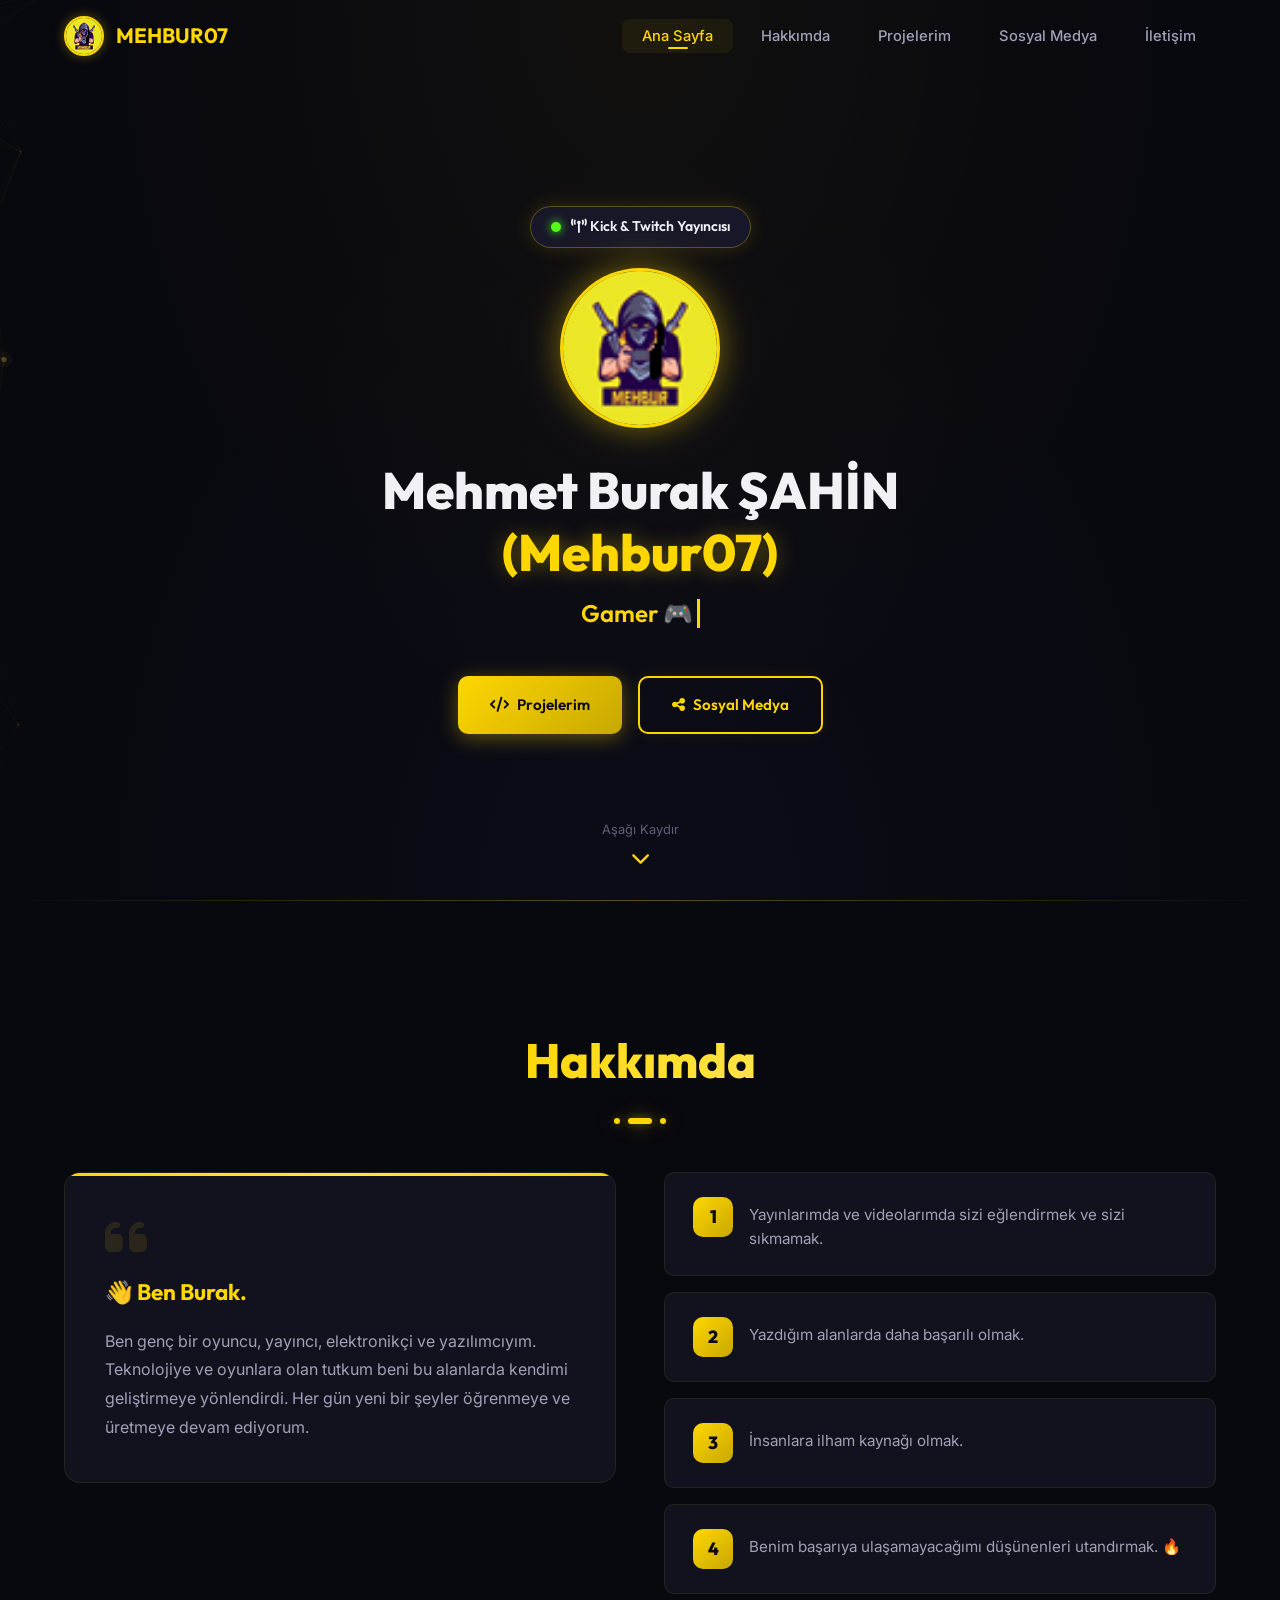
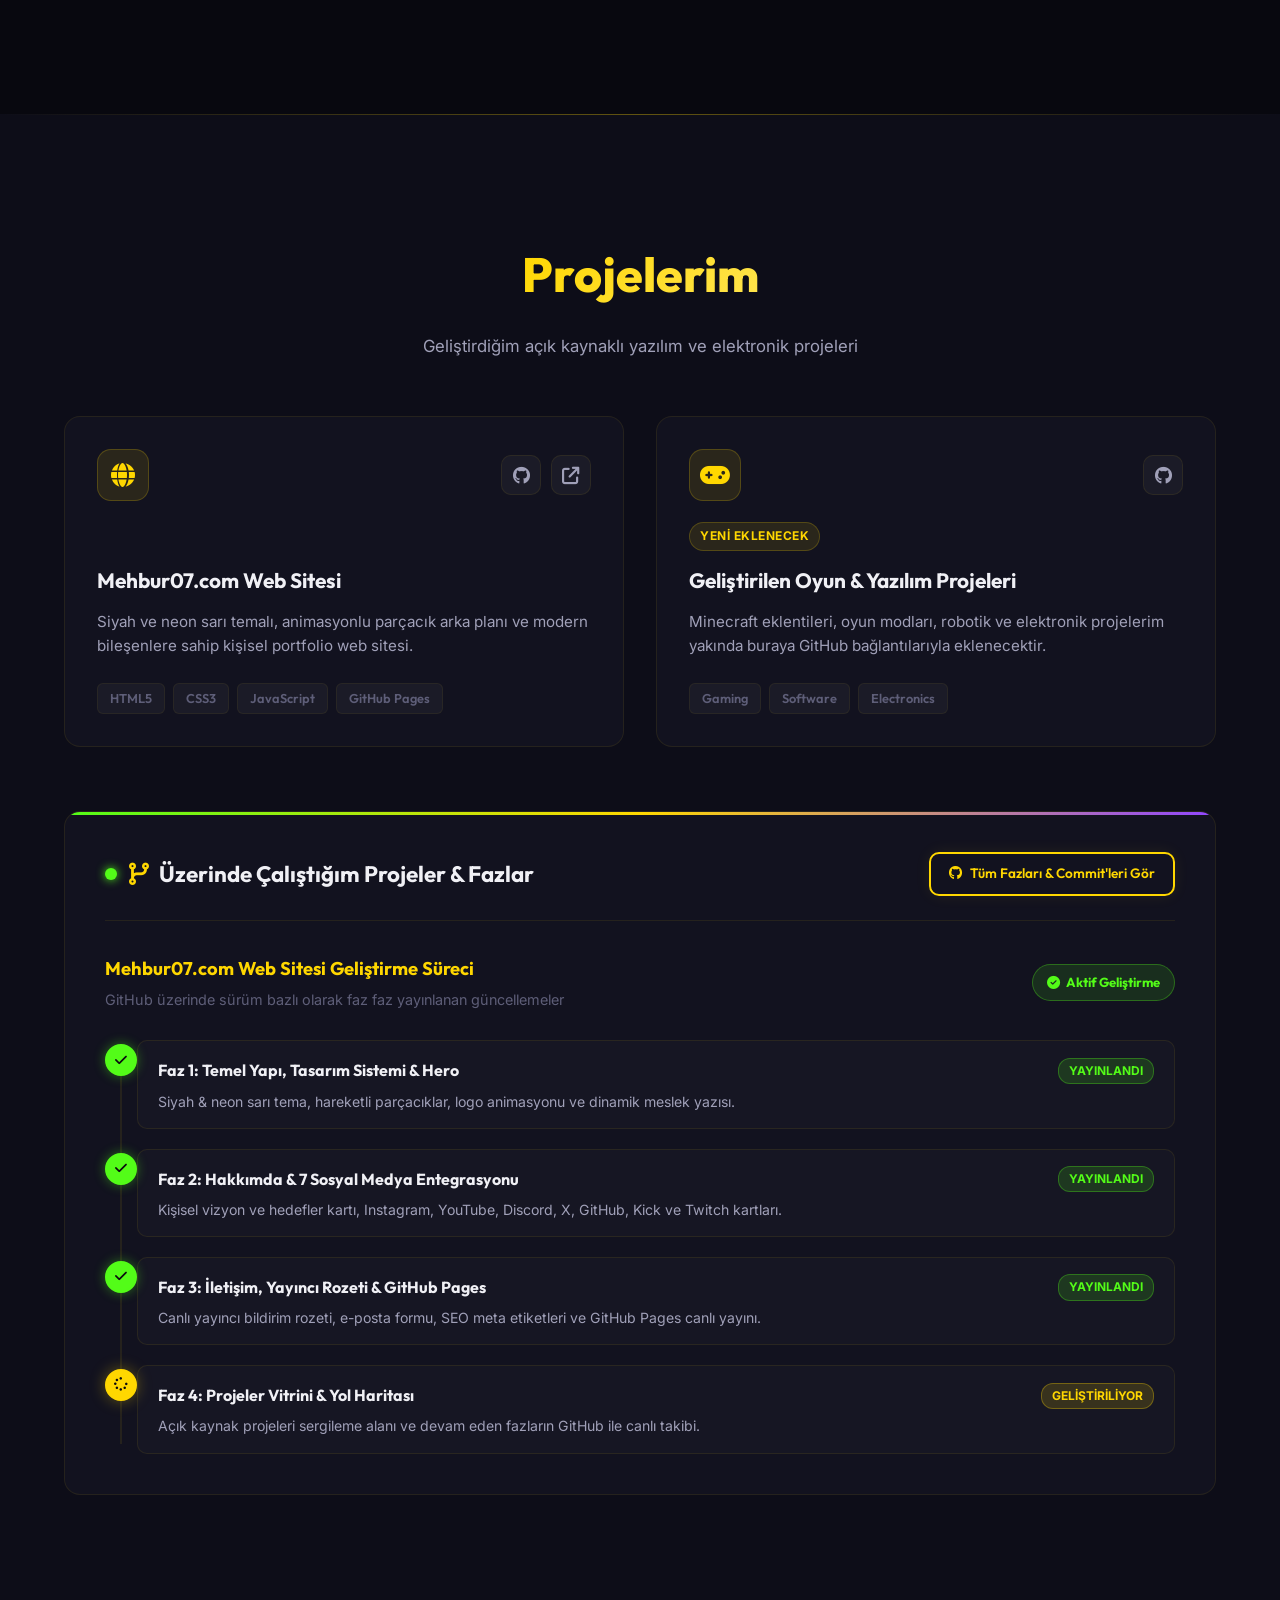
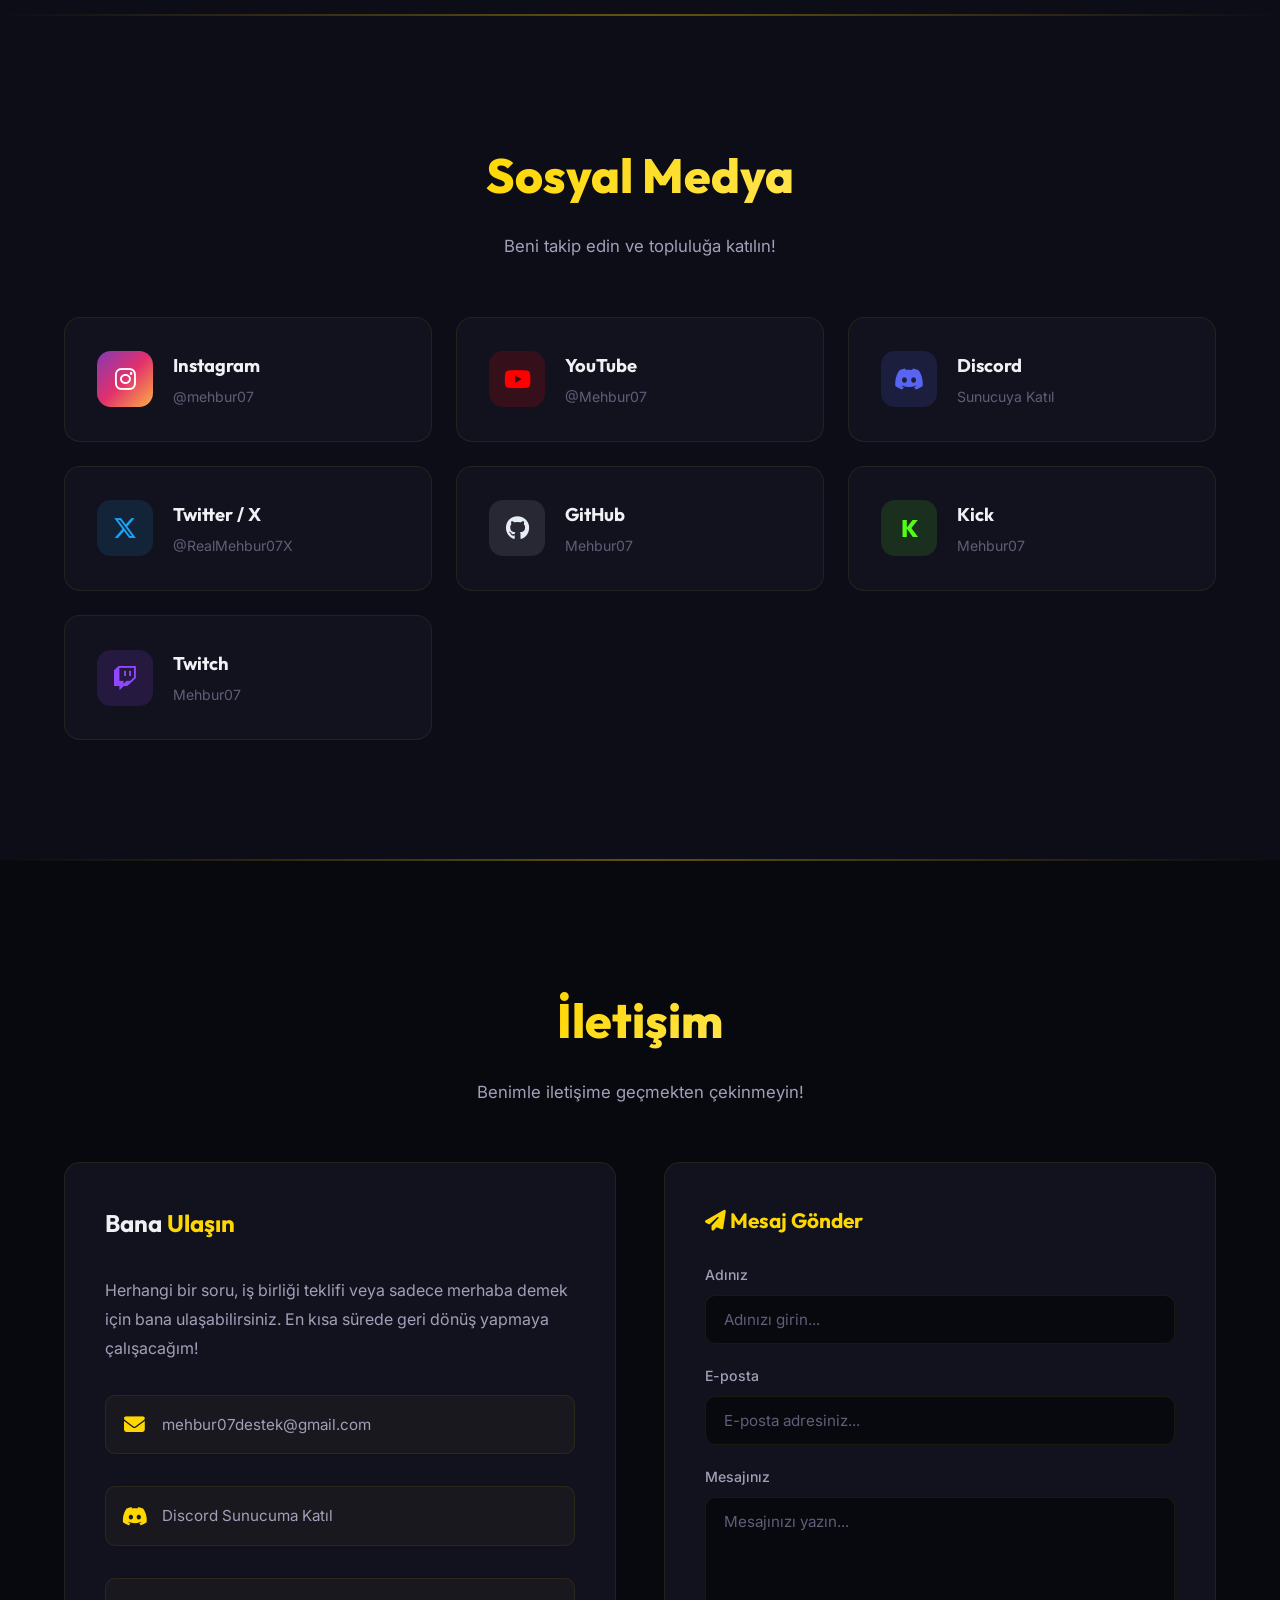
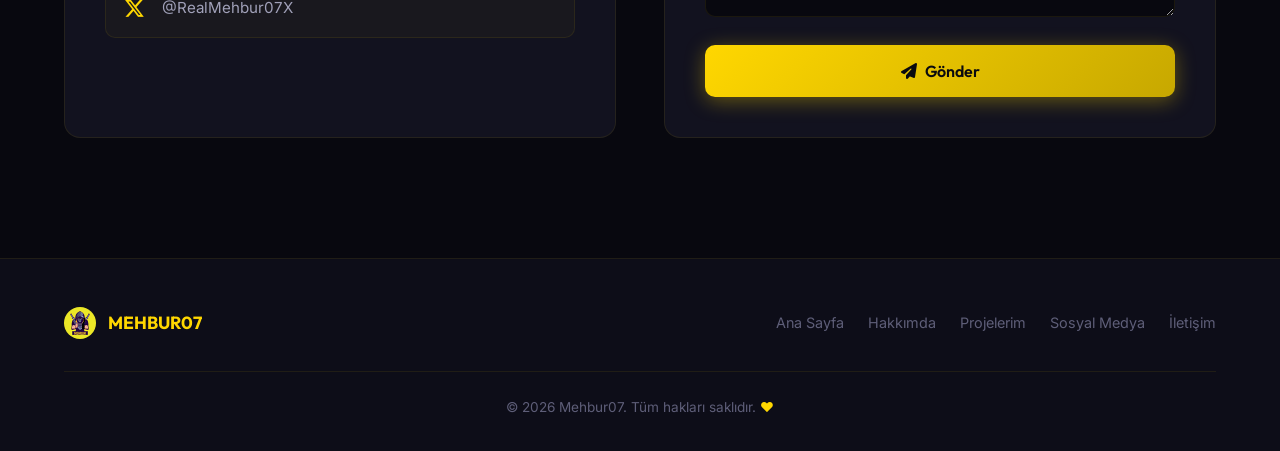
==== index.html @ 2920d817 "feat: Faz 4 - Projelerim vitrini, yol haritasi ve yayinci rozeti eklendi" ====
<!DOCTYPE html>
<html lang="tr">
<head>
  <meta charset="UTF-8">
  <meta name="viewport" content="width=device-width, initial-scale=1.0">
  <meta name="description" content="Mehbur07 - Gamer, Streamer, Electronic Technician & Software Developer. Mehmet Burak ŞAHİN'in kişisel web sitesi.">
  <meta name="keywords" content="Mehbur07, Mehmet Burak ŞAHİN, gamer, streamer, developer, yazılımcı, elektronikçi">
  <meta name="author" content="Mehmet Burak ŞAHİN">
  <meta property="og:title" content="Mehbur07 | Mehmet Burak ŞAHİN">
  <meta property="og:description" content="Gamer / Streamer / Electronic Technician / Software Developer">
  <meta property="og:type" content="website">
  <meta property="og:url" content="https://mehbur07.com">
  <title>Mehbur07 | Mehmet Burak ŞAHİN</title>
  <link rel="icon" type="image/png" href="assets/logo.png">
  <link rel="stylesheet" href="https://cdnjs.cloudflare.com/ajax/libs/font-awesome/6.5.1/css/all.min.css">
  <link rel="stylesheet" href="style.css">
</head>
<body>

  <!-- ===== NAVBAR ===== -->
  <nav class="navbar" id="navbar">
    <div class="container">
      <a href="#hero" class="nav-brand">
        <img src="assets/logo.png" alt="Mehbur07 Logo">
        <span>MEHBUR07</span>
      </a>
      <ul class="nav-links" id="navLinks">
        <li><a href="#hero" class="active">Ana Sayfa</a></li>
        <li><a href="#about">Hakkımda</a></li>
        <li><a href="#projects">Projelerim</a></li>
        <li><a href="#social">Sosyal Medya</a></li>
        <li><a href="#contact">İletişim</a></li>
      </ul>
      <div class="nav-toggle" id="navToggle">
        <span></span>
        <span></span>
        <span></span>
      </div>
    </div>
    <div class="nav-overlay" id="navOverlay"></div>
  </nav>

  <!-- ===== HERO SECTION ===== -->
  <section id="hero">
    <canvas id="particles-canvas"></canvas>
    <div class="hero-content">
      <!-- Live / Streamer Status Badge -->
      <div class="stream-badge-container">
        <a href="https://kick.com/Mehbur07" target="_blank" rel="noopener noreferrer" class="stream-badge">
          <span class="pulse-dot"></span>
          <span class="badge-text"><i class="fa-solid fa-tower-broadcast"></i> Kick & Twitch Yayıncısı</span>
        </a>
      </div>

      <img src="assets/logo.png" alt="Mehbur07 Logo" class="hero-logo">
      <h1 class="hero-name">
        Mehmet Burak ŞAHİN <span class="highlight">(Mehbur07)</span>
      </h1>
      <div class="hero-typing-wrapper">
        <span class="typing-text" id="typingText"></span>
        <span class="cursor"></span>
      </div>
      <div class="hero-buttons">
        <a href="#projects" class="btn btn-primary">
          <i class="fas fa-code"></i> Projelerim
        </a>
        <a href="#social" class="btn btn-outline">
          <i class="fas fa-share-nodes"></i> Sosyal Medya
        </a>
      </div>
    </div>
    <div class="scroll-indicator">
      <span>Aşağı Kaydır</span>
      <i class="fas fa-chevron-down"></i>
    </div>
  </section>

  <!-- ===== ABOUT SECTION ===== -->
  <section id="about">
    <div class="container">
      <h2 class="section-title reveal"><span>Hakkımda</span></h2>
      <div class="glow-separator reveal">
        <div class="dot"></div>
        <div class="dot"></div>
        <div class="dot"></div>
      </div>

      <div class="about-grid">
        <!-- About Text -->
        <div class="about-text-card reveal-left">
          <i class="fas fa-quote-left quote-icon"></i>
          <h3>👋 Ben Burak.</h3>
          <p>
            Ben genç bir oyuncu, yayıncı, elektronikçi ve yazılımcıyım.
            Teknolojiye ve oyunlara olan tutkum beni bu alanlarda kendimi geliştirmeye yönlendirdi.
            Her gün yeni bir şeyler öğrenmeye ve üretmeye devam ediyorum.
          </p>
        </div>

        <!-- Goals -->
        <div class="goals-container stagger-children">
          <div class="goal-card reveal" style="--i: 0">
            <div class="goal-number">1</div>
            <p>Yayınlarımda ve videolarımda sizi eğlendirmek ve sizi sıkmamak.</p>
          </div>
          <div class="goal-card reveal" style="--i: 1">
            <div class="goal-number">2</div>
            <p>Yazdığım alanlarda daha başarılı olmak.</p>
          </div>
          <div class="goal-card reveal" style="--i: 2">
            <div class="goal-number">3</div>
            <p>İnsanlara ilham kaynağı olmak.</p>
          </div>
          <div class="goal-card reveal" style="--i: 3">
            <div class="goal-number">4</div>
            <p>Benim başarıya ulaşamayacağımı düşünenleri utandırmak. 🔥</p>
          </div>
        </div>
      </div>
    </div>
  </section>

  <!-- ===== PROJECTS SECTION ===== -->
  <section id="projects">
    <div class="container">
      <h2 class="section-title reveal"><span>Projelerim</span></h2>
      <p class="section-subtitle reveal">Geliştirdiğim açık kaynaklı yazılım ve elektronik projeleri</p>

      <!-- Main Project Cards Grid -->
      <div class="projects-grid stagger-children" id="projectsGrid">
        
        <!-- Project 1: Mehbur07 Site -->
        <div class="project-card reveal" style="--i: 0">
          <div class="project-header">
            <div class="project-icon">
              <i class="fa-solid fa-globe"></i>
            </div>
            <div class="project-links">
              <a href="https://github.com/Mehbur07/mehbur07-site" target="_blank" rel="noopener noreferrer" title="GitHub Deposu" class="proj-link-btn">
                <i class="fa-brands fa-github"></i>
              </a>
              <a href="https://mehbur07.github.io/mehbur07-site/" target="_blank" rel="noopener noreferrer" title="Canlı Önizleme" class="proj-link-btn">
                <i class="fa-solid fa-arrow-up-right-from-square"></i>
              </a>
            </div>
          </div>
          <div class="project-body">
            <h3 class="project-title">Mehbur07.com Web Sitesi</h3>
            <p class="project-desc">
              Siyah ve neon sarı temalı, animasyonlu parçacık arka planı ve modern bileşenlere sahip kişisel portfolio web sitesi.
            </p>
            <div class="project-tags">
              <span class="tag">HTML5</span>
              <span class="tag">CSS3</span>
              <span class="tag">JavaScript</span>
              <span class="tag">GitHub Pages</span>
            </div>
          </div>
        </div>

        <!-- Project 2 (Example / Placeholder for new projects like Minecraft, etc.) -->
        <div class="project-card reveal" style="--i: 1">
          <div class="project-header">
            <div class="project-icon">
              <i class="fa-solid fa-gamepad"></i>
            </div>
            <div class="project-links">
              <a href="https://github.com/Mehbur07" target="_blank" rel="noopener noreferrer" title="GitHub Deposu" class="proj-link-btn">
                <i class="fa-brands fa-github"></i>
              </a>
            </div>
          </div>
          <div class="project-body">
            <div class="project-badge-tag">Yeni Eklenecek</div>
            <h3 class="project-title">Geliştirilen Oyun & Yazılım Projeleri</h3>
            <p class="project-desc">
              Minecraft eklentileri, oyun modları, robotik ve elektronik projelerim yakında buraya GitHub bağlantılarıyla eklenecektir.
            </p>
            <div class="project-tags">
              <span class="tag">Gaming</span>
              <span class="tag">Software</span>
              <span class="tag">Electronics</span>
            </div>
          </div>
        </div>

      </div>

      <!-- ===== ONGOING PROJECTS & PHASES (Üzerinde Çalıştığım Projeler) ===== -->
      <div class="ongoing-projects-wrapper reveal">
        <div class="ongoing-header">
          <div class="ongoing-title-box">
            <span class="pulse-indicator"></span>
            <h3><i class="fa-solid fa-code-branch"></i> Üzerinde Çalıştığım Projeler & Fazlar</h3>
          </div>
          <a href="https://github.com/Mehbur07/mehbur07-site/commits/master" target="_blank" rel="noopener noreferrer" class="btn btn-outline btn-sm">
            <i class="fa-brands fa-github"></i> Tüm Fazları & Commit'leri Gör
          </a>
        </div>

        <!-- Active Project Phase Tracker -->
        <div class="phase-tracker-card">
          <div class="phase-card-top">
            <div>
              <h4>Mehbur07.com Web Sitesi Geliştirme Süreci</h4>
              <p>GitHub üzerinde sürüm bazlı olarak faz faz yayınlanan güncellemeler</p>
            </div>
            <span class="status-badge active"><i class="fa-solid fa-circle-check"></i> Aktif Geliştirme</span>
          </div>

          <div class="phases-timeline">
            <!-- Phase 1 -->
            <div class="phase-item completed">
              <div class="phase-marker"><i class="fa-solid fa-check"></i></div>
              <div class="phase-info">
                <div class="phase-head">
                  <h5>Faz 1: Temel Yapı, Tasarım Sistemi & Hero</h5>
                  <span class="phase-tag done">Yayınlandı</span>
                </div>
                <p>Siyah & neon sarı tema, hareketli parçacıklar, logo animasyonu ve dinamik meslek yazısı.</p>
              </div>
            </div>

            <!-- Phase 2 -->
            <div class="phase-item completed">
              <div class="phase-marker"><i class="fa-solid fa-check"></i></div>
              <div class="phase-info">
                <div class="phase-head">
                  <h5>Faz 2: Hakkımda & 7 Sosyal Medya Entegrasyonu</h5>
                  <span class="phase-tag done">Yayınlandı</span>
                </div>
                <p>Kişisel vizyon ve hedefler kartı, Instagram, YouTube, Discord, X, GitHub, Kick ve Twitch kartları.</p>
              </div>
            </div>

            <!-- Phase 3 -->
            <div class="phase-item completed">
              <div class="phase-marker"><i class="fa-solid fa-check"></i></div>
              <div class="phase-info">
                <div class="phase-head">
                  <h5>Faz 3: İletişim, Yayıncı Rozeti & GitHub Pages</h5>
                  <span class="phase-tag done">Yayınlandı</span>
                </div>
                <p>Canlı yayıncı bildirim rozeti, e-posta formu, SEO meta etiketleri ve GitHub Pages canlı yayını.</p>
              </div>
            </div>

            <!-- Phase 4 -->
            <div class="phase-item in-progress">
              <div class="phase-marker"><i class="fa-solid fa-spinner fa-spin"></i></div>
              <div class="phase-info">
                <div class="phase-head">
                  <h5>Faz 4: Projeler Vitrini & Yol Haritası</h5>
                  <span class="phase-tag current">Geliştiriliyor</span>
                </div>
                <p>Açık kaynak projeleri sergileme alanı ve devam eden fazların GitHub ile canlı takibi.</p>
              </div>
            </div>
          </div>
        </div>

      </div>

    </div>
  </section>

  <!-- ===== SOCIAL MEDIA SECTION ===== -->
  <section id="social">
    <div class="container">
      <h2 class="section-title reveal"><span>Sosyal Medya</span></h2>
      <p class="section-subtitle reveal">Beni takip edin ve topluluğa katılın!</p>

      <div class="social-grid stagger-children">
        <!-- Instagram -->
        <a href="https://instagram.com/mehbur07" target="_blank" rel="noopener noreferrer" class="social-card instagram reveal" style="--i: 0">
          <div class="social-icon instagram">
            <i class="fa-brands fa-instagram"></i>
          </div>
          <div class="social-info">
            <h3>Instagram</h3>
            <p>@mehbur07</p>
          </div>
        </a>

        <!-- YouTube -->
        <a href="https://youtube.com/@Mehbur07" target="_blank" rel="noopener noreferrer" class="social-card youtube reveal" style="--i: 1">
          <div class="social-icon youtube">
            <i class="fa-brands fa-youtube"></i>
          </div>
          <div class="social-info">
            <h3>YouTube</h3>
            <p>@Mehbur07</p>
          </div>
        </a>

        <!-- Discord -->
        <a href="https://discord.gg/SkQXHFP2Q" target="_blank" rel="noopener noreferrer" class="social-card discord reveal" style="--i: 2">
          <div class="social-icon discord">
            <i class="fa-brands fa-discord"></i>
          </div>
          <div class="social-info">
            <h3>Discord</h3>
            <p>Sunucuya Katıl</p>
          </div>
        </a>

        <!-- Twitter / X -->
        <a href="https://x.com/RealMehbur07X" target="_blank" rel="noopener noreferrer" class="social-card twitter reveal" style="--i: 3">
          <div class="social-icon twitter">
            <i class="fa-brands fa-x-twitter"></i>
          </div>
          <div class="social-info">
            <h3>Twitter / X</h3>
            <p>@RealMehbur07X</p>
          </div>
        </a>

        <!-- GitHub -->
        <a href="https://github.com/Mehbur07" target="_blank" rel="noopener noreferrer" class="social-card github reveal" style="--i: 4">
          <div class="social-icon github">
            <i class="fa-brands fa-github"></i>
          </div>
          <div class="social-info">
            <h3>GitHub</h3>
            <p>Mehbur07</p>
          </div>
        </a>

        <!-- Kick -->
        <a href="https://kick.com/Mehbur07" target="_blank" rel="noopener noreferrer" class="social-card kick reveal" style="--i: 5">
          <div class="social-icon kick">
            <span>K</span>
          </div>
          <div class="social-info">
            <h3>Kick</h3>
            <p>Mehbur07</p>
          </div>
        </a>

        <!-- Twitch -->
        <a href="https://twitch.tv/Mehbur07" target="_blank" rel="noopener noreferrer" class="social-card twitch reveal" style="--i: 6">
          <div class="social-icon twitch">
            <i class="fa-brands fa-twitch"></i>
          </div>
          <div class="social-info">
            <h3>Twitch</h3>
            <p>Mehbur07</p>
          </div>
        </a>
      </div>
    </div>
  </section>

  <!-- ===== CONTACT SECTION ===== -->
  <section id="contact">
    <div class="container">
      <h2 class="section-title reveal"><span>İletişim</span></h2>
      <p class="section-subtitle reveal">Benimle iletişime geçmekten çekinmeyin!</p>

      <div class="contact-grid">
        <!-- Contact Info -->
        <div class="contact-info-card reveal-left">
          <h3>Bana <span>Ulaşın</span></h3>
          <p>
            Herhangi bir soru, iş birliği teklifi veya sadece merhaba demek için bana ulaşabilirsiniz.
            En kısa sürede geri dönüş yapmaya çalışacağım!
          </p>
          <div class="contact-item">
            <i class="fas fa-envelope"></i>
            <span>mehbur07destek@gmail.com</span>
          </div>
          <div class="contact-item">
            <i class="fa-brands fa-discord"></i>
            <span>Discord Sunucuma Katıl</span>
          </div>
          <div class="contact-item">
            <i class="fa-brands fa-x-twitter"></i>
            <span>@RealMehbur07X</span>
          </div>
        </div>

        <!-- Contact Form -->
        <div class="contact-form-card reveal-right">
          <h3><i class="fas fa-paper-plane"></i> Mesaj Gönder</h3>
          <form id="contactForm" action="mailto:mehbur07destek@gmail.com" method="POST" enctype="text/plain">
            <div class="form-group">
              <label for="name">Adınız</label>
              <input type="text" id="name" name="name" placeholder="Adınızı girin..." required>
            </div>
            <div class="form-group">
              <label for="email">E-posta</label>
              <input type="email" id="email" name="email" placeholder="E-posta adresiniz..." required>
            </div>
            <div class="form-group">
              <label for="message">Mesajınız</label>
              <textarea id="message" name="message" placeholder="Mesajınızı yazın..." required></textarea>
            </div>
            <button type="submit" class="btn btn-primary btn-submit">
              <i class="fas fa-paper-plane"></i> Gönder
            </button>
          </form>
        </div>
      </div>
    </div>
  </section>

  <!-- ===== FOOTER ===== -->
  <footer>
    <div class="container">
      <div class="footer-content">
        <div class="footer-brand">
          <img src="assets/logo.png" alt="Mehbur07">
          <span>MEHBUR07</span>
        </div>
        <ul class="footer-links">
          <li><a href="#hero">Ana Sayfa</a></li>
          <li><a href="#about">Hakkımda</a></li>
          <li><a href="#projects">Projelerim</a></li>
          <li><a href="#social">Sosyal Medya</a></li>
          <li><a href="#contact">İletişim</a></li>
        </ul>
      </div>
      <div class="footer-bottom">
        <p>&copy; 2026 Mehbur07. Tüm hakları saklıdır. <span class="heart">&hearts;</span></p>
      </div>
    </div>
  </footer>

  <script src="script.js"></script>
</body>
</html>
---- style.css ----
/* ===================================
   MEHBUR07.COM - Design System
   Theme: Dark Purple-Black & Neon Yellow
   =================================== */

/* Google Fonts */
@import url('https://fonts.googleapis.com/css2?family=Outfit:wght@300;400;500;600;700;800;900&family=Inter:wght@300;400;500;600;700&display=swap');

/* ===== CSS Variables ===== */
:root {
  /* Backgrounds */
  --bg-primary: #08080f;
  --bg-secondary: #0d0d18;
  --bg-card: #12121f;
  --bg-card-hover: #1a1a2e;
  --bg-nav: rgba(8, 8, 15, 0.85);

  /* Accents */
  --accent: #FFD700;
  --accent-dim: #c7a800;
  --accent-bright: #ffe44d;
  --accent-glow: rgba(255, 215, 0, 0.35);
  --accent-glow-strong: rgba(255, 215, 0, 0.55);

  /* Text */
  --text: #f0f0f5;
  --text-secondary: #a0a0b8;
  --text-muted: #5e5e78;

  /* Borders */
  --border: rgba(255, 215, 0, 0.08);
  --border-hover: rgba(255, 215, 0, 0.25);

  /* Misc */
  --radius: 16px;
  --radius-sm: 10px;
  --transition: 0.35s cubic-bezier(0.4, 0, 0.2, 1);
  --font-heading: 'Outfit', sans-serif;
  --font-body: 'Inter', sans-serif;

  /* Social brand colors */
  --instagram: #E1306C;
  --youtube: #FF0000;
  --discord: #5865F2;
  --twitter: #1DA1F2;
  --github: #e6edf3;
  --kick: #53FC18;
  --twitch: #9146FF;
}

/* ===== Reset & Base ===== */
*,
*::before,
*::after {
  margin: 0;
  padding: 0;
  box-sizing: border-box;
}

html {
  scroll-behavior: smooth;
  scroll-padding-top: 80px;
}

body {
  font-family: var(--font-body);
  background: var(--bg-primary);
  color: var(--text);
  line-height: 1.7;
  overflow-x: hidden;
  -webkit-font-smoothing: antialiased;
  -moz-osx-font-smoothing: grayscale;
}

a {
  text-decoration: none;
  color: inherit;
}

img {
  max-width: 100%;
  display: block;
}

/* ===== Scrollbar ===== */
::-webkit-scrollbar {
  width: 8px;
}

::-webkit-scrollbar-track {
  background: var(--bg-primary);
}

::-webkit-scrollbar-thumb {
  background: var(--accent-dim);
  border-radius: 10px;
}

::-webkit-scrollbar-thumb:hover {
  background: var(--accent);
}

/* ===== Utility ===== */
.container {
  max-width: 1200px;
  margin: 0 auto;
  padding: 0 24px;
}

.section-title {
  font-family: var(--font-heading);
  font-size: clamp(2rem, 5vw, 3rem);
  font-weight: 800;
  text-align: center;
  margin-bottom: 16px;
  position: relative;
  display: inline-block;
  width: 100%;
}

.section-title span {
  background: linear-gradient(135deg, var(--accent), var(--accent-bright));
  -webkit-background-clip: text;
  -webkit-text-fill-color: transparent;
  background-clip: text;
}

.section-subtitle {
  text-align: center;
  color: var(--text-secondary);
  font-size: 1.05rem;
  margin-bottom: 56px;
  max-width: 600px;
  margin-left: auto;
  margin-right: auto;
}

/* Glow dot separator */
.glow-separator {
  display: flex;
  justify-content: center;
  gap: 8px;
  margin-bottom: 48px;
}

.glow-separator .dot {
  width: 6px;
  height: 6px;
  border-radius: 50%;
  background: var(--accent);
  box-shadow: 0 0 8px var(--accent-glow), 0 0 20px var(--accent-glow);
}

.glow-separator .dot:nth-child(2) {
  width: 24px;
  border-radius: 10px;
}

/* ===== NAVBAR ===== */
.navbar {
  position: fixed;
  top: 0;
  left: 0;
  right: 0;
  z-index: 1000;
  padding: 16px 0;
  background: transparent;
  transition: var(--transition);
}

.navbar.scrolled {
  background: var(--bg-nav);
  backdrop-filter: blur(20px);
  -webkit-backdrop-filter: blur(20px);
  border-bottom: 1px solid var(--border);
  padding: 10px 0;
  box-shadow: 0 4px 30px rgba(0, 0, 0, 0.3);
}

.navbar .container {
  display: flex;
  align-items: center;
  justify-content: space-between;
}

.nav-brand {
  display: flex;
  align-items: center;
  gap: 12px;
  font-family: var(--font-heading);
  font-weight: 700;
  font-size: 1.3rem;
  color: var(--accent);
  transition: var(--transition);
}

.nav-brand img {
  width: 40px;
  height: 40px;
  border-radius: 50%;
  border: 2px solid var(--accent);
  box-shadow: 0 0 12px var(--accent-glow);
}

.nav-brand:hover {
  text-shadow: 0 0 15px var(--accent-glow);
}

.nav-links {
  display: flex;
  list-style: none;
  gap: 8px;
}

.nav-links a {
  padding: 8px 20px;
  font-size: 0.92rem;
  font-weight: 500;
  color: var(--text-secondary);
  border-radius: 8px;
  transition: var(--transition);
  position: relative;
}

.nav-links a:hover,
.nav-links a.active {
  color: var(--accent);
  background: rgba(255, 215, 0, 0.06);
}

.nav-links a::after {
  content: '';
  position: absolute;
  bottom: 4px;
  left: 50%;
  transform: translateX(-50%) scaleX(0);
  width: 20px;
  height: 2px;
  background: var(--accent);
  border-radius: 2px;
  transition: transform 0.3s ease;
}

.nav-links a:hover::after,
.nav-links a.active::after {
  transform: translateX(-50%) scaleX(1);
}

/* Hamburger */
.nav-toggle {
  display: none;
  flex-direction: column;
  gap: 5px;
  cursor: pointer;
  padding: 4px;
  z-index: 1001;
}

.nav-toggle span {
  width: 26px;
  height: 2.5px;
  background: var(--accent);
  border-radius: 2px;
  transition: var(--transition);
}

.nav-toggle.active span:nth-child(1) {
  transform: rotate(45deg) translate(5px, 5px);
}

.nav-toggle.active span:nth-child(2) {
  opacity: 0;
}

.nav-toggle.active span:nth-child(3) {
  transform: rotate(-45deg) translate(5px, -5px);
}

/* ===== HERO SECTION ===== */
#hero {
  min-height: 100vh;
  display: flex;
  align-items: center;
  justify-content: center;
  position: relative;
  overflow: hidden;
  padding: 120px 24px 80px;
}

#particles-canvas {
  position: absolute;
  top: 0;
  left: 0;
  width: 100%;
  height: 100%;
  z-index: 0;
}

/* Hero gradient overlay */
#hero::before {
  content: '';
  position: absolute;
  top: 0;
  left: 0;
  right: 0;
  bottom: 0;
  background: radial-gradient(ellipse at center top, rgba(255, 215, 0, 0.04) 0%, transparent 60%),
              radial-gradient(ellipse at center bottom, rgba(13, 13, 24, 0.9) 0%, transparent 60%);
  z-index: 1;
  pointer-events: none;
}

.hero-content {
  text-align: center;
  z-index: 2;
  position: relative;
  max-width: 800px;
}

/* Streamer / Live Status Badge */
.stream-badge-container {
  display: flex;
  justify-content: center;
  margin-bottom: 20px;
}

.stream-badge {
  display: inline-flex;
  align-items: center;
  gap: 10px;
  background: rgba(26, 26, 46, 0.85);
  border: 1px solid rgba(255, 215, 0, 0.3);
  padding: 8px 20px;
  border-radius: 30px;
  font-family: var(--font-heading);
  font-size: 0.88rem;
  font-weight: 600;
  color: var(--text);
  box-shadow: 0 0 20px rgba(255, 215, 0, 0.15);
  transition: var(--transition);
  backdrop-filter: blur(10px);
}

.stream-badge:hover {
  transform: translateY(-2px);
  border-color: var(--accent);
  box-shadow: 0 0 25px var(--accent-glow-strong);
  color: var(--accent);
}

.pulse-dot {
  width: 10px;
  height: 10px;
  border-radius: 50%;
  background: #53FC18; /* Kick green / live pulse */
  box-shadow: 0 0 10px #53FC18;
  animation: livePulse 1.8s infinite;
}

@keyframes livePulse {
  0% {
    transform: scale(0.95);
    box-shadow: 0 0 0 0 rgba(83, 252, 24, 0.7);
  }
  70% {
    transform: scale(1.1);
    box-shadow: 0 0 0 10px rgba(83, 252, 24, 0);
  }
  100% {
    transform: scale(0.95);
    box-shadow: 0 0 0 0 rgba(83, 252, 24, 0);
  }
}

.hero-logo {
  width: 160px;
  height: 160px;
  margin: 0 auto 32px;
  border-radius: 50%;
  border: 3px solid var(--accent);
  box-shadow: 0 0 30px var(--accent-glow), 0 0 60px rgba(255, 215, 0, 0.15);
  animation: float 4s ease-in-out infinite, logoGlow 3s ease-in-out infinite alternate;
  object-fit: cover;
}

@keyframes float {
  0%, 100% { transform: translateY(0); }
  50% { transform: translateY(-14px); }
}

@keyframes logoGlow {
  0% { box-shadow: 0 0 20px var(--accent-glow), 0 0 40px rgba(255, 215, 0, 0.1); }
  100% { box-shadow: 0 0 35px var(--accent-glow-strong), 0 0 70px rgba(255, 215, 0, 0.2); }
}

.hero-name {
  font-family: var(--font-heading);
  font-size: clamp(1.8rem, 5vw, 3.2rem);
  font-weight: 800;
  margin-bottom: 8px;
  line-height: 1.2;
}

.hero-name .highlight {
  color: var(--accent);
  text-shadow: 0 0 20px var(--accent-glow);
}

.hero-typing-wrapper {
  font-family: var(--font-heading);
  font-size: clamp(1rem, 3vw, 1.5rem);
  color: var(--text-secondary);
  margin-bottom: 40px;
  min-height: 45px;
  display: flex;
  align-items: center;
  justify-content: center;
  gap: 2px;
}

.typing-text {
  color: var(--accent);
  font-weight: 600;
}

.cursor {
  display: inline-block;
  width: 3px;
  height: 1.2em;
  background: var(--accent);
  margin-left: 2px;
  animation: blink 0.8s step-end infinite;
  vertical-align: middle;
}

@keyframes blink {
  50% { opacity: 0; }
}

.hero-buttons {
  display: flex;
  gap: 16px;
  justify-content: center;
  flex-wrap: wrap;
}

.btn {
  display: inline-flex;
  align-items: center;
  gap: 8px;
  padding: 14px 32px;
  border-radius: var(--radius-sm);
  font-family: var(--font-heading);
  font-weight: 600;
  font-size: 0.95rem;
  transition: var(--transition);
  cursor: pointer;
  border: none;
}

.btn-primary {
  background: linear-gradient(135deg, var(--accent), var(--accent-dim));
  color: #0a0a0f;
  box-shadow: 0 4px 20px var(--accent-glow);
}

.btn-primary:hover {
  transform: translateY(-3px);
  box-shadow: 0 8px 35px var(--accent-glow-strong);
}

.btn-outline {
  background: transparent;
  color: var(--accent);
  border: 2px solid var(--accent);
  box-shadow: 0 0 15px rgba(255, 215, 0, 0.08);
}

.btn-outline:hover {
  background: rgba(255, 215, 0, 0.08);
  transform: translateY(-3px);
  box-shadow: 0 0 25px var(--accent-glow);
}

/* Scroll indicator */
.scroll-indicator {
  position: absolute;
  bottom: 32px;
  left: 50%;
  transform: translateX(-50%);
  z-index: 2;
  display: flex;
  flex-direction: column;
  align-items: center;
  gap: 8px;
  color: var(--text-muted);
  font-size: 0.8rem;
  animation: scrollBounce 2s ease-in-out infinite;
}

.scroll-indicator i {
  font-size: 1.2rem;
  color: var(--accent);
}

@keyframes scrollBounce {
  0%, 100% { transform: translateX(-50%) translateY(0); }
  50% { transform: translateX(-50%) translateY(8px); }
}

/* ===== ABOUT SECTION ===== */
#about {
  padding: 120px 0;
  position: relative;
}

#about::before {
  content: '';
  position: absolute;
  top: 0;
  left: 0;
  right: 0;
  height: 1px;
  background: linear-gradient(90deg, transparent, var(--accent-glow), transparent);
}

.about-grid {
  display: grid;
  grid-template-columns: 1fr 1fr;
  gap: 48px;
  align-items: start;
}

.about-text-card {
  background: var(--bg-card);
  border: 1px solid var(--border);
  border-radius: var(--radius);
  padding: 40px;
  position: relative;
  overflow: hidden;
  transition: var(--transition);
}

.about-text-card:hover {
  border-color: var(--border-hover);
  box-shadow: 0 8px 40px rgba(255, 215, 0, 0.05);
}

.about-text-card::before {
  content: '';
  position: absolute;
  top: 0;
  left: 0;
  right: 0;
  height: 3px;
  background: linear-gradient(90deg, var(--accent), var(--accent-bright), var(--accent));
}

.about-text-card h3 {
  font-family: var(--font-heading);
  font-size: 1.4rem;
  font-weight: 700;
  margin-bottom: 16px;
  color: var(--accent);
}

.about-text-card p {
  color: var(--text-secondary);
  font-size: 1rem;
  line-height: 1.8;
}

.about-text-card .quote-icon {
  font-size: 3rem;
  color: rgba(255, 215, 0, 0.1);
  margin-bottom: 12px;
}

.goals-container {
  display: flex;
  flex-direction: column;
  gap: 16px;
}

.goal-card {
  background: var(--bg-card);
  border: 1px solid var(--border);
  border-radius: var(--radius-sm);
  padding: 24px 28px;
  display: flex;
  align-items: flex-start;
  gap: 16px;
  transition: var(--transition);
  position: relative;
  overflow: hidden;
}

.goal-card:hover {
  border-color: var(--border-hover);
  transform: translateX(6px);
  background: var(--bg-card-hover);
}

.goal-card::before {
  content: '';
  position: absolute;
  left: 0;
  top: 0;
  bottom: 0;
  width: 3px;
  background: var(--accent);
  transform: scaleY(0);
  transition: transform 0.4s ease;
}

.goal-card:hover::before {
  transform: scaleY(1);
}

.goal-number {
  flex-shrink: 0;
  width: 40px;
  height: 40px;
  background: linear-gradient(135deg, var(--accent), var(--accent-dim));
  color: #0a0a0f;
  border-radius: 10px;
  display: flex;
  align-items: center;
  justify-content: center;
  font-family: var(--font-heading);
  font-weight: 800;
  font-size: 1.1rem;
}

.goal-card p {
  color: var(--text-secondary);
  font-size: 0.95rem;
  line-height: 1.6;
  padding-top: 6px;
}

/* ===== PROJECTS SECTION ===== */
#projects {
  padding: 120px 0;
  position: relative;
  background: var(--bg-secondary);
}

#projects::before,
#projects::after {
  content: '';
  position: absolute;
  left: 0;
  right: 0;
  height: 1px;
  background: linear-gradient(90deg, transparent, var(--accent-glow), transparent);
}

#projects::before { top: 0; }
#projects::after { bottom: 0; }

.projects-grid {
  display: grid;
  grid-template-columns: repeat(auto-fit, minmax(320px, 1fr));
  gap: 32px;
  margin-bottom: 64px;
}

.project-card {
  background: var(--bg-card);
  border: 1px solid var(--border);
  border-radius: var(--radius);
  padding: 32px;
  display: flex;
  flex-direction: column;
  justify-content: space-between;
  transition: var(--transition);
  position: relative;
  overflow: hidden;
}

.project-card:hover {
  transform: translateY(-8px);
  border-color: var(--border-hover);
  box-shadow: 0 12px 40px rgba(255, 215, 0, 0.08);
}

.project-card::before {
  content: '';
  position: absolute;
  top: 0;
  left: 0;
  right: 0;
  height: 3px;
  background: linear-gradient(90deg, var(--accent), var(--accent-bright));
  opacity: 0;
  transition: opacity 0.4s ease;
}

.project-card:hover::before {
  opacity: 1;
}

.project-header {
  display: flex;
  align-items: center;
  justify-content: space-between;
  margin-bottom: 20px;
}

.project-icon {
  width: 52px;
  height: 52px;
  background: rgba(255, 215, 0, 0.1);
  border: 1px solid rgba(255, 215, 0, 0.2);
  color: var(--accent);
  border-radius: 14px;
  display: flex;
  align-items: center;
  justify-content: center;
  font-size: 1.5rem;
  transition: var(--transition);
}

.project-card:hover .project-icon {
  transform: scale(1.1) rotate(5deg);
  background: linear-gradient(135deg, var(--accent), var(--accent-dim));
  color: #0a0a0f;
  box-shadow: 0 0 20px var(--accent-glow);
}

.project-links {
  display: flex;
  gap: 10px;
}

.proj-link-btn {
  width: 40px;
  height: 40px;
  background: rgba(255, 255, 255, 0.04);
  border: 1px solid var(--border);
  border-radius: 10px;
  display: flex;
  align-items: center;
  justify-content: center;
  color: var(--text-secondary);
  font-size: 1.1rem;
  transition: var(--transition);
}

.proj-link-btn:hover {
  color: var(--accent);
  border-color: var(--accent);
  background: rgba(255, 215, 0, 0.1);
  transform: translateY(-2px);
}

.project-badge-tag {
  display: inline-block;
  font-size: 0.75rem;
  font-weight: 700;
  color: var(--accent);
  background: rgba(255, 215, 0, 0.1);
  border: 1px solid rgba(255, 215, 0, 0.2);
  padding: 3px 10px;
  border-radius: 20px;
  margin-bottom: 12px;
  text-transform: uppercase;
  letter-spacing: 0.5px;
}

.project-title {
  font-family: var(--font-heading);
  font-size: 1.3rem;
  font-weight: 700;
  margin-bottom: 12px;
  color: var(--text);
  transition: var(--transition);
}

.project-card:hover .project-title {
  color: var(--accent);
}

.project-desc {
  color: var(--text-secondary);
  font-size: 0.95rem;
  line-height: 1.6;
  margin-bottom: 24px;
}

.project-tags {
  display: flex;
  flex-wrap: wrap;
  gap: 8px;
  margin-top: auto;
}

.tag {
  font-size: 0.8rem;
  font-family: var(--font-heading);
  font-weight: 600;
  padding: 4px 12px;
  background: rgba(255, 255, 255, 0.04);
  border: 1px solid rgba(255, 215, 0, 0.06);
  border-radius: 6px;
  color: var(--text-muted);
  transition: var(--transition);
}

.project-card:hover .tag {
  border-color: rgba(255, 215, 0, 0.2);
  color: var(--text-secondary);
}

/* ===== ONGOING PROJECTS / PHASE ROADMAP ===== */
.ongoing-projects-wrapper {
  background: var(--bg-card);
  border: 1px solid var(--border);
  border-radius: var(--radius);
  padding: 40px;
  position: relative;
  overflow: hidden;
}

.ongoing-projects-wrapper::before {
  content: '';
  position: absolute;
  top: 0;
  left: 0;
  right: 0;
  height: 3px;
  background: linear-gradient(90deg, #53FC18, var(--accent), #9146FF);
}

.ongoing-header {
  display: flex;
  align-items: center;
  justify-content: space-between;
  flex-wrap: wrap;
  gap: 20px;
  margin-bottom: 32px;
  padding-bottom: 24px;
  border-bottom: 1px solid var(--border);
}

.ongoing-title-box {
  display: flex;
  align-items: center;
  gap: 12px;
}

.ongoing-title-box h3 {
  font-family: var(--font-heading);
  font-size: 1.4rem;
  font-weight: 700;
  color: var(--text);
}

.ongoing-title-box h3 i {
  color: var(--accent);
  margin-right: 6px;
}

.pulse-indicator {
  width: 12px;
  height: 12px;
  border-radius: 50%;
  background: #53FC18;
  box-shadow: 0 0 10px #53FC18;
  animation: livePulse 1.8s infinite;
}

.btn-sm {
  padding: 8px 18px;
  font-size: 0.85rem;
}

.phase-tracker-card {
  display: flex;
  flex-direction: column;
  gap: 28px;
}

.phase-card-top {
  display: flex;
  align-items: center;
  justify-content: space-between;
  flex-wrap: wrap;
  gap: 16px;
}

.phase-card-top h4 {
  font-family: var(--font-heading);
  font-size: 1.15rem;
  font-weight: 700;
  color: var(--accent);
  margin-bottom: 4px;
}

.phase-card-top p {
  color: var(--text-muted);
  font-size: 0.9rem;
}

.status-badge {
  display: inline-flex;
  align-items: center;
  gap: 6px;
  padding: 6px 14px;
  border-radius: 20px;
  font-family: var(--font-heading);
  font-size: 0.82rem;
  font-weight: 700;
}

.status-badge.active {
  background: rgba(83, 252, 24, 0.12);
  border: 1px solid rgba(83, 252, 24, 0.3);
  color: #53FC18;
}

/* Timeline */
.phases-timeline {
  display: flex;
  flex-direction: column;
  gap: 20px;
  position: relative;
  padding-left: 32px;
}

.phases-timeline::before {
  content: '';
  position: absolute;
  left: 15px;
  top: 10px;
  bottom: 10px;
  width: 2px;
  background: var(--border);
}

.phase-item {
  position: relative;
}

.phase-marker {
  position: absolute;
  left: -32px;
  top: 4px;
  width: 32px;
  height: 32px;
  border-radius: 50%;
  background: var(--bg-card);
  border: 2px solid var(--border);
  display: flex;
  align-items: center;
  justify-content: center;
  font-size: 0.85rem;
  color: var(--text-muted);
  z-index: 1;
}

.phase-item.completed .phase-marker {
  background: #53FC18;
  border-color: #53FC18;
  color: #0a0a0f;
  box-shadow: 0 0 12px rgba(83, 252, 24, 0.4);
}

.phase-item.in-progress .phase-marker {
  background: var(--accent);
  border-color: var(--accent);
  color: #0a0a0f;
  box-shadow: 0 0 15px var(--accent-glow);
}

.phase-info {
  background: rgba(255, 255, 255, 0.02);
  border: 1px solid var(--border);
  border-radius: var(--radius-sm);
  padding: 16px 20px;
  transition: var(--transition);
}

.phase-item:hover .phase-info {
  background: rgba(255, 215, 0, 0.03);
  border-color: var(--border-hover);
}

.phase-head {
  display: flex;
  align-items: center;
  justify-content: space-between;
  flex-wrap: wrap;
  gap: 8px;
  margin-bottom: 6px;
}

.phase-head h5 {
  font-family: var(--font-heading);
  font-size: 1rem;
  font-weight: 700;
  color: var(--text);
}

.phase-tag {
  font-size: 0.75rem;
  font-weight: 700;
  padding: 2px 10px;
  border-radius: 12px;
  text-transform: uppercase;
}

.phase-tag.done {
  background: rgba(83, 252, 24, 0.15);
  color: #53FC18;
  border: 1px solid rgba(83, 252, 24, 0.3);
}

.phase-tag.current {
  background: rgba(255, 215, 0, 0.15);
  color: var(--accent);
  border: 1px solid rgba(255, 215, 0, 0.3);
}

.phase-info p {
  color: var(--text-secondary);
  font-size: 0.88rem;
  line-height: 1.5;
}

/* ===== SOCIAL MEDIA SECTION ===== */
#social {
  padding: 120px 0;
  position: relative;
  background: var(--bg-secondary);
}

#social::before,
#social::after {
  content: '';
  position: absolute;
  left: 0;
  right: 0;
  height: 1px;
  background: linear-gradient(90deg, transparent, var(--accent-glow), transparent);
}

#social::before { top: 0; }
#social::after { bottom: 0; }

.social-grid {
  display: grid;
  grid-template-columns: repeat(auto-fit, minmax(280px, 1fr));
  gap: 24px;
}

.social-card {
  background: var(--bg-card);
  border: 1px solid var(--border);
  border-radius: var(--radius);
  padding: 32px;
  display: flex;
  align-items: center;
  gap: 20px;
  transition: var(--transition);
  cursor: pointer;
  position: relative;
  overflow: hidden;
  text-decoration: none;
}

.social-card::before {
  content: '';
  position: absolute;
  top: 0;
  left: 0;
  right: 0;
  bottom: 0;
  opacity: 0;
  transition: opacity 0.4s ease;
  border-radius: var(--radius);
}

.social-card:hover {
  transform: translateY(-6px);
  border-color: transparent;
}

.social-card:hover::before {
  opacity: 1;
}

/* Brand-specific hover effects */
.social-card.instagram::before {
  background: linear-gradient(135deg, rgba(131, 58, 180, 0.12), rgba(225, 48, 108, 0.12), rgba(252, 175, 69, 0.12));
}
.social-card.instagram:hover {
  box-shadow: 0 8px 30px rgba(225, 48, 108, 0.2);
}

.social-card.youtube::before {
  background: rgba(255, 0, 0, 0.08);
}
.social-card.youtube:hover {
  box-shadow: 0 8px 30px rgba(255, 0, 0, 0.2);
}

.social-card.discord::before {
  background: rgba(88, 101, 242, 0.1);
}
.social-card.discord:hover {
  box-shadow: 0 8px 30px rgba(88, 101, 242, 0.2);
}

.social-card.twitter::before {
  background: rgba(29, 161, 242, 0.08);
}
.social-card.twitter:hover {
  box-shadow: 0 8px 30px rgba(29, 161, 242, 0.2);
}

.social-card.github::before {
  background: rgba(230, 237, 243, 0.06);
}
.social-card.github:hover {
  box-shadow: 0 8px 30px rgba(230, 237, 243, 0.1);
}

.social-card.kick::before {
  background: rgba(83, 252, 24, 0.08);
}
.social-card.kick:hover {
  box-shadow: 0 8px 30px rgba(83, 252, 24, 0.2);
}

.social-card.twitch::before {
  background: rgba(145, 70, 255, 0.1);
}
.social-card.twitch:hover {
  box-shadow: 0 8px 30px rgba(145, 70, 255, 0.2);
}

.social-icon {
  width: 56px;
  height: 56px;
  border-radius: 14px;
  display: flex;
  align-items: center;
  justify-content: center;
  font-size: 1.5rem;
  flex-shrink: 0;
  transition: var(--transition);
}

.social-card:hover .social-icon {
  transform: scale(1.1);
}

.social-icon.instagram {
  background: linear-gradient(135deg, #833AB4, #E1306C, #FCAF45);
  color: #fff;
}

.social-icon.youtube {
  background: rgba(255, 0, 0, 0.15);
  color: var(--youtube);
}

.social-icon.discord {
  background: rgba(88, 101, 242, 0.15);
  color: var(--discord);
}

.social-icon.twitter {
  background: rgba(29, 161, 242, 0.12);
  color: var(--twitter);
}

.social-icon.github {
  background: rgba(230, 237, 243, 0.1);
  color: var(--github);
}

.social-icon.kick {
  background: rgba(83, 252, 24, 0.12);
  color: var(--kick);
  font-weight: 800;
  font-family: var(--font-heading);
}

.social-icon.twitch {
  background: rgba(145, 70, 255, 0.15);
  color: var(--twitch);
}

.social-info h3 {
  font-family: var(--font-heading);
  font-size: 1.15rem;
  font-weight: 700;
  margin-bottom: 4px;
}

.social-info p {
  color: var(--text-muted);
  font-size: 0.88rem;
}

.social-card:hover .social-info h3 {
  color: var(--accent);
}

/* ===== CONTACT SECTION ===== */
#contact {
  padding: 120px 0;
  position: relative;
}

#contact::before {
  content: '';
  position: absolute;
  top: 0;
  left: 0;
  right: 0;
  height: 1px;
  background: linear-gradient(90deg, transparent, var(--accent-glow), transparent);
}

.contact-grid {
  display: grid;
  grid-template-columns: 1fr 1fr;
  gap: 48px;
}

.contact-info-card {
  background: var(--bg-card);
  border: 1px solid var(--border);
  border-radius: var(--radius);
  padding: 40px;
  display: flex;
  flex-direction: column;
  gap: 32px;
}

.contact-info-card h3 {
  font-family: var(--font-heading);
  font-size: 1.5rem;
  font-weight: 700;
}

.contact-info-card h3 span {
  color: var(--accent);
}

.contact-info-card > p {
  color: var(--text-secondary);
  line-height: 1.8;
}

.contact-item {
  display: flex;
  align-items: center;
  gap: 16px;
  padding: 16px;
  background: rgba(255, 215, 0, 0.03);
  border: 1px solid var(--border);
  border-radius: var(--radius-sm);
  transition: var(--transition);
}

.contact-item:hover {
  border-color: var(--border-hover);
  background: rgba(255, 215, 0, 0.06);
}

.contact-item i {
  font-size: 1.3rem;
  color: var(--accent);
  width: 24px;
  text-align: center;
}

.contact-item span {
  color: var(--text-secondary);
  font-size: 0.95rem;
}

.contact-form-card {
  background: var(--bg-card);
  border: 1px solid var(--border);
  border-radius: var(--radius);
  padding: 40px;
}

.contact-form-card h3 {
  font-family: var(--font-heading);
  font-size: 1.3rem;
  font-weight: 700;
  margin-bottom: 24px;
  color: var(--accent);
}

.form-group {
  margin-bottom: 20px;
}

.form-group label {
  display: block;
  font-size: 0.88rem;
  font-weight: 500;
  color: var(--text-secondary);
  margin-bottom: 8px;
}

.form-group input,
.form-group textarea {
  width: 100%;
  padding: 14px 18px;
  background: var(--bg-primary);
  border: 1px solid var(--border);
  border-radius: var(--radius-sm);
  color: var(--text);
  font-family: var(--font-body);
  font-size: 0.95rem;
  transition: var(--transition);
  outline: none;
  resize: vertical;
}

.form-group input:focus,
.form-group textarea:focus {
  border-color: var(--accent);
  box-shadow: 0 0 20px rgba(255, 215, 0, 0.08);
}

.form-group input::placeholder,
.form-group textarea::placeholder {
  color: var(--text-muted);
}

.form-group textarea {
  min-height: 120px;
}

.btn-submit {
  width: 100%;
  padding: 16px;
  justify-content: center;
  font-size: 1rem;
}

/* ===== FOOTER ===== */
footer {
  background: var(--bg-secondary);
  border-top: 1px solid var(--border);
  padding: 48px 0 32px;
}

.footer-content {
  display: flex;
  align-items: center;
  justify-content: space-between;
  flex-wrap: wrap;
  gap: 20px;
}

.footer-brand {
  display: flex;
  align-items: center;
  gap: 12px;
  font-family: var(--font-heading);
  font-weight: 700;
  font-size: 1.1rem;
  color: var(--accent);
}

.footer-brand img {
  width: 32px;
  height: 32px;
  border-radius: 50%;
}

.footer-links {
  display: flex;
  gap: 24px;
  list-style: none;
}

.footer-links a {
  color: var(--text-muted);
  font-size: 0.9rem;
  transition: var(--transition);
}

.footer-links a:hover {
  color: var(--accent);
}

.footer-bottom {
  text-align: center;
  margin-top: 32px;
  padding-top: 24px;
  border-top: 1px solid var(--border);
  color: var(--text-muted);
  font-size: 0.85rem;
}

.footer-bottom .heart {
  color: var(--accent);
}

/* ===== SCROLL REVEAL ANIMATIONS ===== */
.reveal {
  opacity: 0;
  transform: translateY(40px);
  transition: opacity 0.8s ease, transform 0.8s ease;
}

.reveal.revealed {
  opacity: 1;
  transform: translateY(0);
}

.reveal-left {
  opacity: 0;
  transform: translateX(-40px);
  transition: opacity 0.8s ease, transform 0.8s ease;
}

.reveal-left.revealed {
  opacity: 1;
  transform: translateX(0);
}

.reveal-right {
  opacity: 0;
  transform: translateX(40px);
  transition: opacity 0.8s ease, transform 0.8s ease;
}

.reveal-right.revealed {
  opacity: 1;
  transform: translateX(0);
}

/* Stagger children animations */
.stagger-children .reveal {
  transition-delay: calc(var(--i, 0) * 0.1s);
}

/* ===== HERO ENTRANCE ANIMATIONS ===== */
.hero-content .hero-logo {
  animation: float 4s ease-in-out infinite, logoGlow 3s ease-in-out infinite alternate, heroEnter 1s ease-out both;
}

.hero-content .hero-name {
  animation: heroEnter 1s ease-out 0.2s both;
}

.hero-content .hero-typing-wrapper {
  animation: heroEnter 1s ease-out 0.4s both;
}

.hero-content .hero-buttons {
  animation: heroEnter 1s ease-out 0.6s both;
}

@keyframes heroEnter {
  from {
    opacity: 0;
    transform: translateY(30px);
  }
  to {
    opacity: 1;
    transform: translateY(0);
  }
}

/* ===== RESPONSIVE ===== */
@media (max-width: 992px) {
  .about-grid,
  .contact-grid {
    grid-template-columns: 1fr;
  }

  .social-grid {
    grid-template-columns: repeat(auto-fit, minmax(260px, 1fr));
  }
}

@media (max-width: 768px) {
  .nav-links {
    position: fixed;
    top: 0;
    right: -100%;
    width: 280px;
    height: 100vh;
    flex-direction: column;
    background: var(--bg-secondary);
    border-left: 1px solid var(--border);
    padding: 100px 32px 32px;
    gap: 4px;
    transition: right 0.4s ease;
    z-index: 999;
  }

  .nav-links.open {
    right: 0;
  }

  .nav-links a {
    padding: 14px 20px;
    font-size: 1rem;
    border-radius: 10px;
  }

  .nav-toggle {
    display: flex;
  }

  /* Mobile menu overlay */
  .nav-overlay {
    position: fixed;
    top: 0;
    left: 0;
    right: 0;
    bottom: 0;
    background: rgba(0, 0, 0, 0.6);
    z-index: 998;
    opacity: 0;
    visibility: hidden;
    transition: var(--transition);
  }

  .nav-overlay.open {
    opacity: 1;
    visibility: visible;
  }

  .hero-logo {
    width: 120px;
    height: 120px;
  }

  .social-grid {
    grid-template-columns: 1fr;
  }

  .hero-buttons {
    flex-direction: column;
    align-items: center;
  }

  .btn {
    width: 100%;
    max-width: 280px;
    justify-content: center;
  }
}

@media (max-width: 768px) {
  .projects-grid {
    grid-template-columns: 1fr;
  }

  .ongoing-projects-wrapper {
    padding: 24px 20px;
  }

  .ongoing-header {
    flex-direction: column;
    align-items: flex-start;
  }

  .phase-head {
    flex-direction: column;
    align-items: flex-start;
  }
}

@media (max-width: 480px) {
  .section-title {
    font-size: 1.7rem;
  }

  .about-text-card,
  .contact-info-card,
  .contact-form-card,
  .project-card {
    padding: 24px;
  }

  .social-card {
    padding: 24px;
  }

  .footer-content {
    flex-direction: column;
    align-items: center;
    text-align: center;
  }

  .footer-links {
    flex-wrap: wrap;
    justify-content: center;
  }
}
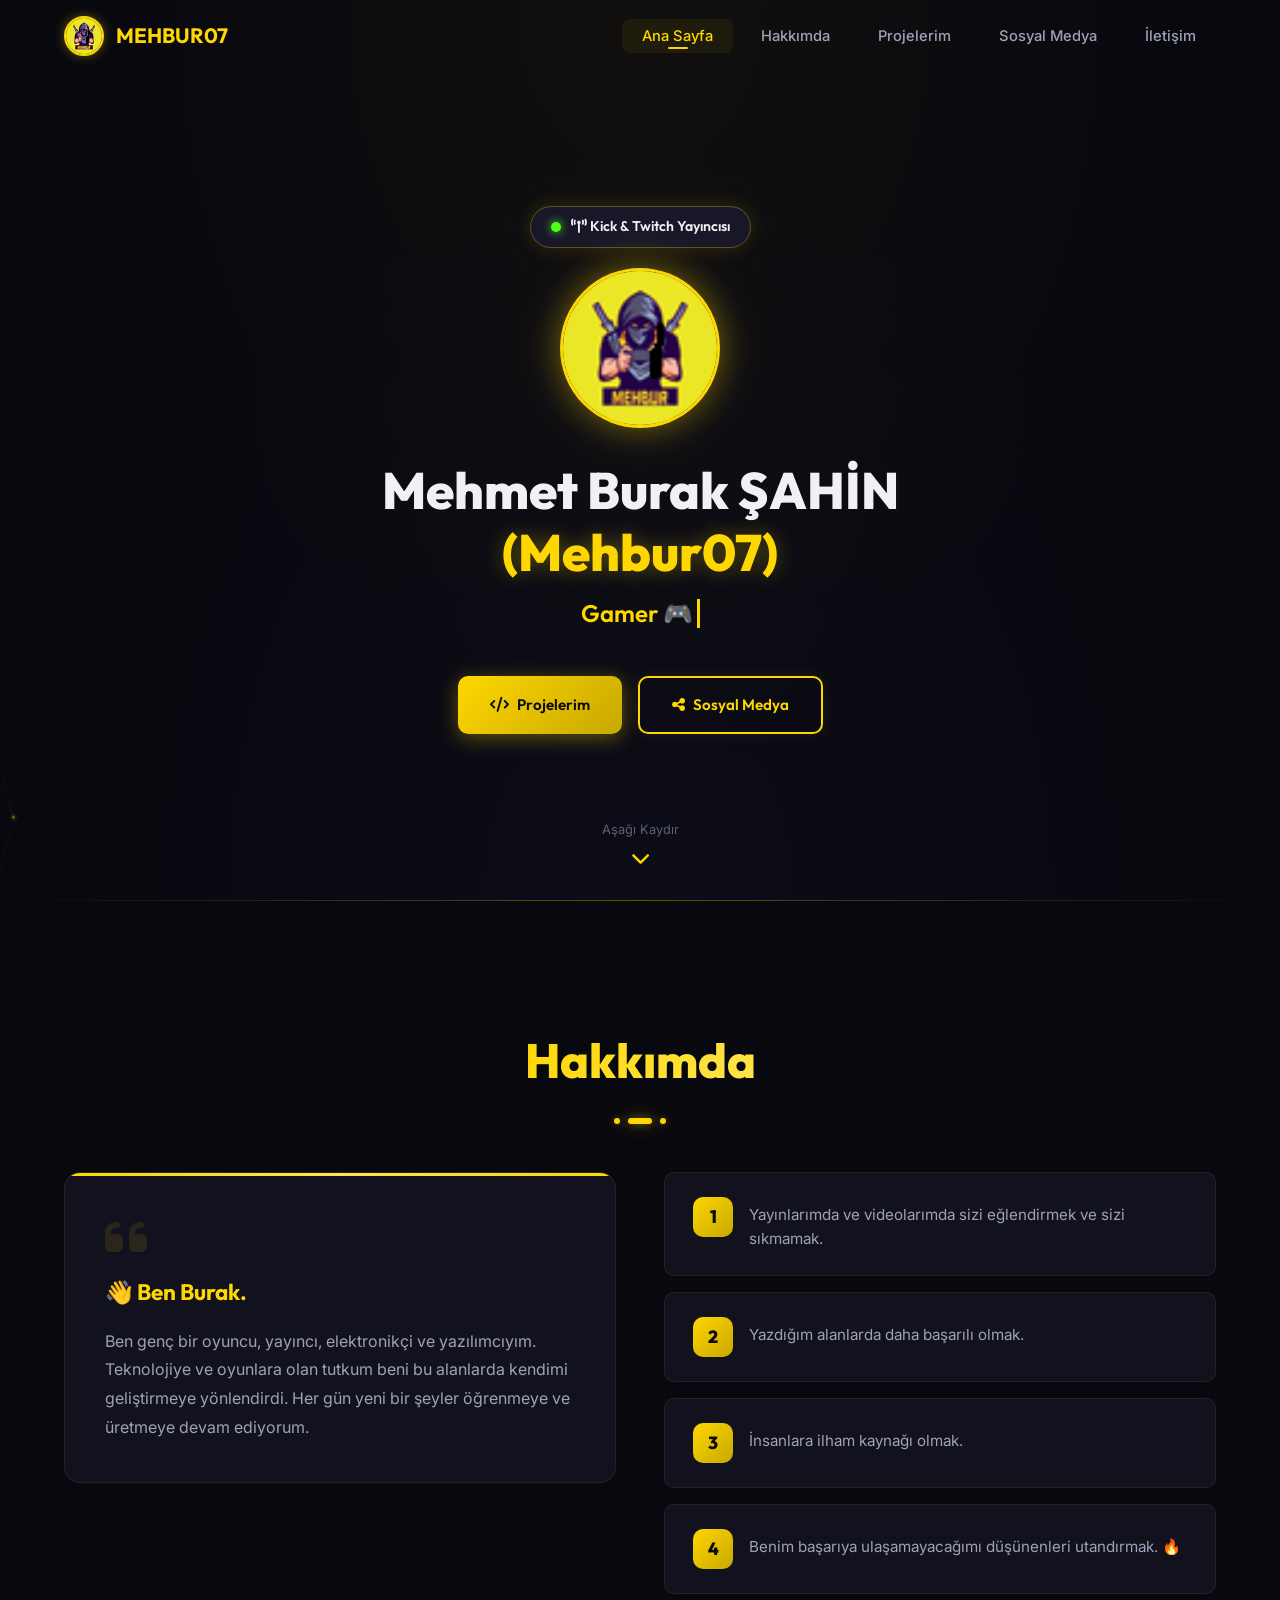
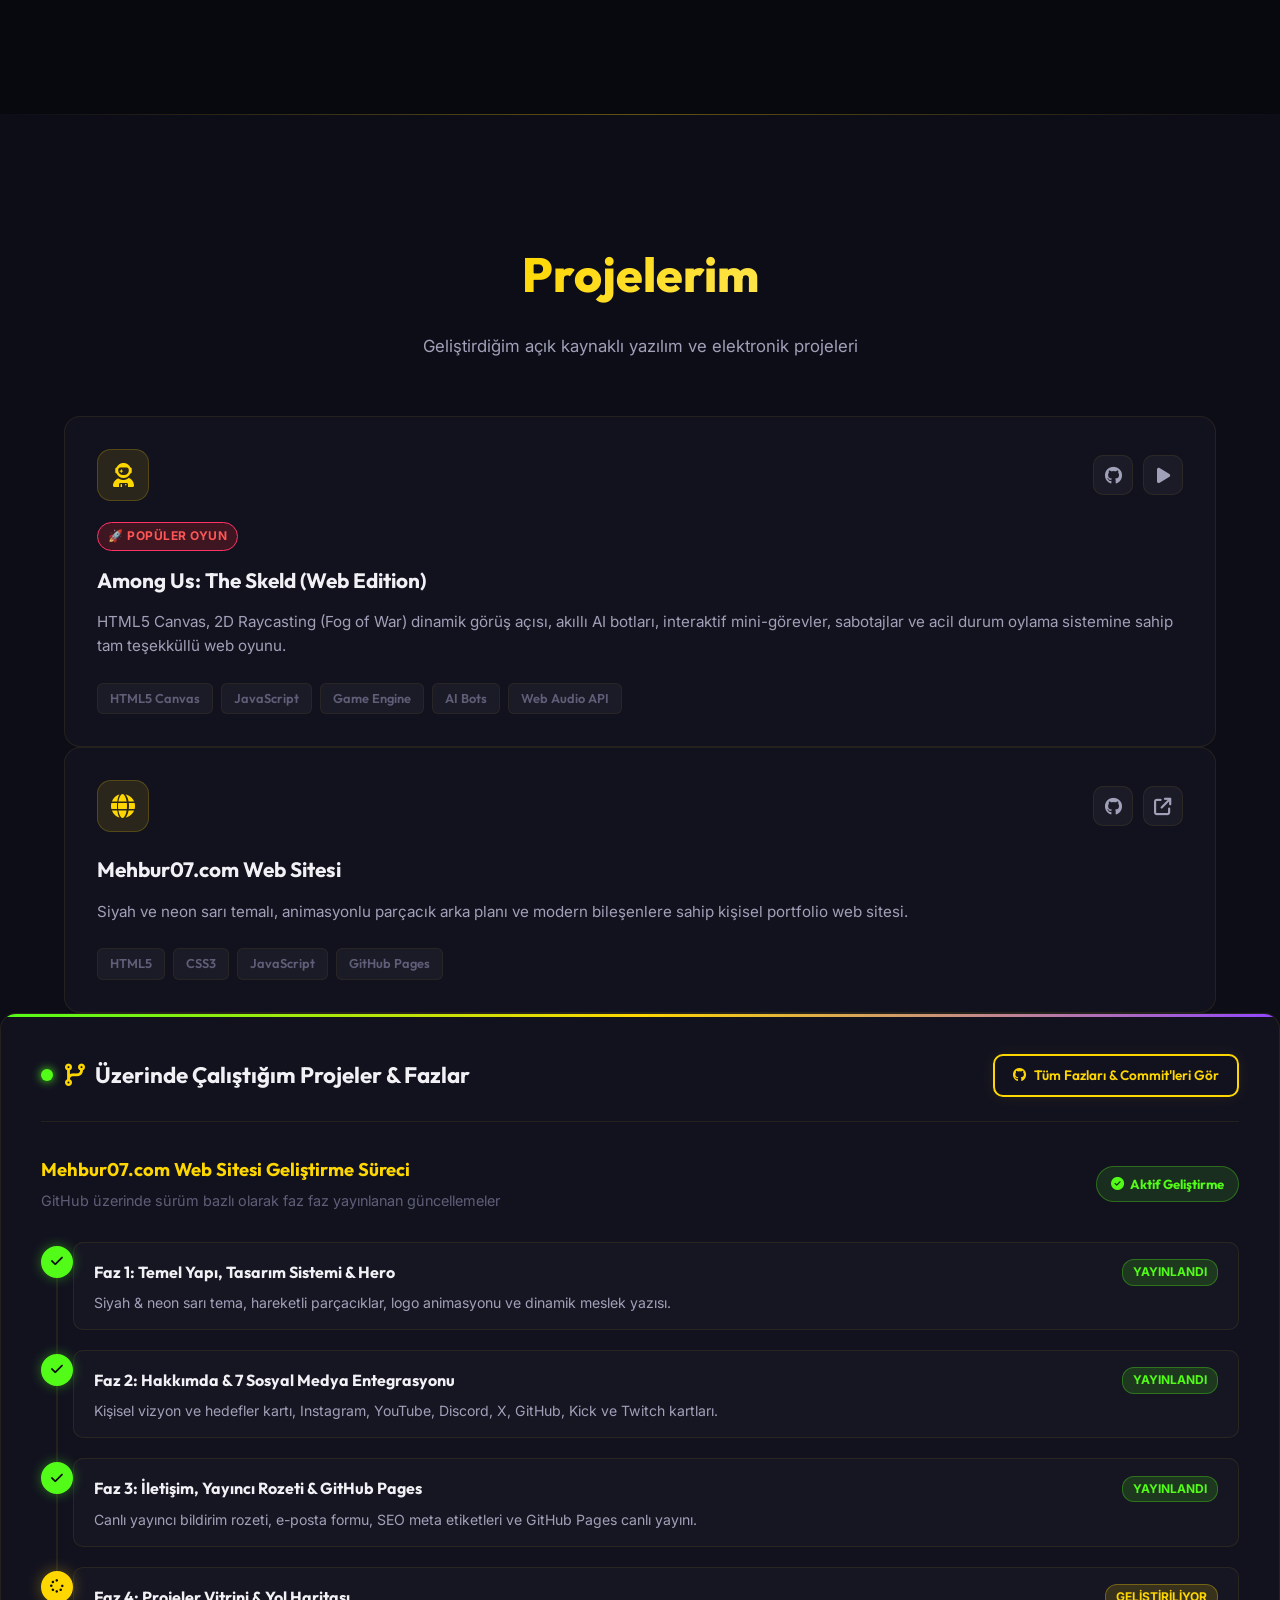
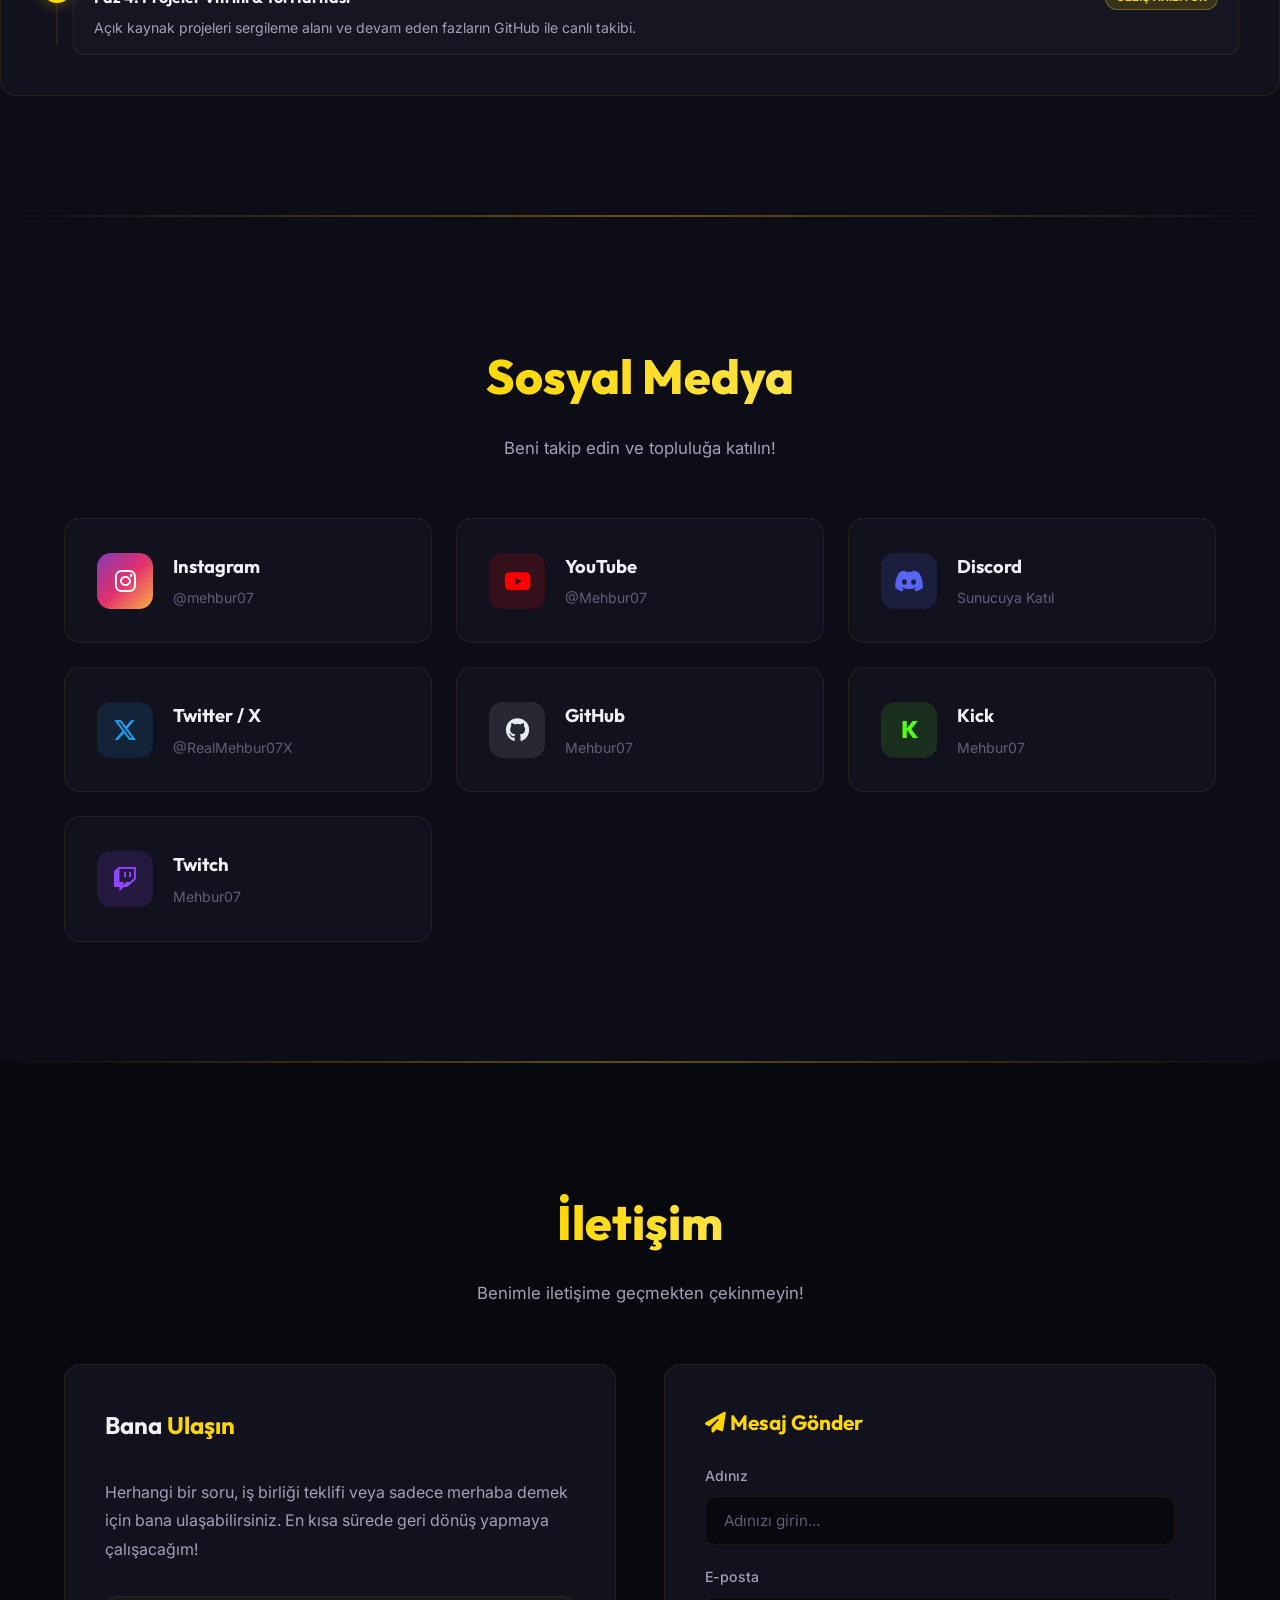
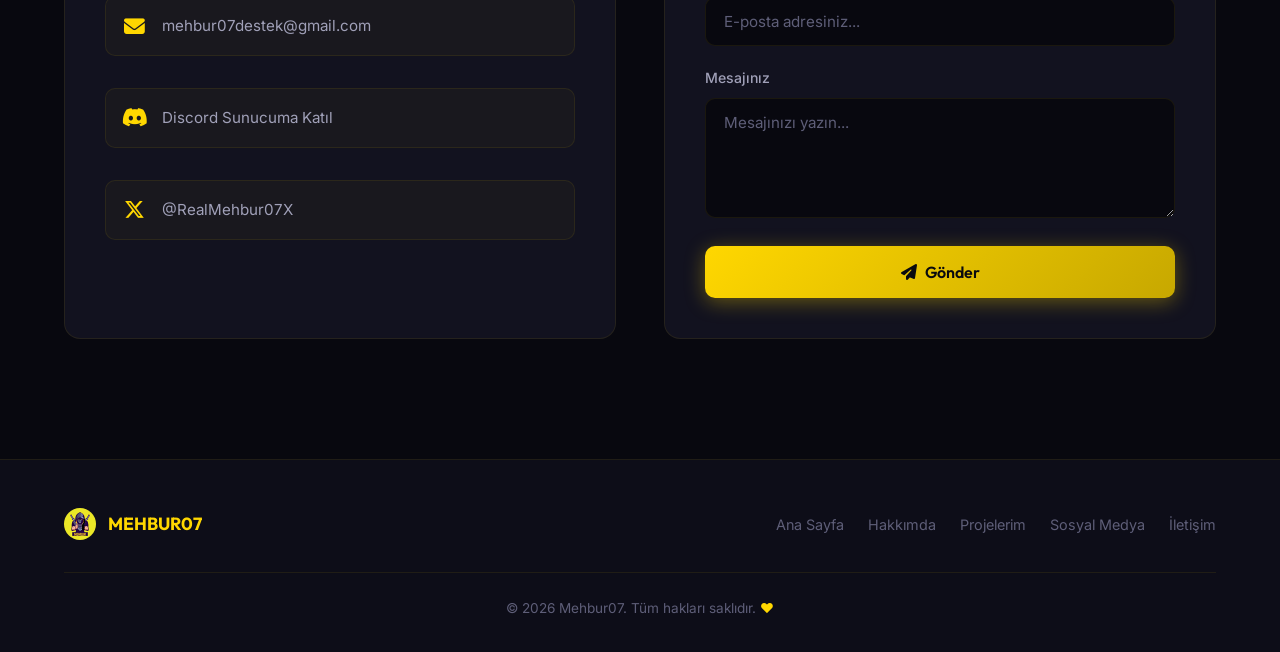
==== commit 1fdd45ea: "feat: Add Among Us: The Skeld Web Game (Phase 1)" ====
--- a/index.html
+++ b/index.html
@@ -1,9 +1,11 @@
 <!DOCTYPE html>
 <html lang="tr">
+
 <head>
   <meta charset="UTF-8">
   <meta name="viewport" content="width=device-width, initial-scale=1.0">
-  <meta name="description" content="Mehbur07 - Gamer, Streamer, Electronic Technician & Software Developer. Mehmet Burak ŞAHİN'in kişisel web sitesi.">
+  <meta name="description"
+    content="Mehbur07 - Gamer, Streamer, Electronic Technician & Software Developer. Mehmet Burak ŞAHİN'in kişisel web sitesi.">
   <meta name="keywords" content="Mehbur07, Mehmet Burak ŞAHİN, gamer, streamer, developer, yazılımcı, elektronikçi">
   <meta name="author" content="Mehmet Burak ŞAHİN">
   <meta property="og:title" content="Mehbur07 | Mehmet Burak ŞAHİN">
@@ -15,6 +17,7 @@
   <link rel="stylesheet" href="https://cdnjs.cloudflare.com/ajax/libs/font-awesome/6.5.1/css/all.min.css">
   <link rel="stylesheet" href="style.css">
 </head>
+
 <body>
 
   <!-- ===== NAVBAR ===== -->
@@ -127,19 +130,52 @@
       <p class="section-subtitle reveal">Geliştirdiğim açık kaynaklı yazılım ve elektronik projeleri</p>
 
       <!-- Main Project Cards Grid -->
-      <div class="projects-grid stagger-children" id="projectsGrid">
-        
-        <!-- Project 1: Mehbur07 Site -->
+        <!-- Project 1: Among Us Web Clone -->
         <div class="project-card reveal" style="--i: 0">
           <div class="project-header">
             <div class="project-icon">
-              <i class="fa-solid fa-globe"></i>
+              <i class="fa-solid fa-user-astronaut"></i>
             </div>
             <div class="project-links">
-              <a href="https://github.com/Mehbur07/mehbur07-site" target="_blank" rel="noopener noreferrer" title="GitHub Deposu" class="proj-link-btn">
+              <a href="https://github.com/Mehbur07/mehbur07-site/tree/master/among-us" target="_blank" rel="noopener noreferrer"
+                title="GitHub Deposu" class="proj-link-btn">
                 <i class="fa-brands fa-github"></i>
               </a>
-              <a href="https://mehbur07.github.io/mehbur07-site/" target="_blank" rel="noopener noreferrer" title="Canlı Önizleme" class="proj-link-btn">
+              <a href="among-us/index.html" target="_blank" rel="noopener noreferrer"
+                title="Oyunu Başlat (Hemen Oyna)" class="proj-link-btn highlight-btn">
+                <i class="fa-solid fa-play"></i>
+              </a>
+            </div>
+          </div>
+          <div class="project-body">
+            <div class="project-badge-tag" style="background: rgba(234, 43, 43, 0.2); color: #ff5555; border-color: #ff3366;">🚀 Popüler Oyun</div>
+            <h3 class="project-title">Among Us: The Skeld (Web Edition)</h3>
+            <p class="project-desc">
+              HTML5 Canvas, 2D Raycasting (Fog of War) dinamik görüş açısı, akıllı AI botları, interaktif mini-görevler, sabotajlar ve acil durum oylama sistemine sahip tam teşekküllü web oyunu.
+            </p>
+            <div class="project-tags">
+              <span class="tag">HTML5 Canvas</span>
+              <span class="tag">JavaScript</span>
+              <span class="tag">Game Engine</span>
+              <span class="tag">AI Bots</span>
+              <span class="tag">Web Audio API</span>
+            </div>
+          </div>
+        </div>
+
+        <!-- Project 2: Mehbur07 Site -->
+        <div class="project-card reveal" style="--i: 1">
+          <div class="project-header">
+            <div class="project-icon">
+              <i class="fa-solid fa-globe"></i>
+            </div>
+            <div class="project-links">
+              <a href="https://github.com/Mehbur07/mehbur07-site" target="_blank" rel="noopener noreferrer"
+                title="GitHub Deposu" class="proj-link-btn">
+                <i class="fa-brands fa-github"></i>
+              </a>
+              <a href="https://mehbur07.github.io/mehbur07-site/" target="_blank" rel="noopener noreferrer"
+                title="Canlı Önizleme" class="proj-link-btn">
                 <i class="fa-solid fa-arrow-up-right-from-square"></i>
               </a>
             </div>
@@ -147,7 +183,8 @@
           <div class="project-body">
             <h3 class="project-title">Mehbur07.com Web Sitesi</h3>
             <p class="project-desc">
-              Siyah ve neon sarı temalı, animasyonlu parçacık arka planı ve modern bileşenlere sahip kişisel portfolio web sitesi.
+              Siyah ve neon sarı temalı, animasyonlu parçacık arka planı ve modern bileşenlere sahip kişisel portfolio
+              web sitesi.
             </p>
             <div class="project-tags">
               <span class="tag">HTML5</span>
@@ -158,32 +195,6 @@
           </div>
         </div>
 
-        <!-- Project 2 (Example / Placeholder for new projects like Minecraft, etc.) -->
-        <div class="project-card reveal" style="--i: 1">
-          <div class="project-header">
-            <div class="project-icon">
-              <i class="fa-solid fa-gamepad"></i>
-            </div>
-            <div class="project-links">
-              <a href="https://github.com/Mehbur07" target="_blank" rel="noopener noreferrer" title="GitHub Deposu" class="proj-link-btn">
-                <i class="fa-brands fa-github"></i>
-              </a>
-            </div>
-          </div>
-          <div class="project-body">
-            <div class="project-badge-tag">Yeni Eklenecek</div>
-            <h3 class="project-title">Geliştirilen Oyun & Yazılım Projeleri</h3>
-            <p class="project-desc">
-              Minecraft eklentileri, oyun modları, robotik ve elektronik projelerim yakında buraya GitHub bağlantılarıyla eklenecektir.
-            </p>
-            <div class="project-tags">
-              <span class="tag">Gaming</span>
-              <span class="tag">Software</span>
-              <span class="tag">Electronics</span>
-            </div>
-          </div>
-        </div>
-
       </div>
 
       <!-- ===== ONGOING PROJECTS & PHASES (Üzerinde Çalıştığım Projeler) ===== -->
@@ -193,7 +204,8 @@
             <span class="pulse-indicator"></span>
             <h3><i class="fa-solid fa-code-branch"></i> Üzerinde Çalıştığım Projeler & Fazlar</h3>
           </div>
-          <a href="https://github.com/Mehbur07/mehbur07-site/commits/master" target="_blank" rel="noopener noreferrer" class="btn btn-outline btn-sm">
+          <a href="https://github.com/Mehbur07/mehbur07-site/commits/master" target="_blank" rel="noopener noreferrer"
+            class="btn btn-outline btn-sm">
             <i class="fa-brands fa-github"></i> Tüm Fazları & Commit'leri Gör
           </a>
         </div>
@@ -229,7 +241,8 @@
                   <h5>Faz 2: Hakkımda & 7 Sosyal Medya Entegrasyonu</h5>
                   <span class="phase-tag done">Yayınlandı</span>
                 </div>
-                <p>Kişisel vizyon ve hedefler kartı, Instagram, YouTube, Discord, X, GitHub, Kick ve Twitch kartları.</p>
+                <p>Kişisel vizyon ve hedefler kartı, Instagram, YouTube, Discord, X, GitHub, Kick ve Twitch kartları.
+                </p>
               </div>
             </div>
 
@@ -272,7 +285,8 @@
 
       <div class="social-grid stagger-children">
         <!-- Instagram -->
-        <a href="https://instagram.com/mehbur07" target="_blank" rel="noopener noreferrer" class="social-card instagram reveal" style="--i: 0">
+        <a href="https://instagram.com/mehbur07" target="_blank" rel="noopener noreferrer"
+          class="social-card instagram reveal" style="--i: 0">
           <div class="social-icon instagram">
             <i class="fa-brands fa-instagram"></i>
           </div>
@@ -283,7 +297,8 @@
         </a>
 
         <!-- YouTube -->
-        <a href="https://youtube.com/@Mehbur07" target="_blank" rel="noopener noreferrer" class="social-card youtube reveal" style="--i: 1">
+        <a href="https://youtube.com/@Mehbur07" target="_blank" rel="noopener noreferrer"
+          class="social-card youtube reveal" style="--i: 1">
           <div class="social-icon youtube">
             <i class="fa-brands fa-youtube"></i>
           </div>
@@ -294,7 +309,8 @@
         </a>
 
         <!-- Discord -->
-        <a href="https://discord.gg/SkQXHFP2Q" target="_blank" rel="noopener noreferrer" class="social-card discord reveal" style="--i: 2">
+        <a href="https://discord.gg/SkQXHFP2Q" target="_blank" rel="noopener noreferrer"
+          class="social-card discord reveal" style="--i: 2">
           <div class="social-icon discord">
             <i class="fa-brands fa-discord"></i>
           </div>
@@ -305,7 +321,8 @@
         </a>
 
         <!-- Twitter / X -->
-        <a href="https://x.com/RealMehbur07X" target="_blank" rel="noopener noreferrer" class="social-card twitter reveal" style="--i: 3">
+        <a href="https://x.com/RealMehbur07X" target="_blank" rel="noopener noreferrer"
+          class="social-card twitter reveal" style="--i: 3">
           <div class="social-icon twitter">
             <i class="fa-brands fa-x-twitter"></i>
           </div>
@@ -316,7 +333,8 @@
         </a>
 
         <!-- GitHub -->
-        <a href="https://github.com/Mehbur07" target="_blank" rel="noopener noreferrer" class="social-card github reveal" style="--i: 4">
+        <a href="https://github.com/Mehbur07" target="_blank" rel="noopener noreferrer"
+          class="social-card github reveal" style="--i: 4">
           <div class="social-icon github">
             <i class="fa-brands fa-github"></i>
           </div>
@@ -327,7 +345,8 @@
         </a>
 
         <!-- Kick -->
-        <a href="https://kick.com/Mehbur07" target="_blank" rel="noopener noreferrer" class="social-card kick reveal" style="--i: 5">
+        <a href="https://kick.com/Mehbur07" target="_blank" rel="noopener noreferrer" class="social-card kick reveal"
+          style="--i: 5">
           <div class="social-icon kick">
             <span>K</span>
           </div>
@@ -338,7 +357,8 @@
         </a>
 
         <!-- Twitch -->
-        <a href="https://twitch.tv/Mehbur07" target="_blank" rel="noopener noreferrer" class="social-card twitch reveal" style="--i: 6">
+        <a href="https://twitch.tv/Mehbur07" target="_blank" rel="noopener noreferrer" class="social-card twitch reveal"
+          style="--i: 6">
           <div class="social-icon twitch">
             <i class="fa-brands fa-twitch"></i>
           </div>
@@ -428,4 +448,5 @@
 
   <script src="script.js"></script>
 </body>
-</html>
+
+</html>
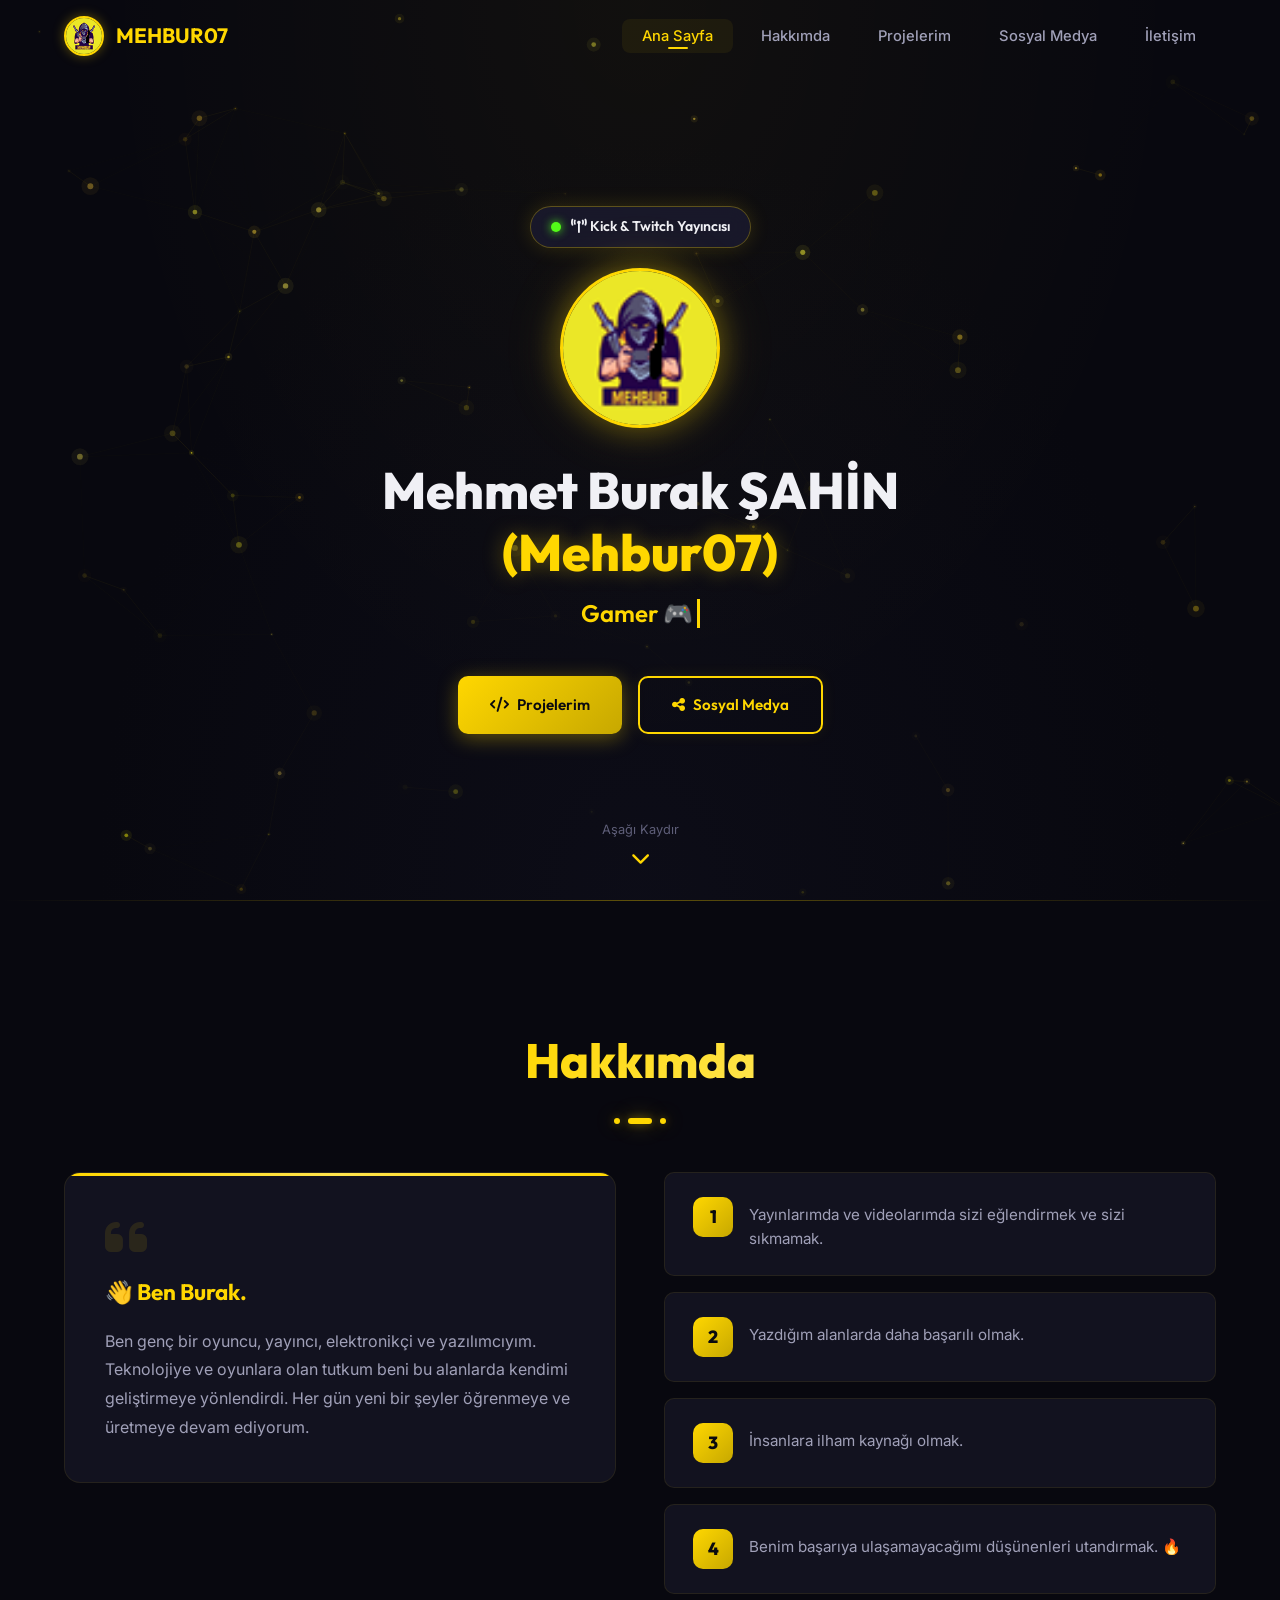
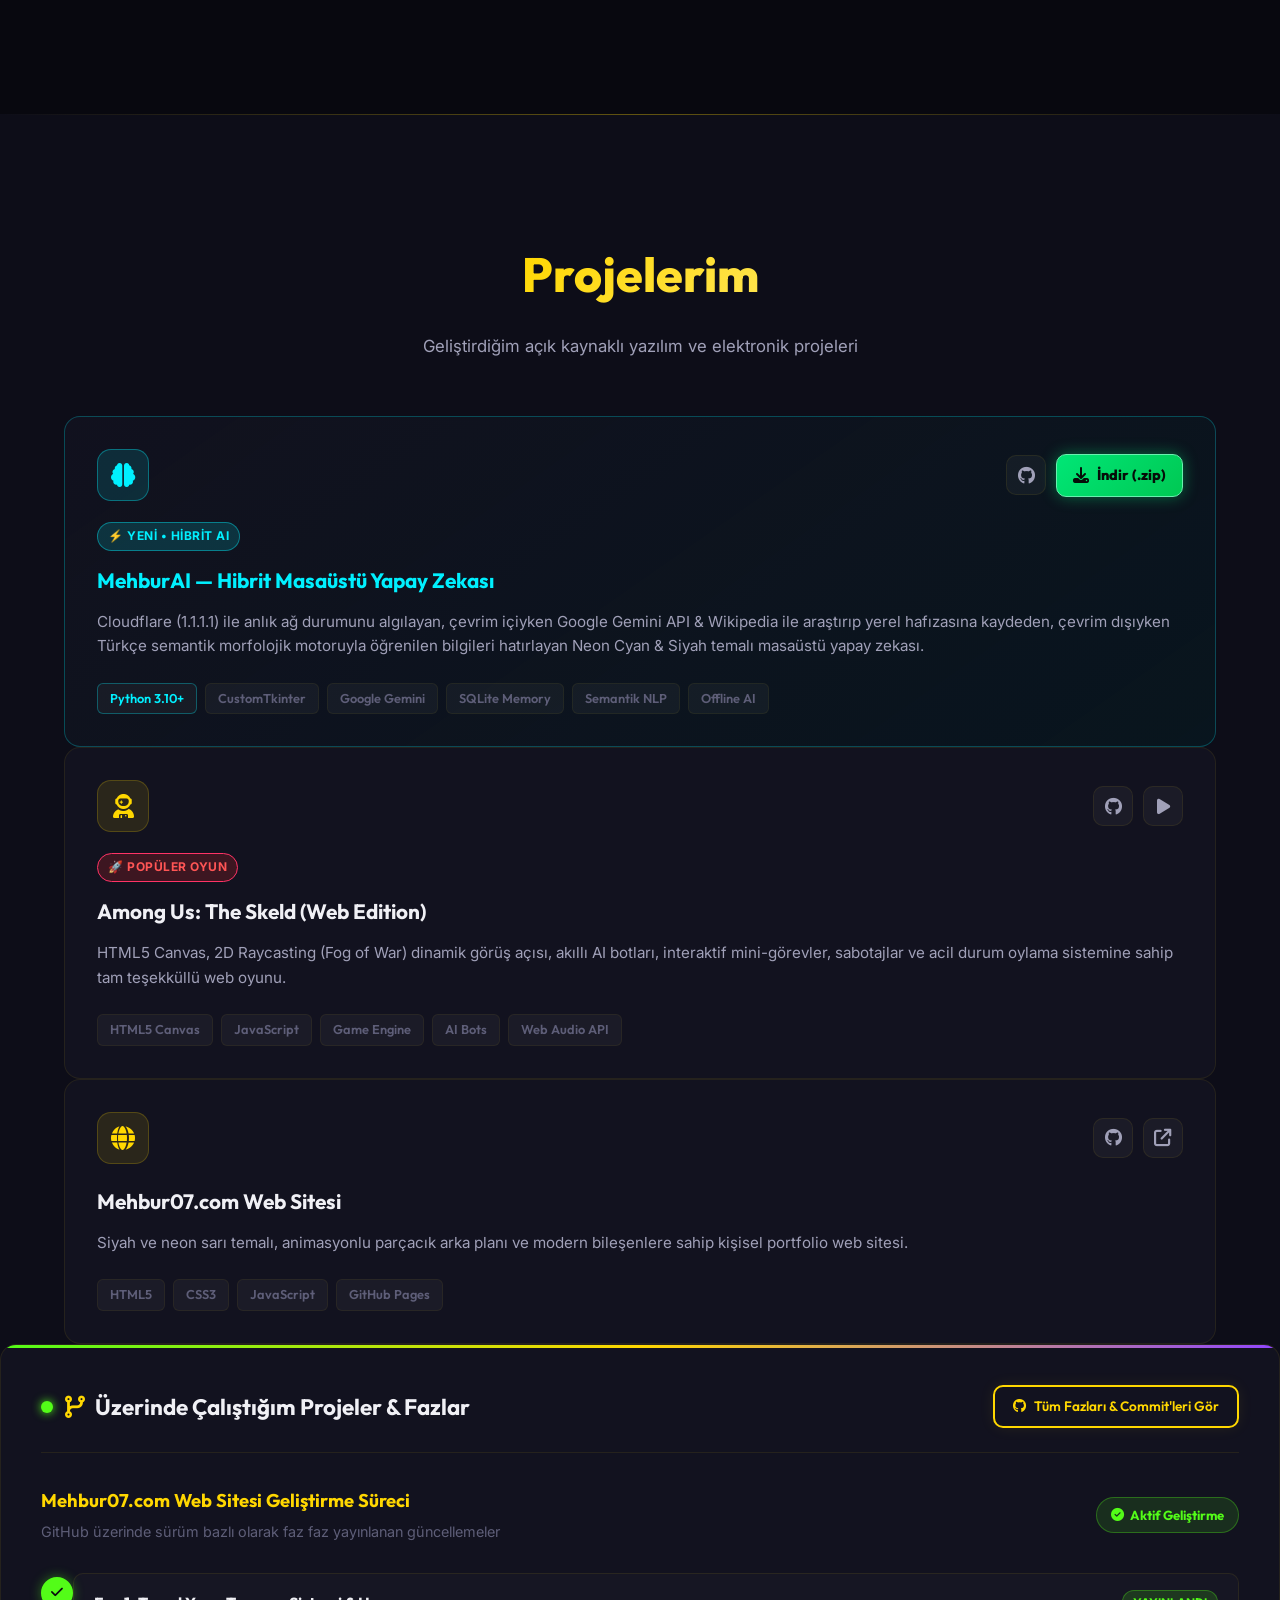
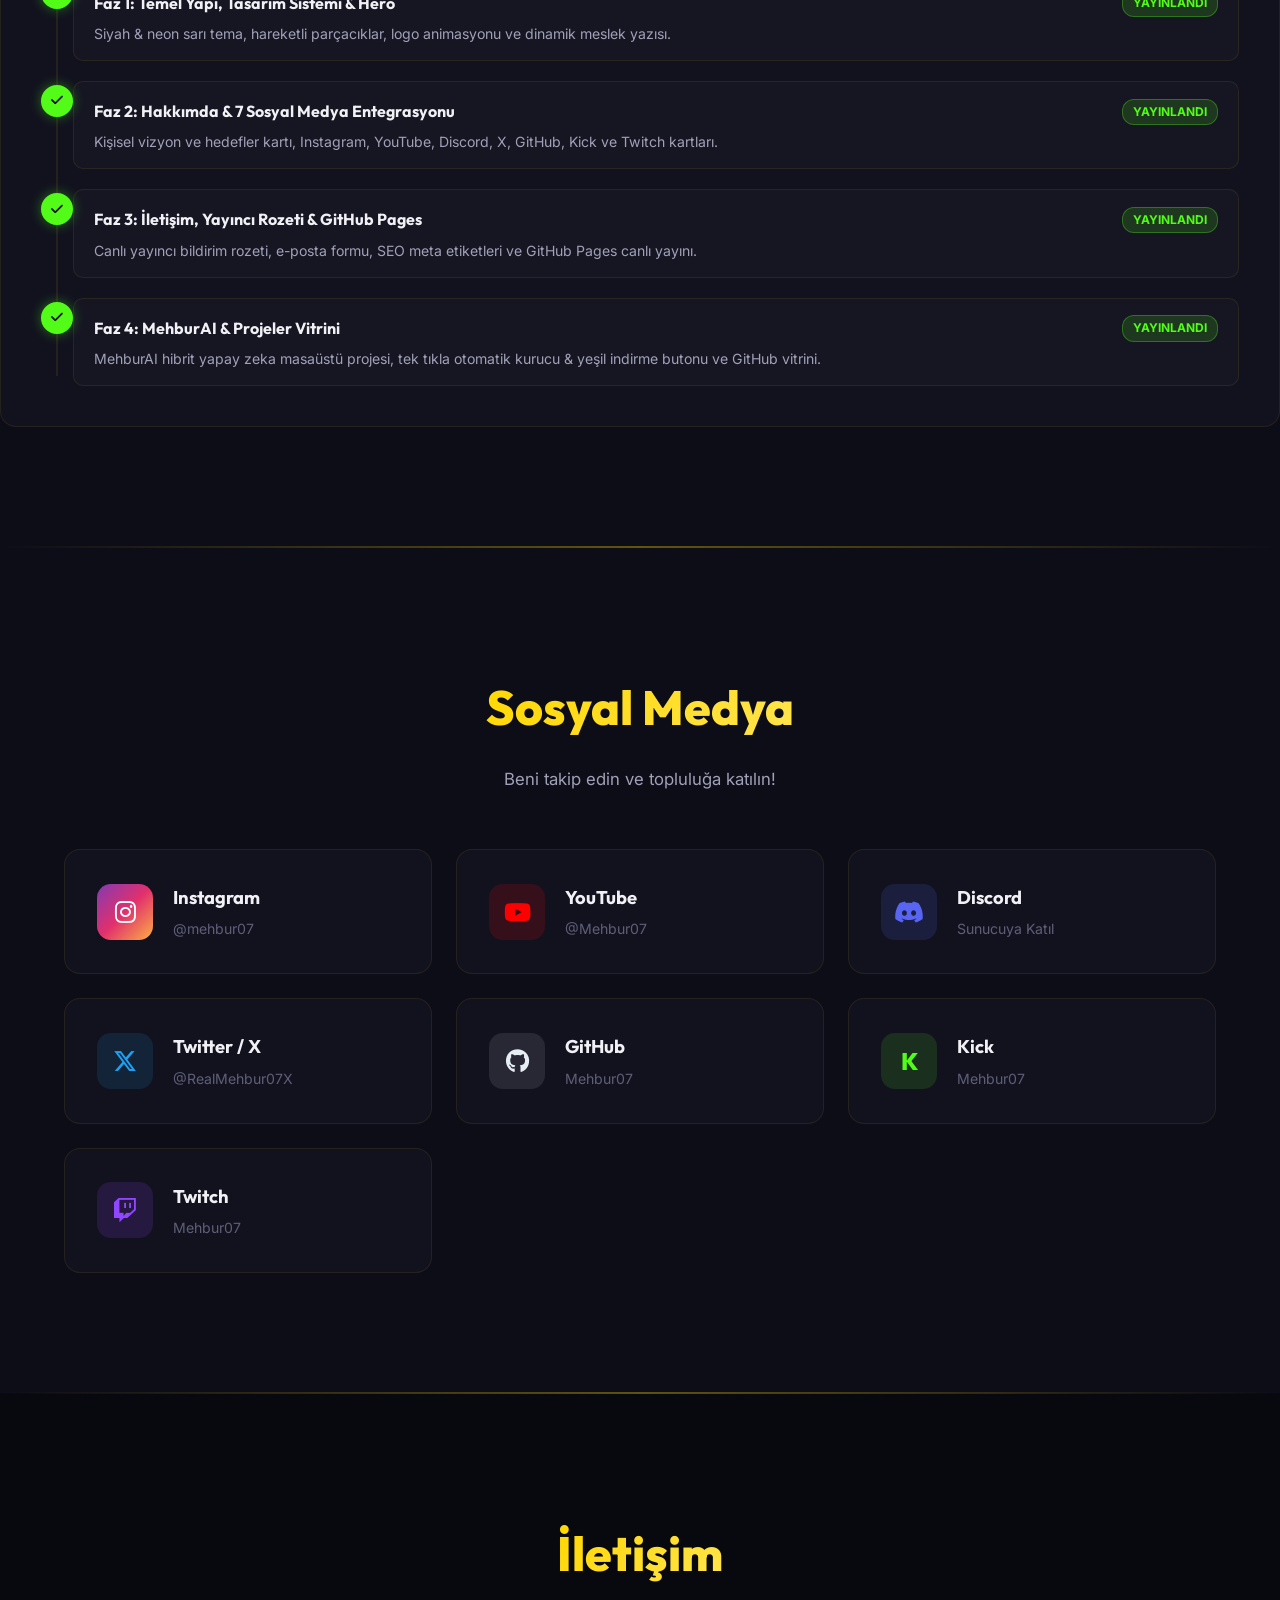
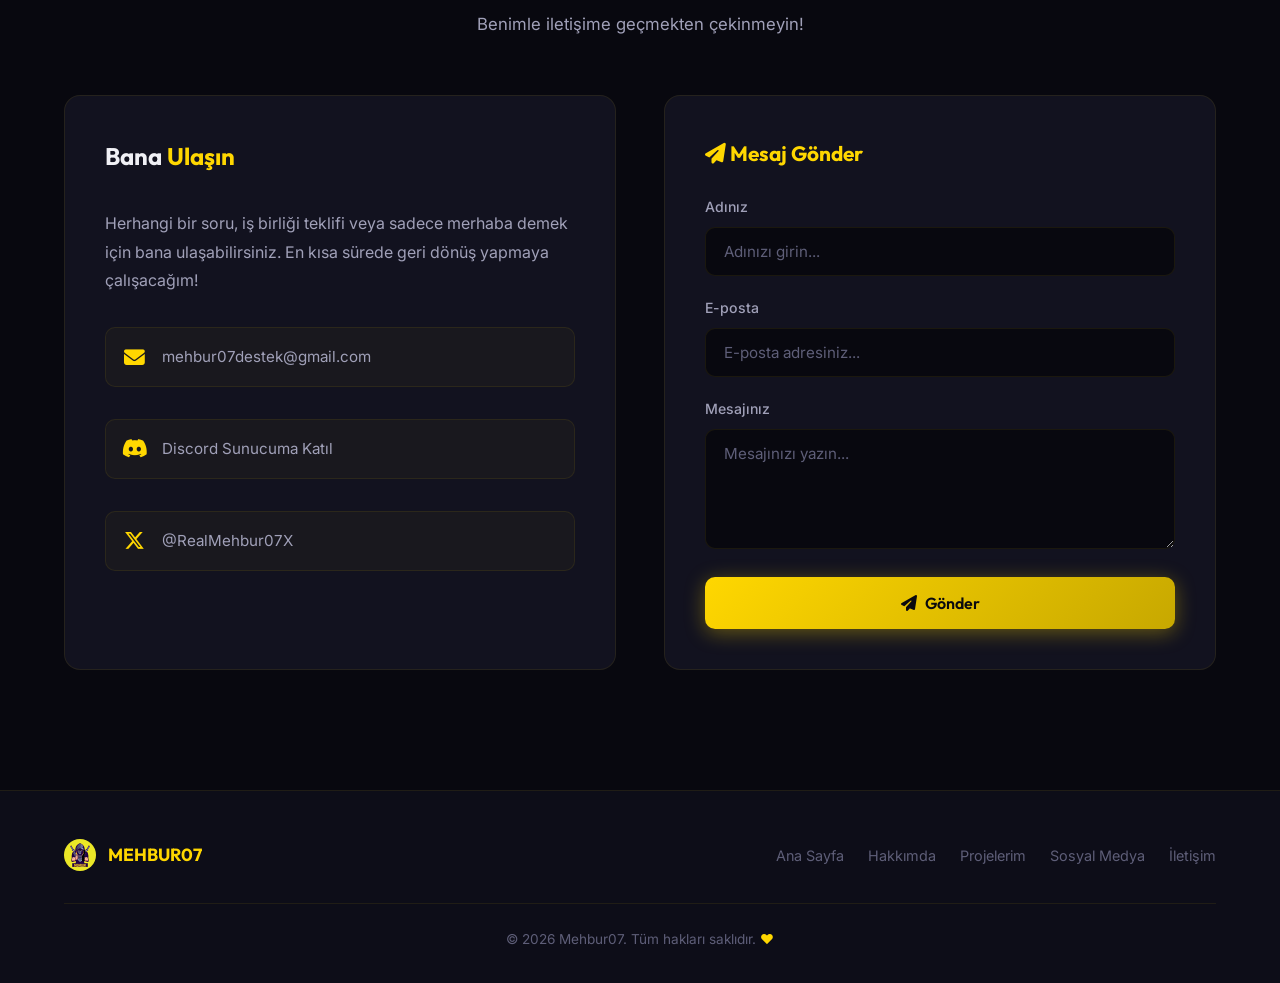
==== commit d0eff465: "feat: add MehburAI project showcase with green one-click download button and downloads/MehburAI.zip " ====
--- a/index.html
+++ b/index.html
@@ -130,8 +130,42 @@
       <p class="section-subtitle reveal">Geliştirdiğim açık kaynaklı yazılım ve elektronik projeleri</p>
 
       <!-- Main Project Cards Grid -->
+        <!-- Project: MehburAI Desktop Assistant -->
+        <div class="project-card mehbur-ai-card reveal" style="--i: 0">
+          <div class="project-header">
+            <div class="project-icon">
+              <i class="fa-solid fa-brain"></i>
+            </div>
+            <div class="project-links" style="align-items: center;">
+              <a href="https://github.com/Mehbur07/MehburAI" target="_blank" rel="noopener noreferrer"
+                title="GitHub Deposu" class="proj-link-btn">
+                <i class="fa-brands fa-github"></i>
+              </a>
+              <a href="downloads/MehburAI.zip" download="MehburAI.zip"
+                title="Yapay Zekayı ve Kütüphaneleri Otomatik İndir & Kur" class="proj-download-btn-green">
+                <i class="fa-solid fa-download"></i> İndir (.zip)
+              </a>
+            </div>
+          </div>
+          <div class="project-body">
+            <div class="project-badge-tag" style="background: rgba(0, 240, 255, 0.15); color: #00F0FF; border-color: rgba(0, 240, 255, 0.4);">⚡ Yeni • Hibrit AI</div>
+            <h3 class="project-title" style="color: #00F0FF;">MehburAI — Hibrit Masaüstü Yapay Zekası</h3>
+            <p class="project-desc">
+              Cloudflare (1.1.1.1) ile anlık ağ durumunu algılayan, çevrim içiyken Google Gemini API & Wikipedia ile araştırıp yerel hafızasına kaydeden, çevrim dışıyken Türkçe semantik morfolojik motoruyla öğrenilen bilgileri hatırlayan Neon Cyan & Siyah temalı masaüstü yapay zekası.
+            </p>
+            <div class="project-tags">
+              <span class="tag" style="color: #00F0FF; border-color: rgba(0,240,255,0.3);">Python 3.10+</span>
+              <span class="tag">CustomTkinter</span>
+              <span class="tag">Google Gemini</span>
+              <span class="tag">SQLite Memory</span>
+              <span class="tag">Semantik NLP</span>
+              <span class="tag">Offline AI</span>
+            </div>
+          </div>
+        </div>
+
         <!-- Project 1: Among Us Web Clone -->
-        <div class="project-card reveal" style="--i: 0">
+        <div class="project-card reveal" style="--i: 1">
           <div class="project-header">
             <div class="project-icon">
               <i class="fa-solid fa-user-astronaut"></i>
@@ -259,14 +293,14 @@
             </div>
 
             <!-- Phase 4 -->
-            <div class="phase-item in-progress">
-              <div class="phase-marker"><i class="fa-solid fa-spinner fa-spin"></i></div>
+            <div class="phase-item completed">
+              <div class="phase-marker"><i class="fa-solid fa-check"></i></div>
               <div class="phase-info">
                 <div class="phase-head">
-                  <h5>Faz 4: Projeler Vitrini & Yol Haritası</h5>
-                  <span class="phase-tag current">Geliştiriliyor</span>
+                  <h5>Faz 4: MehburAI & Projeler Vitrini</h5>
+                  <span class="phase-tag done">Yayınlandı</span>
                 </div>
-                <p>Açık kaynak projeleri sergileme alanı ve devam eden fazların GitHub ile canlı takibi.</p>
+                <p>MehburAI hibrit yapay zeka masaüstü projesi, tek tıkla otomatik kurucu & yeşil indirme butonu ve GitHub vitrini.</p>
               </div>
             </div>
           </div>
--- a/style.css
+++ b/style.css
@@ -811,6 +811,76 @@
 .project-card:hover .tag {
   border-color: rgba(255, 215, 0, 0.2);
   color: var(--text-secondary);
+}
+
+/* ===== MEHBUR AI CARD & GREEN DOWNLOAD BUTTON ===== */
+.project-card.mehbur-ai-card {
+  border-color: rgba(0, 240, 255, 0.25);
+  background: linear-gradient(145deg, rgba(18, 18, 31, 0.95), rgba(7, 24, 32, 0.75));
+  position: relative;
+  overflow: hidden;
+}
+
+.project-card.mehbur-ai-card::before {
+  content: '';
+  position: absolute;
+  top: 0;
+  left: 0;
+  right: 0;
+  height: 2px;
+  background: linear-gradient(90deg, #00F0FF, #00E676, #008B99);
+}
+
+.project-card.mehbur-ai-card:hover {
+  border-color: #00F0FF;
+  box-shadow: 0 10px 40px rgba(0, 240, 255, 0.25);
+}
+
+.project-card.mehbur-ai-card .project-icon {
+  background: rgba(0, 240, 255, 0.12);
+  color: #00F0FF;
+  border: 1px solid rgba(0, 240, 255, 0.35);
+}
+
+.project-card.mehbur-ai-card:hover .project-icon {
+  background: linear-gradient(135deg, #00F0FF, #008B99);
+  color: #05070a;
+  box-shadow: 0 0 22px rgba(0, 240, 255, 0.55);
+}
+
+.proj-download-btn-green {
+  display: inline-flex;
+  align-items: center;
+  gap: 8px;
+  padding: 8px 16px;
+  background: linear-gradient(135deg, #00E676, #00C853);
+  color: #050d08 !important;
+  font-family: var(--font-heading);
+  font-size: 0.9rem;
+  font-weight: 800;
+  border-radius: 10px;
+  border: 1px solid #69F0AE;
+  box-shadow: 0 0 15px rgba(0, 230, 118, 0.4);
+  transition: var(--transition);
+  text-decoration: none;
+  cursor: pointer;
+}
+
+.proj-download-btn-green:hover {
+  background: linear-gradient(135deg, #69F0AE, #00E676);
+  color: #000 !important;
+  box-shadow: 0 0 25px rgba(0, 230, 118, 0.75);
+  transform: translateY(-2px) scale(1.03);
+}
+
+.proj-download-btn-green i {
+  font-size: 1rem;
+  animation: bounceDown 1.6s infinite ease-in-out;
+}
+
+@keyframes bounceDown {
+  0%, 100% { transform: translateY(0); }
+  50% { transform: translateY(3px); }
 }
 
 /* ===== ONGOING PROJECTS / PHASE ROADMAP ===== */
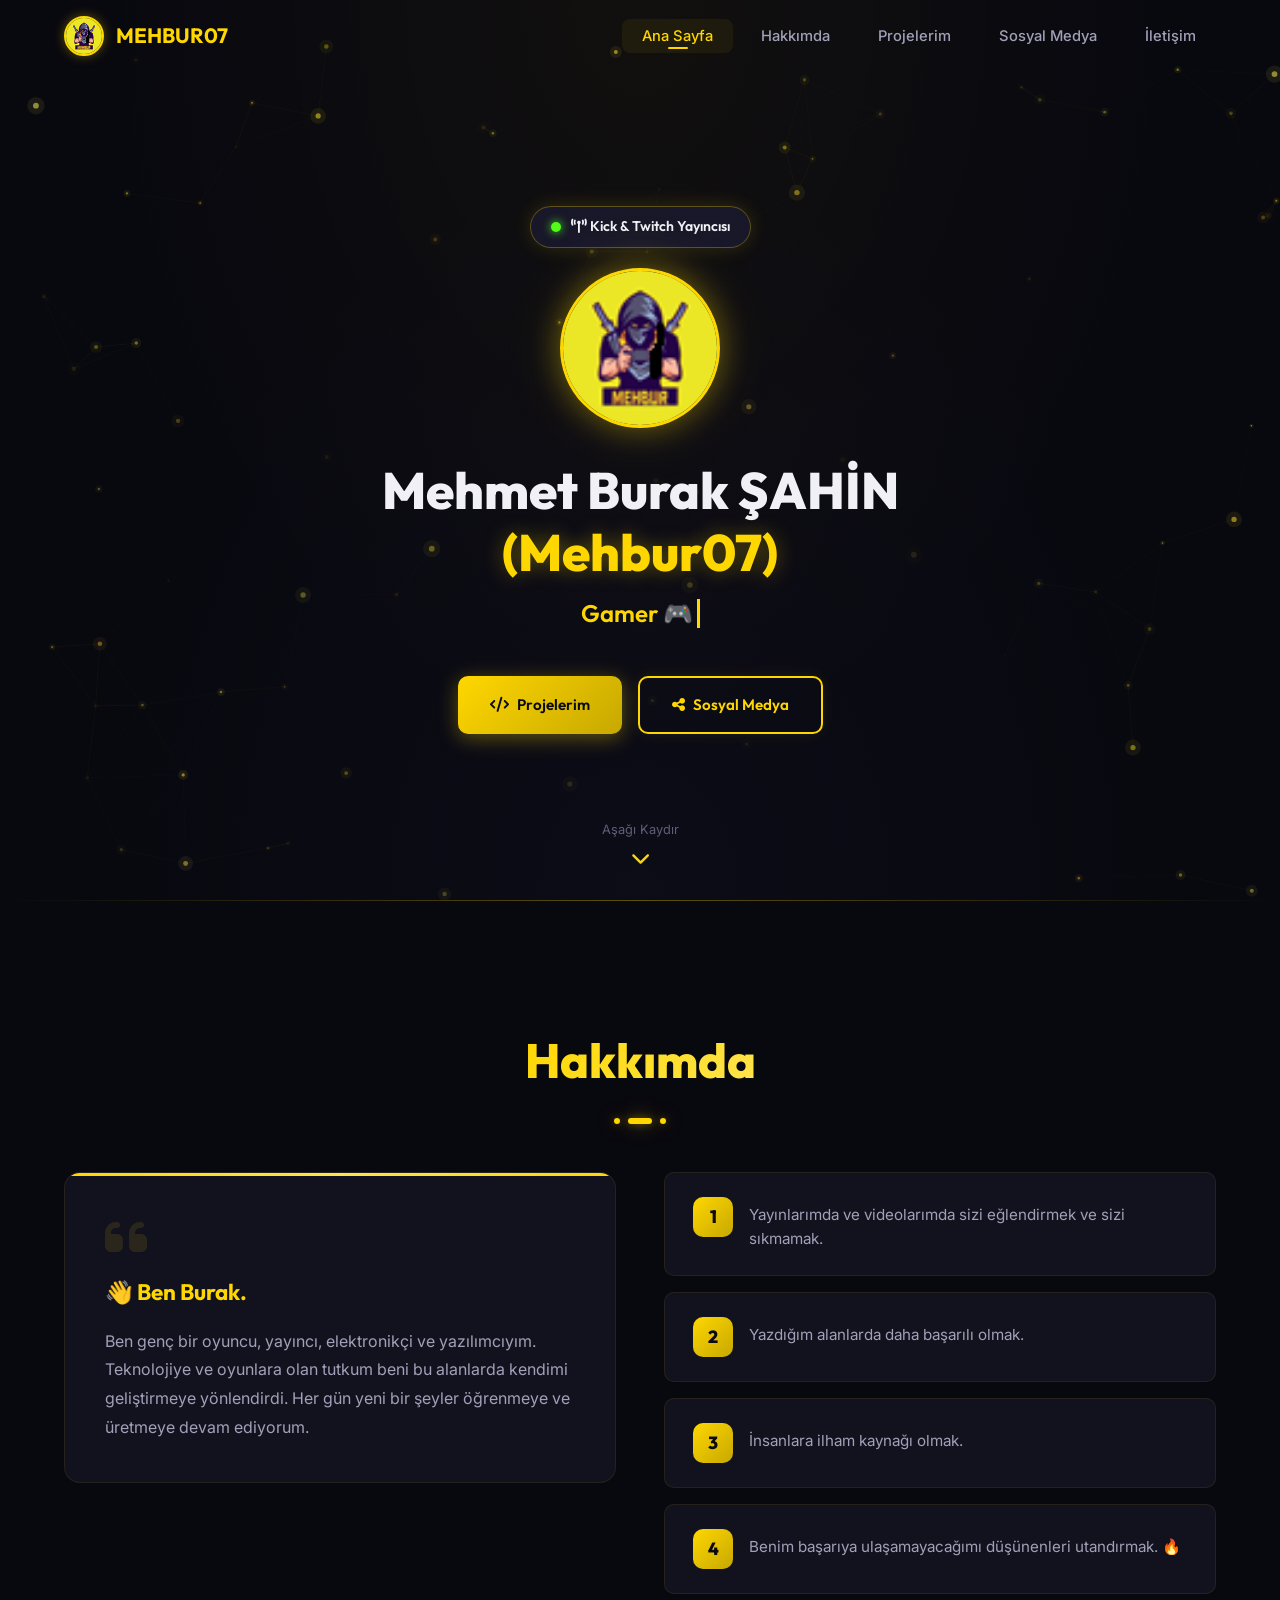
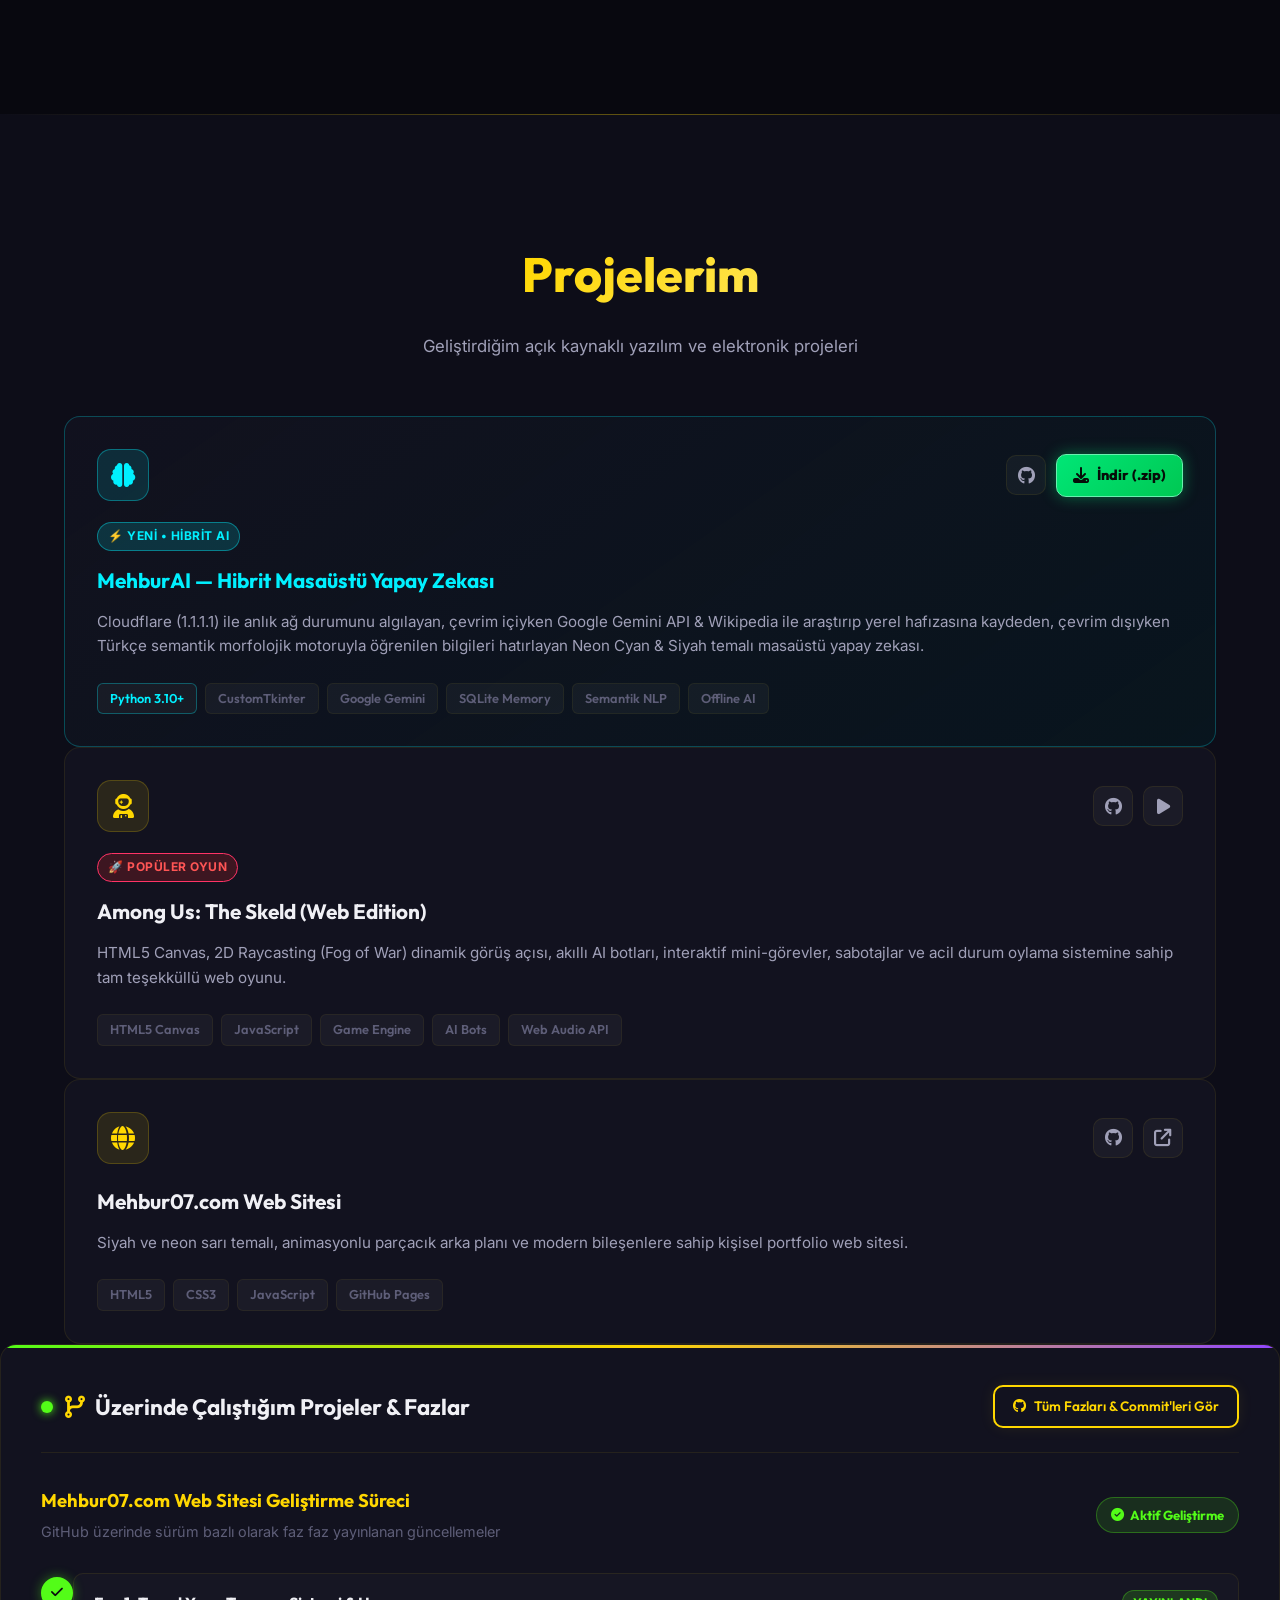
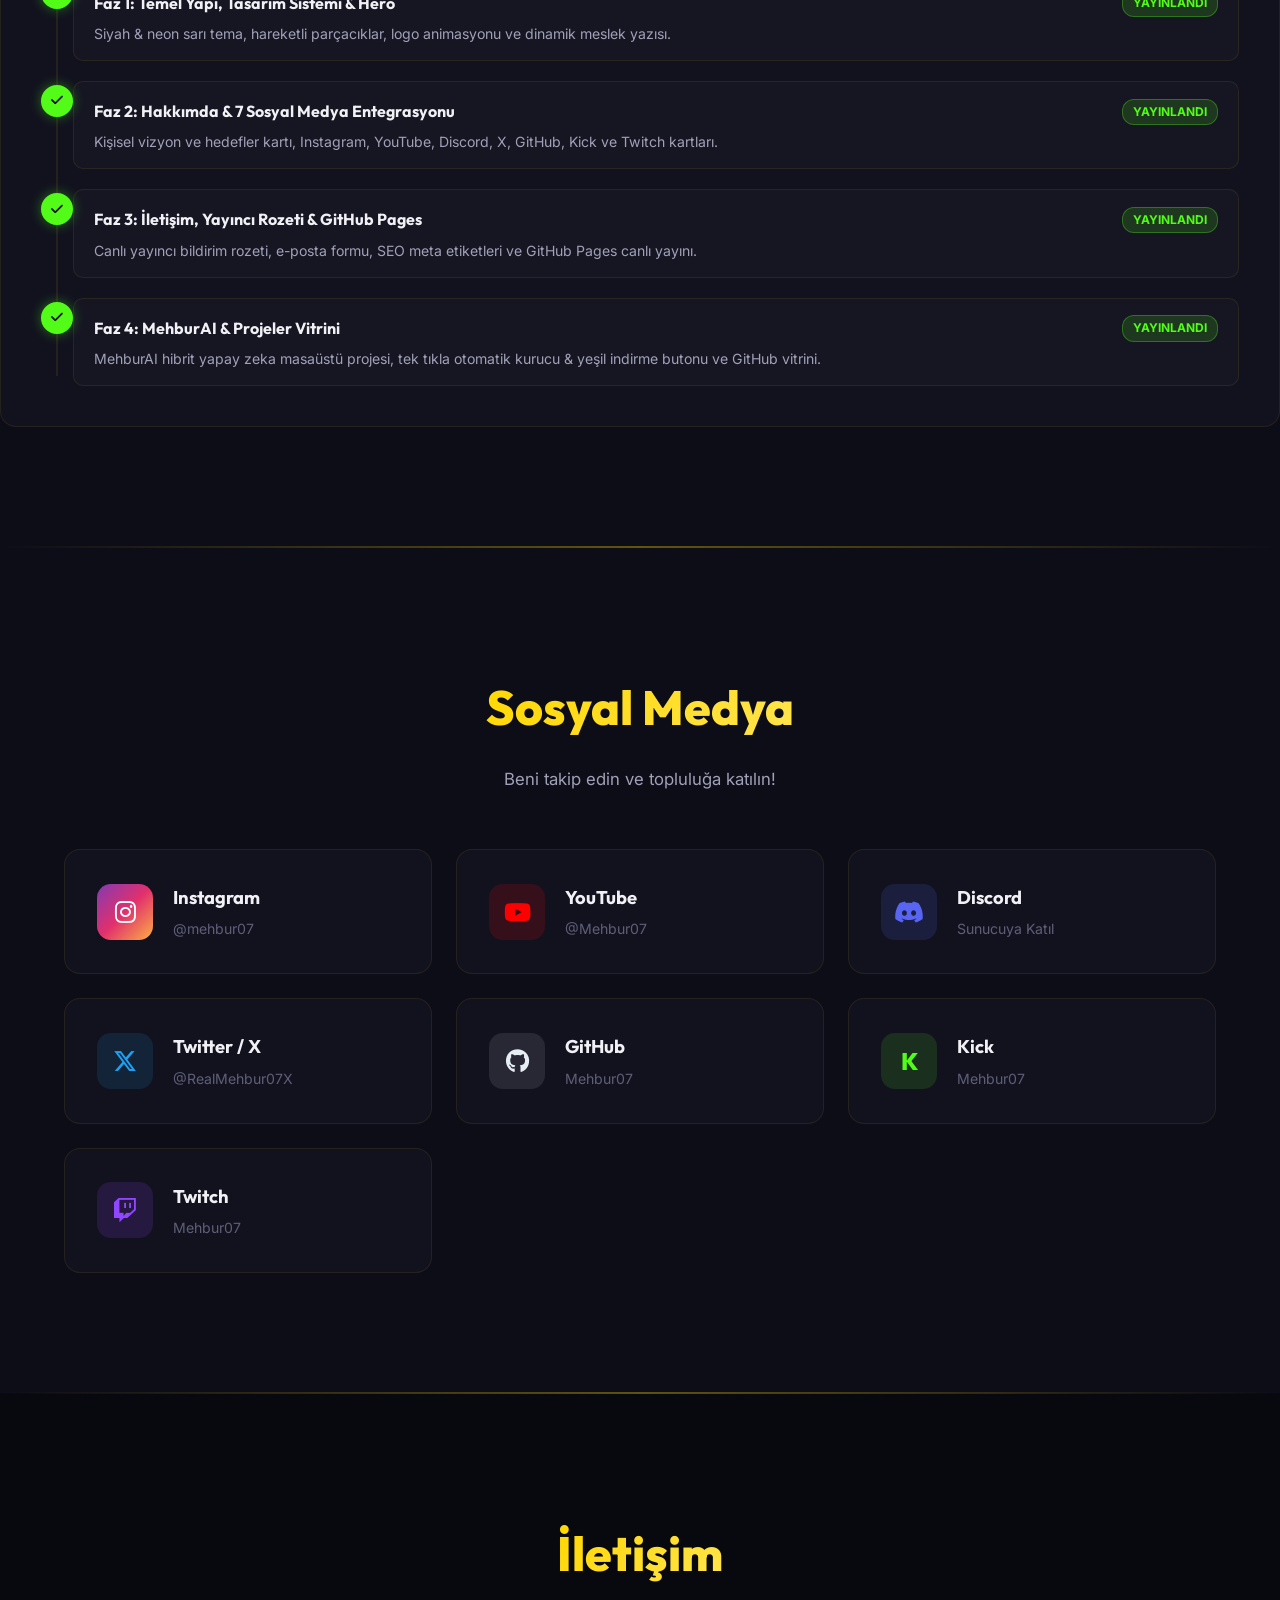
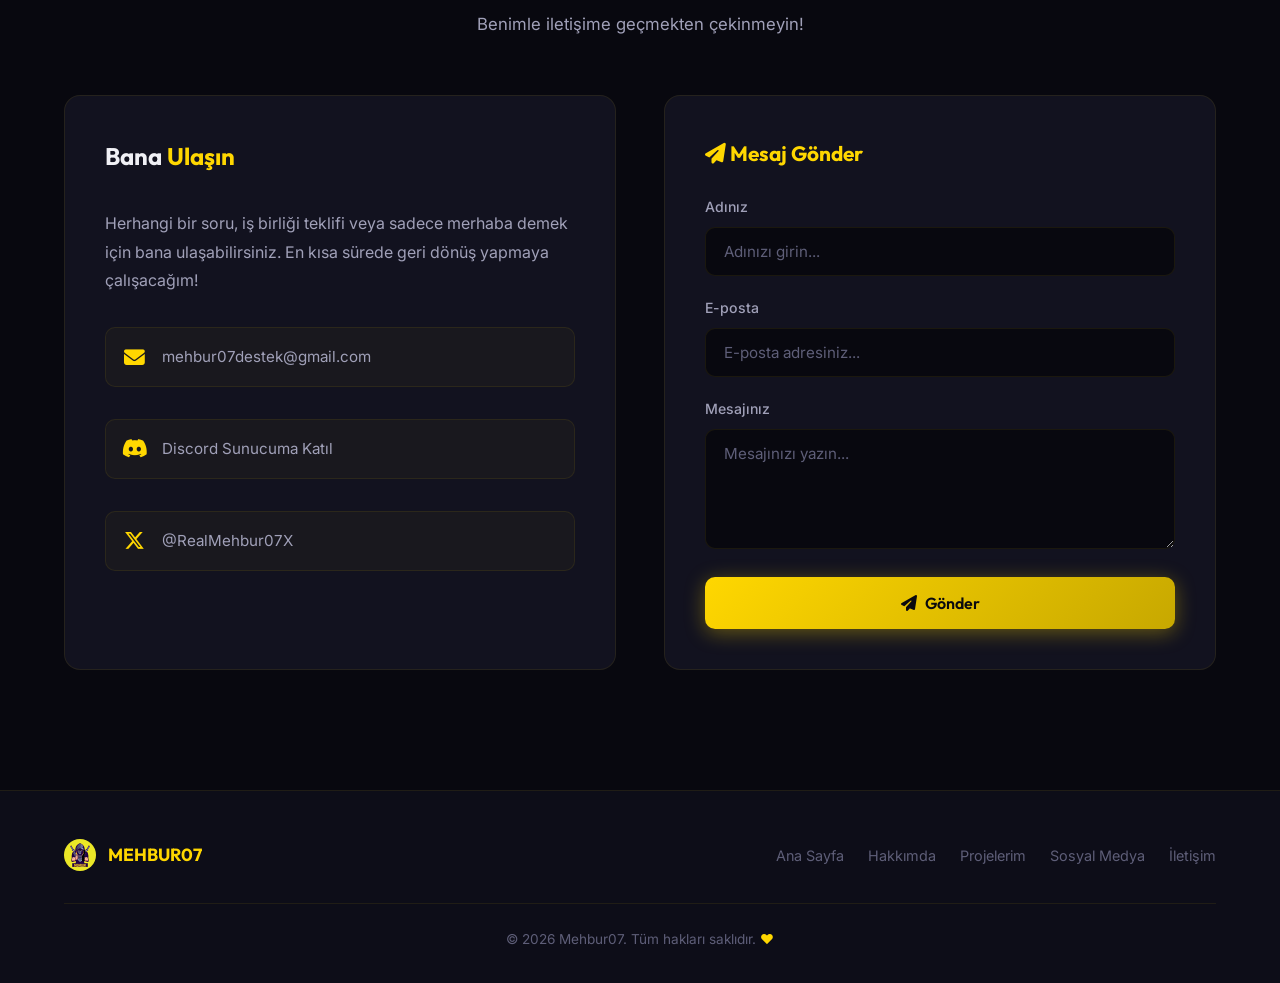
==== commit b1df854d: "update(download): sync latest MehburAI zip with redesigned top navbar" ====
--- a/index.html
+++ b/index.html
@@ -130,183 +130,190 @@
       <p class="section-subtitle reveal">Geliştirdiğim açık kaynaklı yazılım ve elektronik projeleri</p>
 
       <!-- Main Project Cards Grid -->
-        <!-- Project: MehburAI Desktop Assistant -->
-        <div class="project-card mehbur-ai-card reveal" style="--i: 0">
-          <div class="project-header">
-            <div class="project-icon">
-              <i class="fa-solid fa-brain"></i>
-            </div>
-            <div class="project-links" style="align-items: center;">
-              <a href="https://github.com/Mehbur07/MehburAI" target="_blank" rel="noopener noreferrer"
-                title="GitHub Deposu" class="proj-link-btn">
-                <i class="fa-brands fa-github"></i>
-              </a>
-              <a href="downloads/MehburAI.zip" download="MehburAI.zip"
-                title="Yapay Zekayı ve Kütüphaneleri Otomatik İndir & Kur" class="proj-download-btn-green">
-                <i class="fa-solid fa-download"></i> İndir (.zip)
-              </a>
-            </div>
-          </div>
-          <div class="project-body">
-            <div class="project-badge-tag" style="background: rgba(0, 240, 255, 0.15); color: #00F0FF; border-color: rgba(0, 240, 255, 0.4);">⚡ Yeni • Hibrit AI</div>
-            <h3 class="project-title" style="color: #00F0FF;">MehburAI — Hibrit Masaüstü Yapay Zekası</h3>
-            <p class="project-desc">
-              Cloudflare (1.1.1.1) ile anlık ağ durumunu algılayan, çevrim içiyken Google Gemini API & Wikipedia ile araştırıp yerel hafızasına kaydeden, çevrim dışıyken Türkçe semantik morfolojik motoruyla öğrenilen bilgileri hatırlayan Neon Cyan & Siyah temalı masaüstü yapay zekası.
-            </p>
-            <div class="project-tags">
-              <span class="tag" style="color: #00F0FF; border-color: rgba(0,240,255,0.3);">Python 3.10+</span>
-              <span class="tag">CustomTkinter</span>
-              <span class="tag">Google Gemini</span>
-              <span class="tag">SQLite Memory</span>
-              <span class="tag">Semantik NLP</span>
-              <span class="tag">Offline AI</span>
-            </div>
-          </div>
-        </div>
-
-        <!-- Project 1: Among Us Web Clone -->
-        <div class="project-card reveal" style="--i: 1">
-          <div class="project-header">
-            <div class="project-icon">
-              <i class="fa-solid fa-user-astronaut"></i>
-            </div>
-            <div class="project-links">
-              <a href="https://github.com/Mehbur07/mehbur07-site/tree/master/among-us" target="_blank" rel="noopener noreferrer"
-                title="GitHub Deposu" class="proj-link-btn">
-                <i class="fa-brands fa-github"></i>
-              </a>
-              <a href="among-us/index.html" target="_blank" rel="noopener noreferrer"
-                title="Oyunu Başlat (Hemen Oyna)" class="proj-link-btn highlight-btn">
-                <i class="fa-solid fa-play"></i>
-              </a>
-            </div>
-          </div>
-          <div class="project-body">
-            <div class="project-badge-tag" style="background: rgba(234, 43, 43, 0.2); color: #ff5555; border-color: #ff3366;">🚀 Popüler Oyun</div>
-            <h3 class="project-title">Among Us: The Skeld (Web Edition)</h3>
-            <p class="project-desc">
-              HTML5 Canvas, 2D Raycasting (Fog of War) dinamik görüş açısı, akıllı AI botları, interaktif mini-görevler, sabotajlar ve acil durum oylama sistemine sahip tam teşekküllü web oyunu.
-            </p>
-            <div class="project-tags">
-              <span class="tag">HTML5 Canvas</span>
-              <span class="tag">JavaScript</span>
-              <span class="tag">Game Engine</span>
-              <span class="tag">AI Bots</span>
-              <span class="tag">Web Audio API</span>
-            </div>
-          </div>
-        </div>
-
-        <!-- Project 2: Mehbur07 Site -->
-        <div class="project-card reveal" style="--i: 1">
-          <div class="project-header">
-            <div class="project-icon">
-              <i class="fa-solid fa-globe"></i>
-            </div>
-            <div class="project-links">
-              <a href="https://github.com/Mehbur07/mehbur07-site" target="_blank" rel="noopener noreferrer"
-                title="GitHub Deposu" class="proj-link-btn">
-                <i class="fa-brands fa-github"></i>
-              </a>
-              <a href="https://mehbur07.github.io/mehbur07-site/" target="_blank" rel="noopener noreferrer"
-                title="Canlı Önizleme" class="proj-link-btn">
-                <i class="fa-solid fa-arrow-up-right-from-square"></i>
-              </a>
-            </div>
-          </div>
-          <div class="project-body">
-            <h3 class="project-title">Mehbur07.com Web Sitesi</h3>
-            <p class="project-desc">
-              Siyah ve neon sarı temalı, animasyonlu parçacık arka planı ve modern bileşenlere sahip kişisel portfolio
-              web sitesi.
-            </p>
-            <div class="project-tags">
-              <span class="tag">HTML5</span>
-              <span class="tag">CSS3</span>
-              <span class="tag">JavaScript</span>
-              <span class="tag">GitHub Pages</span>
-            </div>
-          </div>
-        </div>
-
-      </div>
-
-      <!-- ===== ONGOING PROJECTS & PHASES (Üzerinde Çalıştığım Projeler) ===== -->
-      <div class="ongoing-projects-wrapper reveal">
-        <div class="ongoing-header">
-          <div class="ongoing-title-box">
-            <span class="pulse-indicator"></span>
-            <h3><i class="fa-solid fa-code-branch"></i> Üzerinde Çalıştığım Projeler & Fazlar</h3>
-          </div>
-          <a href="https://github.com/Mehbur07/mehbur07-site/commits/master" target="_blank" rel="noopener noreferrer"
-            class="btn btn-outline btn-sm">
-            <i class="fa-brands fa-github"></i> Tüm Fazları & Commit'leri Gör
-          </a>
-        </div>
-
-        <!-- Active Project Phase Tracker -->
-        <div class="phase-tracker-card">
-          <div class="phase-card-top">
-            <div>
-              <h4>Mehbur07.com Web Sitesi Geliştirme Süreci</h4>
-              <p>GitHub üzerinde sürüm bazlı olarak faz faz yayınlanan güncellemeler</p>
-            </div>
-            <span class="status-badge active"><i class="fa-solid fa-circle-check"></i> Aktif Geliştirme</span>
-          </div>
-
-          <div class="phases-timeline">
-            <!-- Phase 1 -->
-            <div class="phase-item completed">
-              <div class="phase-marker"><i class="fa-solid fa-check"></i></div>
-              <div class="phase-info">
-                <div class="phase-head">
-                  <h5>Faz 1: Temel Yapı, Tasarım Sistemi & Hero</h5>
-                  <span class="phase-tag done">Yayınlandı</span>
-                </div>
-                <p>Siyah & neon sarı tema, hareketli parçacıklar, logo animasyonu ve dinamik meslek yazısı.</p>
+      <!-- Project: MehburAI Desktop Assistant -->
+      <div class="project-card mehbur-ai-card reveal" style="--i: 0">
+        <div class="project-header">
+          <div class="project-icon">
+            <i class="fa-solid fa-brain"></i>
+          </div>
+          <div class="project-links" style="align-items: center;">
+            <a href="https://github.com/Mehbur07/MehburAI" target="_blank" rel="noopener noreferrer"
+              title="GitHub Deposu" class="proj-link-btn">
+              <i class="fa-brands fa-github"></i>
+            </a>
+            <a href="downloads/MehburAI.zip" download="MehburAI.zip"
+              title="Yapay Zekayı ve Kütüphaneleri Otomatik İndir & Kur" class="proj-download-btn-green">
+              <i class="fa-solid fa-download"></i> İndir (.zip)
+            </a>
+          </div>
+        </div>
+        <div class="project-body">
+          <div class="project-badge-tag"
+            style="background: rgba(0, 240, 255, 0.15); color: #00F0FF; border-color: rgba(0, 240, 255, 0.4);">⚡ Yeni •
+            Hibrit AI</div>
+          <h3 class="project-title" style="color: #00F0FF;">MehburAI — Hibrit Masaüstü Yapay Zekası</h3>
+          <p class="project-desc">
+            Cloudflare (1.1.1.1) ile anlık ağ durumunu algılayan, çevrim içiyken Google Gemini API & Wikipedia ile
+            araştırıp yerel hafızasına kaydeden, çevrim dışıyken Türkçe semantik morfolojik motoruyla öğrenilen
+            bilgileri hatırlayan Neon Cyan & Siyah temalı masaüstü yapay zekası.
+          </p>
+          <div class="project-tags">
+            <span class="tag" style="color: #00F0FF; border-color: rgba(0,240,255,0.3);">Python 3.10+</span>
+            <span class="tag">CustomTkinter</span>
+            <span class="tag">Google Gemini</span>
+            <span class="tag">SQLite Memory</span>
+            <span class="tag">Semantik NLP</span>
+            <span class="tag">Offline AI</span>
+          </div>
+        </div>
+      </div>
+
+      <!-- Project 1: Among Us Web Clone -->
+      <div class="project-card reveal" style="--i: 1">
+        <div class="project-header">
+          <div class="project-icon">
+            <i class="fa-solid fa-user-astronaut"></i>
+          </div>
+          <div class="project-links">
+            <a href="https://github.com/Mehbur07/mehbur07-site/tree/master/among-us" target="_blank"
+              rel="noopener noreferrer" title="GitHub Deposu" class="proj-link-btn">
+              <i class="fa-brands fa-github"></i>
+            </a>
+            <a href="among-us/index.html" target="_blank" rel="noopener noreferrer" title="Oyunu Başlat (Hemen Oyna)"
+              class="proj-link-btn highlight-btn">
+              <i class="fa-solid fa-play"></i>
+            </a>
+          </div>
+        </div>
+        <div class="project-body">
+          <div class="project-badge-tag"
+            style="background: rgba(234, 43, 43, 0.2); color: #ff5555; border-color: #ff3366;">🚀 Popüler Oyun</div>
+          <h3 class="project-title">Among Us: The Skeld (Web Edition)</h3>
+          <p class="project-desc">
+            HTML5 Canvas, 2D Raycasting (Fog of War) dinamik görüş açısı, akıllı AI botları, interaktif mini-görevler,
+            sabotajlar ve acil durum oylama sistemine sahip tam teşekküllü web oyunu.
+          </p>
+          <div class="project-tags">
+            <span class="tag">HTML5 Canvas</span>
+            <span class="tag">JavaScript</span>
+            <span class="tag">Game Engine</span>
+            <span class="tag">AI Bots</span>
+            <span class="tag">Web Audio API</span>
+          </div>
+        </div>
+      </div>
+
+      <!-- Project 2: Mehbur07 Site -->
+      <div class="project-card reveal" style="--i: 1">
+        <div class="project-header">
+          <div class="project-icon">
+            <i class="fa-solid fa-globe"></i>
+          </div>
+          <div class="project-links">
+            <a href="https://github.com/Mehbur07/mehbur07-site" target="_blank" rel="noopener noreferrer"
+              title="GitHub Deposu" class="proj-link-btn">
+              <i class="fa-brands fa-github"></i>
+            </a>
+            <a href="https://mehbur07.github.io/mehbur07-site/" target="_blank" rel="noopener noreferrer"
+              title="Canlı Önizleme" class="proj-link-btn">
+              <i class="fa-solid fa-arrow-up-right-from-square"></i>
+            </a>
+          </div>
+        </div>
+        <div class="project-body">
+          <h3 class="project-title">Mehbur07.com Web Sitesi</h3>
+          <p class="project-desc">
+            Siyah ve neon sarı temalı, animasyonlu parçacık arka planı ve modern bileşenlere sahip kişisel portfolio
+            web sitesi.
+          </p>
+          <div class="project-tags">
+            <span class="tag">HTML5</span>
+            <span class="tag">CSS3</span>
+            <span class="tag">JavaScript</span>
+            <span class="tag">GitHub Pages</span>
+          </div>
+        </div>
+      </div>
+
+    </div>
+
+    <!-- ===== ONGOING PROJECTS & PHASES (Üzerinde Çalıştığım Projeler) ===== -->
+    <div class="ongoing-projects-wrapper reveal">
+      <div class="ongoing-header">
+        <div class="ongoing-title-box">
+          <span class="pulse-indicator"></span>
+          <h3><i class="fa-solid fa-code-branch"></i> Üzerinde Çalıştığım Projeler & Fazlar</h3>
+        </div>
+        <a href="https://github.com/Mehbur07/mehbur07-site/commits/master" target="_blank" rel="noopener noreferrer"
+          class="btn btn-outline btn-sm">
+          <i class="fa-brands fa-github"></i> Tüm Fazları & Commit'leri Gör
+        </a>
+      </div>
+
+      <!-- Active Project Phase Tracker -->
+      <div class="phase-tracker-card">
+        <div class="phase-card-top">
+          <div>
+            <h4>Mehbur07.com Web Sitesi Geliştirme Süreci</h4>
+            <p>GitHub üzerinde sürüm bazlı olarak faz faz yayınlanan güncellemeler</p>
+          </div>
+          <span class="status-badge active"><i class="fa-solid fa-circle-check"></i> Aktif Geliştirme</span>
+        </div>
+
+        <div class="phases-timeline">
+          <!-- Phase 1 -->
+          <div class="phase-item completed">
+            <div class="phase-marker"><i class="fa-solid fa-check"></i></div>
+            <div class="phase-info">
+              <div class="phase-head">
+                <h5>Faz 1: Temel Yapı, Tasarım Sistemi & Hero</h5>
+                <span class="phase-tag done">Yayınlandı</span>
               </div>
-            </div>
-
-            <!-- Phase 2 -->
-            <div class="phase-item completed">
-              <div class="phase-marker"><i class="fa-solid fa-check"></i></div>
-              <div class="phase-info">
-                <div class="phase-head">
-                  <h5>Faz 2: Hakkımda & 7 Sosyal Medya Entegrasyonu</h5>
-                  <span class="phase-tag done">Yayınlandı</span>
-                </div>
-                <p>Kişisel vizyon ve hedefler kartı, Instagram, YouTube, Discord, X, GitHub, Kick ve Twitch kartları.
-                </p>
+              <p>Siyah & neon sarı tema, hareketli parçacıklar, logo animasyonu ve dinamik meslek yazısı.</p>
+            </div>
+          </div>
+
+          <!-- Phase 2 -->
+          <div class="phase-item completed">
+            <div class="phase-marker"><i class="fa-solid fa-check"></i></div>
+            <div class="phase-info">
+              <div class="phase-head">
+                <h5>Faz 2: Hakkımda & 7 Sosyal Medya Entegrasyonu</h5>
+                <span class="phase-tag done">Yayınlandı</span>
               </div>
-            </div>
-
-            <!-- Phase 3 -->
-            <div class="phase-item completed">
-              <div class="phase-marker"><i class="fa-solid fa-check"></i></div>
-              <div class="phase-info">
-                <div class="phase-head">
-                  <h5>Faz 3: İletişim, Yayıncı Rozeti & GitHub Pages</h5>
-                  <span class="phase-tag done">Yayınlandı</span>
-                </div>
-                <p>Canlı yayıncı bildirim rozeti, e-posta formu, SEO meta etiketleri ve GitHub Pages canlı yayını.</p>
+              <p>Kişisel vizyon ve hedefler kartı, Instagram, YouTube, Discord, X, GitHub, Kick ve Twitch kartları.
+              </p>
+            </div>
+          </div>
+
+          <!-- Phase 3 -->
+          <div class="phase-item completed">
+            <div class="phase-marker"><i class="fa-solid fa-check"></i></div>
+            <div class="phase-info">
+              <div class="phase-head">
+                <h5>Faz 3: İletişim, Yayıncı Rozeti & GitHub Pages</h5>
+                <span class="phase-tag done">Yayınlandı</span>
               </div>
-            </div>
-
-            <!-- Phase 4 -->
-            <div class="phase-item completed">
-              <div class="phase-marker"><i class="fa-solid fa-check"></i></div>
-              <div class="phase-info">
-                <div class="phase-head">
-                  <h5>Faz 4: MehburAI & Projeler Vitrini</h5>
-                  <span class="phase-tag done">Yayınlandı</span>
-                </div>
-                <p>MehburAI hibrit yapay zeka masaüstü projesi, tek tıkla otomatik kurucu & yeşil indirme butonu ve GitHub vitrini.</p>
+              <p>Canlı yayıncı bildirim rozeti, e-posta formu, SEO meta etiketleri ve GitHub Pages canlı yayını.</p>
+            </div>
+          </div>
+
+          <!-- Phase 4 -->
+          <div class="phase-item completed">
+            <div class="phase-marker"><i class="fa-solid fa-check"></i></div>
+            <div class="phase-info">
+              <div class="phase-head">
+                <h5>Faz 4: MehburAI & Projeler Vitrini</h5>
+                <span class="phase-tag done">Yayınlandı</span>
               </div>
-            </div>
-          </div>
-        </div>
-
-      </div>
+              <p>MehburAI hibrit yapay zeka masaüstü projesi, tek tıkla otomatik kurucu & yeşil indirme butonu ve GitHub
+                vitrini.</p>
+            </div>
+          </div>
+        </div>
+      </div>
+
+    </div>
 
     </div>
   </section>
--- a/style.css
+++ b/style.css
@@ -305,7 +305,7 @@
   right: 0;
   bottom: 0;
   background: radial-gradient(ellipse at center top, rgba(255, 215, 0, 0.04) 0%, transparent 60%),
-              radial-gradient(ellipse at center bottom, rgba(13, 13, 24, 0.9) 0%, transparent 60%);
+    radial-gradient(ellipse at center bottom, rgba(13, 13, 24, 0.9) 0%, transparent 60%);
   z-index: 1;
   pointer-events: none;
 }
@@ -352,7 +352,8 @@
   width: 10px;
   height: 10px;
   border-radius: 50%;
-  background: #53FC18; /* Kick green / live pulse */
+  background: #53FC18;
+  /* Kick green / live pulse */
   box-shadow: 0 0 10px #53FC18;
   animation: livePulse 1.8s infinite;
 }
@@ -362,10 +363,12 @@
     transform: scale(0.95);
     box-shadow: 0 0 0 0 rgba(83, 252, 24, 0.7);
   }
+
   70% {
     transform: scale(1.1);
     box-shadow: 0 0 0 10px rgba(83, 252, 24, 0);
   }
+
   100% {
     transform: scale(0.95);
     box-shadow: 0 0 0 0 rgba(83, 252, 24, 0);
@@ -384,13 +387,25 @@
 }
 
 @keyframes float {
-  0%, 100% { transform: translateY(0); }
-  50% { transform: translateY(-14px); }
+
+  0%,
+  100% {
+    transform: translateY(0);
+  }
+
+  50% {
+    transform: translateY(-14px);
+  }
 }
 
 @keyframes logoGlow {
-  0% { box-shadow: 0 0 20px var(--accent-glow), 0 0 40px rgba(255, 215, 0, 0.1); }
-  100% { box-shadow: 0 0 35px var(--accent-glow-strong), 0 0 70px rgba(255, 215, 0, 0.2); }
+  0% {
+    box-shadow: 0 0 20px var(--accent-glow), 0 0 40px rgba(255, 215, 0, 0.1);
+  }
+
+  100% {
+    box-shadow: 0 0 35px var(--accent-glow-strong), 0 0 70px rgba(255, 215, 0, 0.2);
+  }
 }
 
 .hero-name {
@@ -434,7 +449,9 @@
 }
 
 @keyframes blink {
-  50% { opacity: 0; }
+  50% {
+    opacity: 0;
+  }
 }
 
 .hero-buttons {
@@ -504,8 +521,15 @@
 }
 
 @keyframes scrollBounce {
-  0%, 100% { transform: translateX(-50%) translateY(0); }
-  50% { transform: translateX(-50%) translateY(8px); }
+
+  0%,
+  100% {
+    transform: translateX(-50%) translateY(0);
+  }
+
+  50% {
+    transform: translateX(-50%) translateY(8px);
+  }
 }
 
 /* ===== ABOUT SECTION ===== */
@@ -656,8 +680,13 @@
   background: linear-gradient(90deg, transparent, var(--accent-glow), transparent);
 }
 
-#projects::before { top: 0; }
-#projects::after { bottom: 0; }
+#projects::before {
+  top: 0;
+}
+
+#projects::after {
+  bottom: 0;
+}
 
 .projects-grid {
   display: grid;
@@ -879,8 +908,15 @@
 }
 
 @keyframes bounceDown {
-  0%, 100% { transform: translateY(0); }
-  50% { transform: translateY(3px); }
+
+  0%,
+  100% {
+    transform: translateY(0);
+  }
+
+  50% {
+    transform: translateY(3px);
+  }
 }
 
 /* ===== ONGOING PROJECTS / PHASE ROADMAP ===== */
@@ -1116,8 +1152,13 @@
   background: linear-gradient(90deg, transparent, var(--accent-glow), transparent);
 }
 
-#social::before { top: 0; }
-#social::after { bottom: 0; }
+#social::before {
+  top: 0;
+}
+
+#social::after {
+  bottom: 0;
+}
 
 .social-grid {
   display: grid;
@@ -1165,6 +1206,7 @@
 .social-card.instagram::before {
   background: linear-gradient(135deg, rgba(131, 58, 180, 0.12), rgba(225, 48, 108, 0.12), rgba(252, 175, 69, 0.12));
 }
+
 .social-card.instagram:hover {
   box-shadow: 0 8px 30px rgba(225, 48, 108, 0.2);
 }
@@ -1172,6 +1214,7 @@
 .social-card.youtube::before {
   background: rgba(255, 0, 0, 0.08);
 }
+
 .social-card.youtube:hover {
   box-shadow: 0 8px 30px rgba(255, 0, 0, 0.2);
 }
@@ -1179,6 +1222,7 @@
 .social-card.discord::before {
   background: rgba(88, 101, 242, 0.1);
 }
+
 .social-card.discord:hover {
   box-shadow: 0 8px 30px rgba(88, 101, 242, 0.2);
 }
@@ -1186,6 +1230,7 @@
 .social-card.twitter::before {
   background: rgba(29, 161, 242, 0.08);
 }
+
 .social-card.twitter:hover {
   box-shadow: 0 8px 30px rgba(29, 161, 242, 0.2);
 }
@@ -1193,6 +1238,7 @@
 .social-card.github::before {
   background: rgba(230, 237, 243, 0.06);
 }
+
 .social-card.github:hover {
   box-shadow: 0 8px 30px rgba(230, 237, 243, 0.1);
 }
@@ -1200,6 +1246,7 @@
 .social-card.kick::before {
   background: rgba(83, 252, 24, 0.08);
 }
+
 .social-card.kick:hover {
   box-shadow: 0 8px 30px rgba(83, 252, 24, 0.2);
 }
@@ -1207,6 +1254,7 @@
 .social-card.twitch::before {
   background: rgba(145, 70, 255, 0.1);
 }
+
 .social-card.twitch:hover {
   box-shadow: 0 8px 30px rgba(145, 70, 255, 0.2);
 }
@@ -1322,7 +1370,7 @@
   color: var(--accent);
 }
 
-.contact-info-card > p {
+.contact-info-card>p {
   color: var(--text-secondary);
   line-height: 1.8;
 }
@@ -1540,6 +1588,7 @@
     opacity: 0;
     transform: translateY(30px);
   }
+
   to {
     opacity: 1;
     transform: translateY(0);
@@ -1548,6 +1597,7 @@
 
 /* ===== RESPONSIVE ===== */
 @media (max-width: 992px) {
+
   .about-grid,
   .contact-grid {
     grid-template-columns: 1fr;
@@ -1674,4 +1724,4 @@
     flex-wrap: wrap;
     justify-content: center;
   }
-}
+}
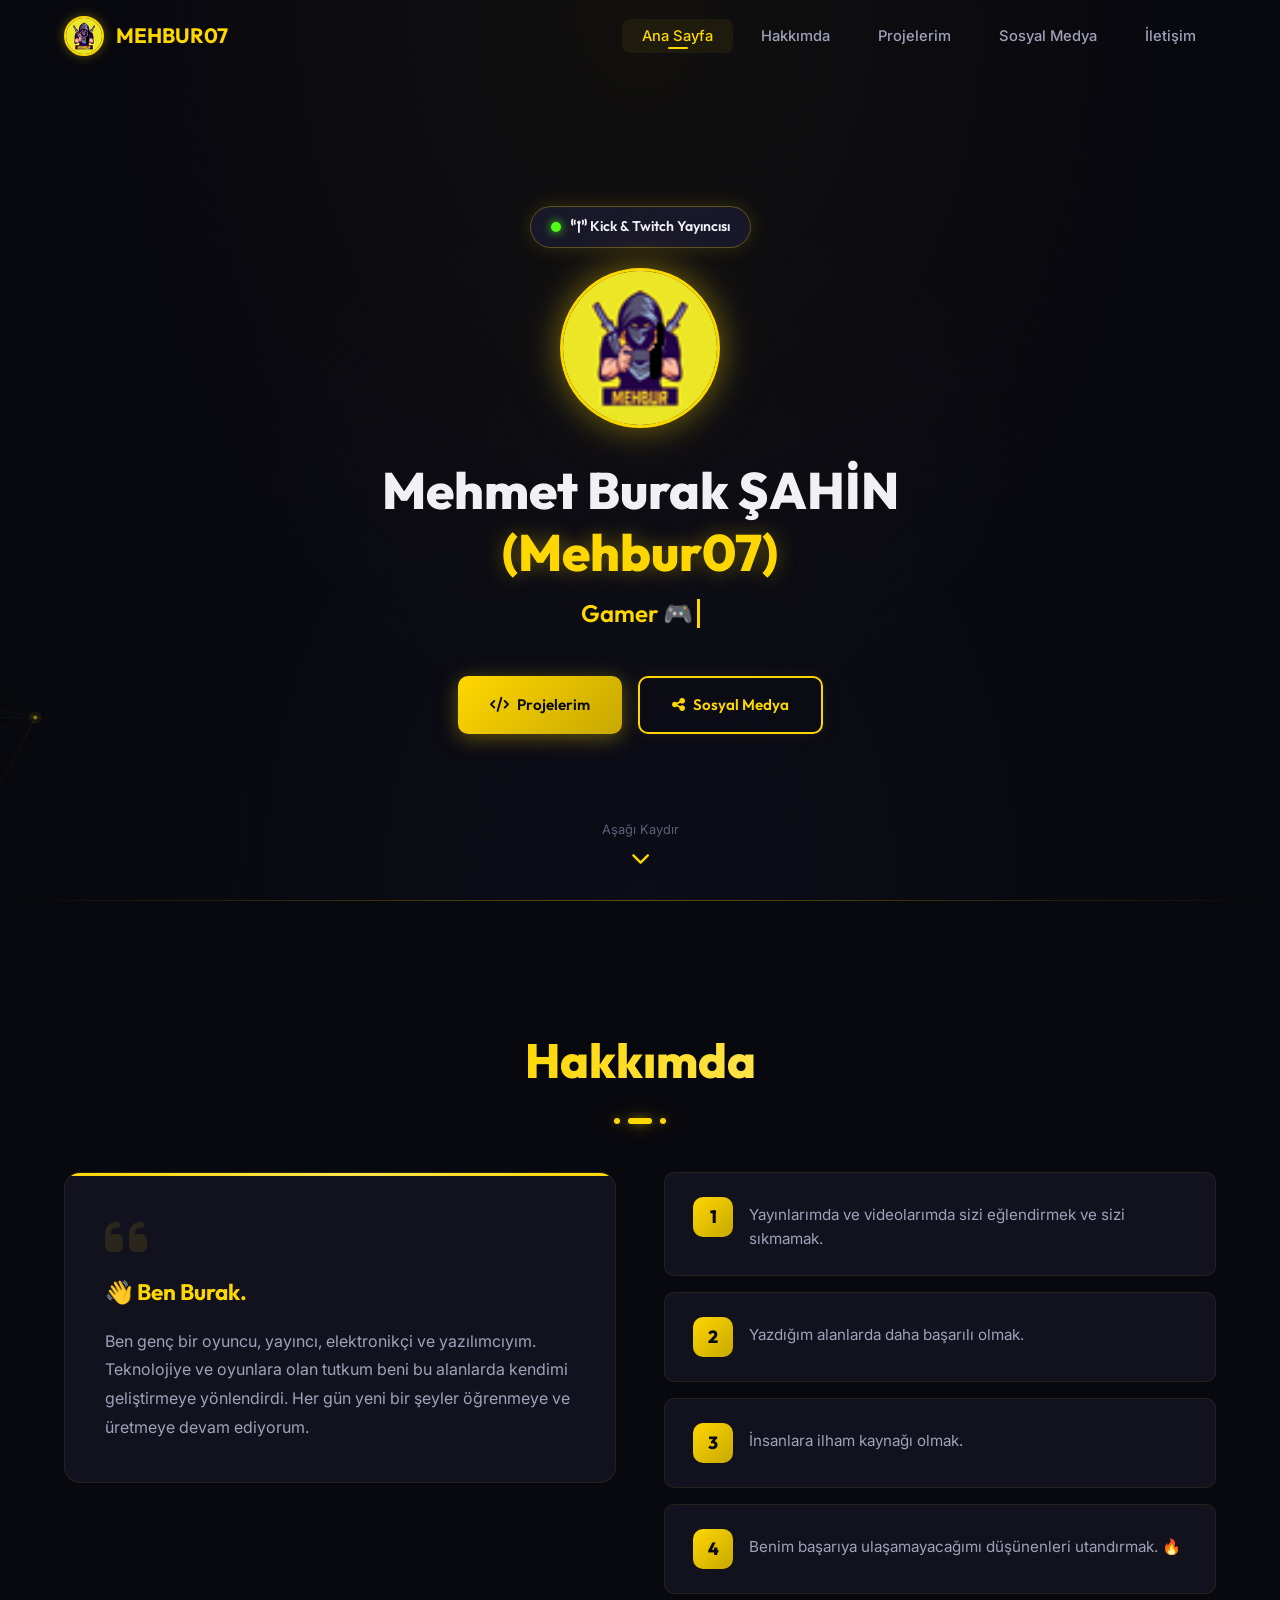
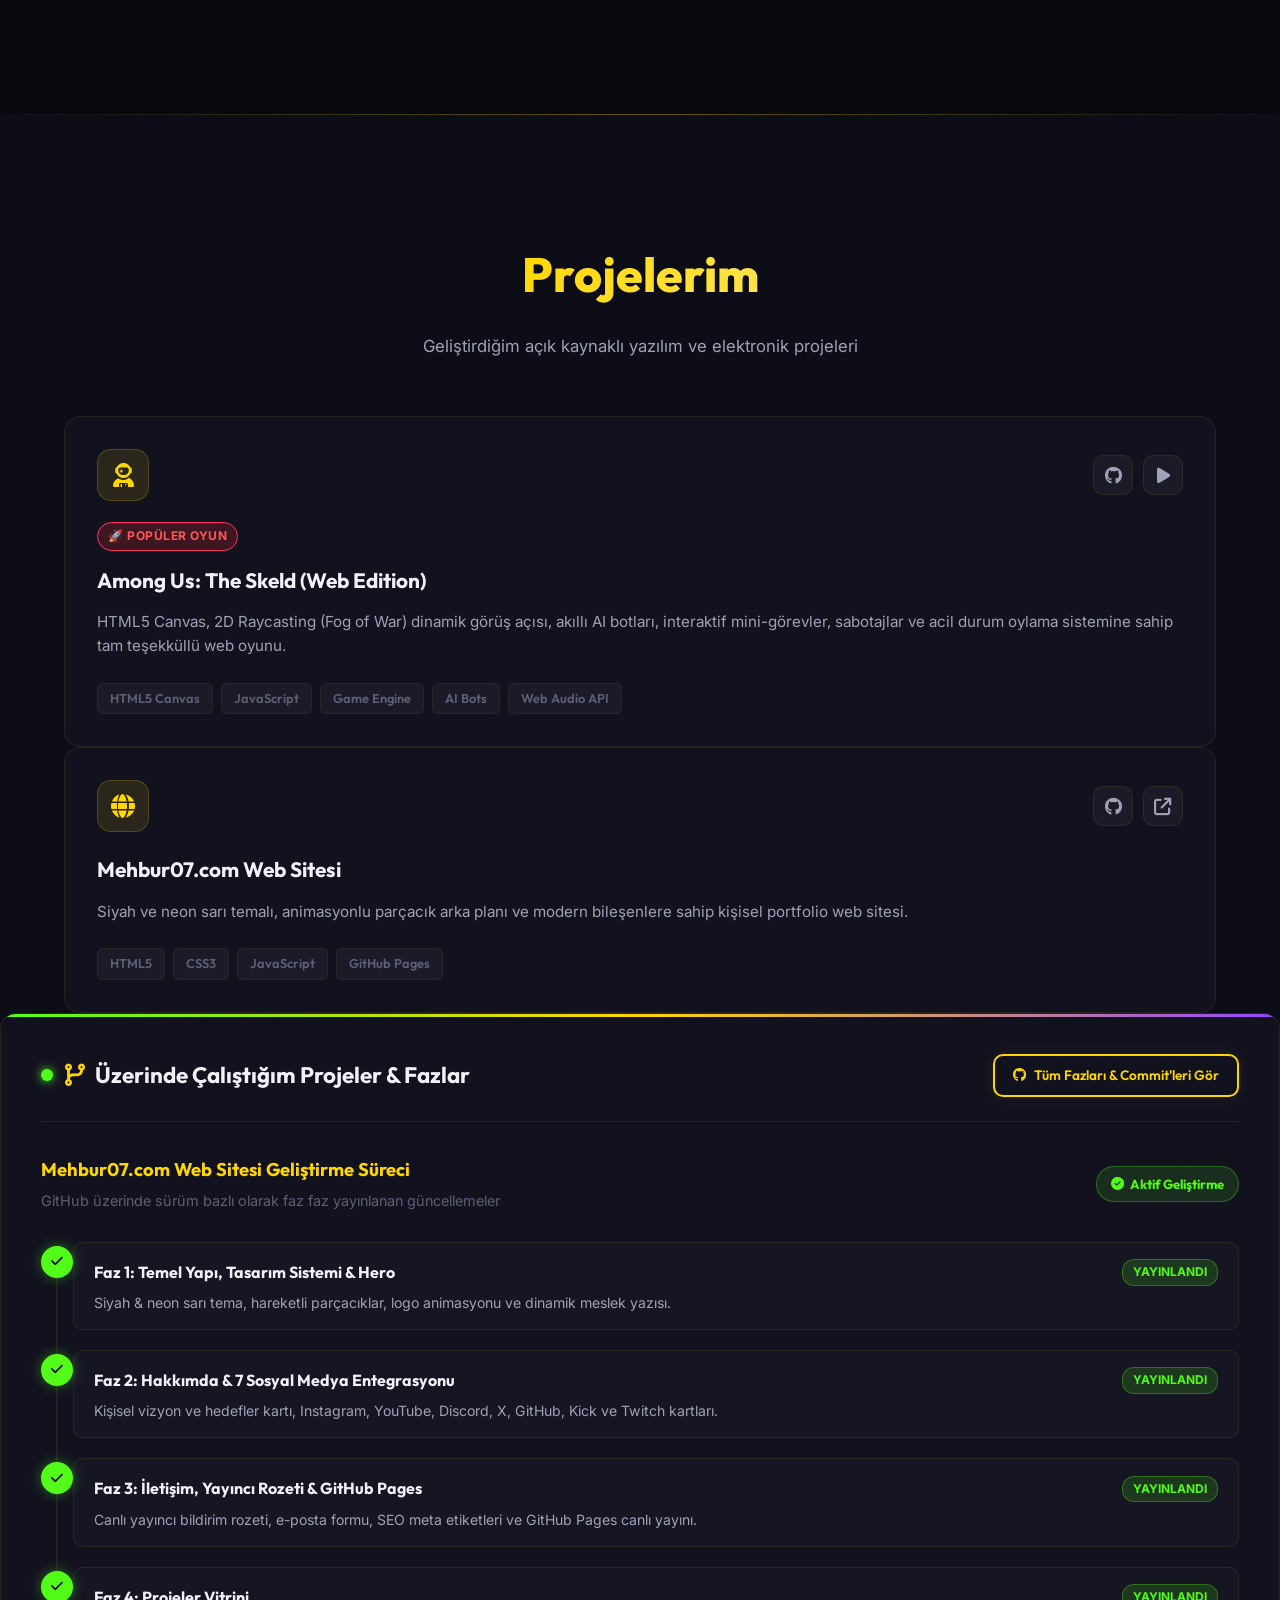
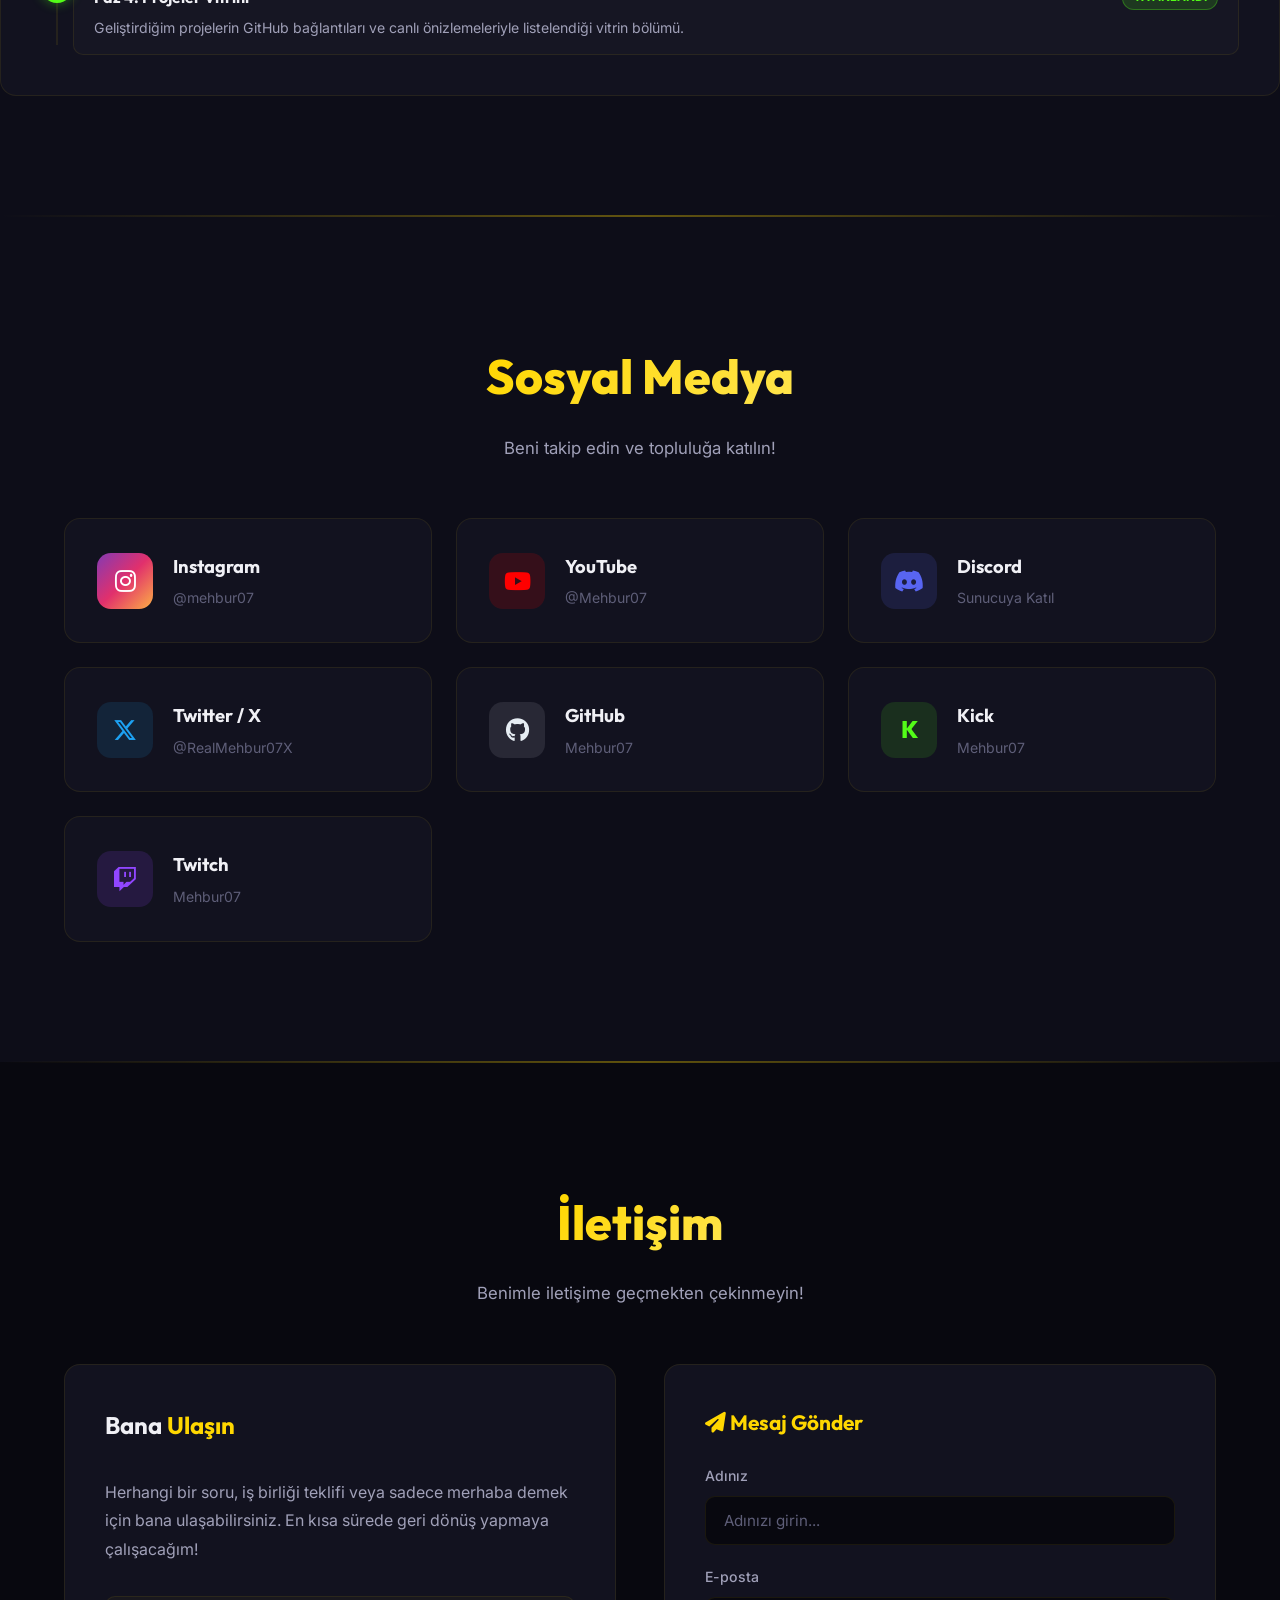
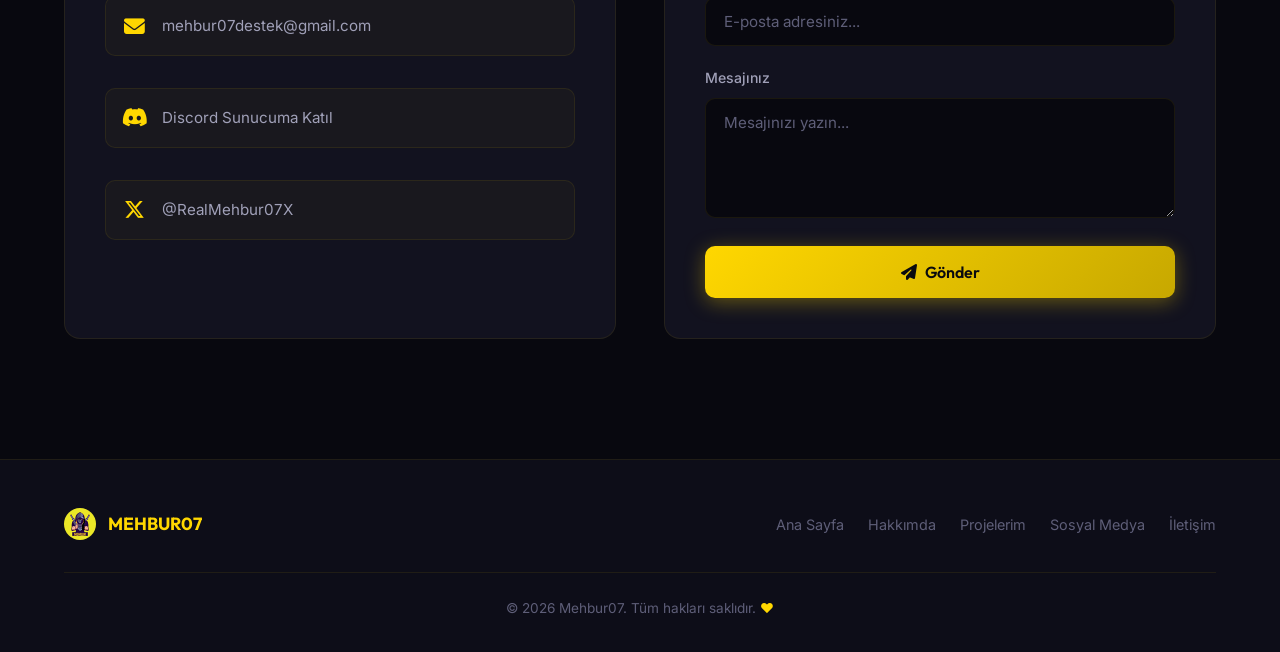
==== commit c44daab4: "remove: MehburAI projesi siteden kaldırıldı (artık özel repo, yalnızca yerel) - Projeler bölümünden " ====
--- a/index.html
+++ b/index.html
@@ -130,46 +130,8 @@
       <p class="section-subtitle reveal">Geliştirdiğim açık kaynaklı yazılım ve elektronik projeleri</p>
 
       <!-- Main Project Cards Grid -->
-      <!-- Project: MehburAI Desktop Assistant -->
-      <div class="project-card mehbur-ai-card reveal" style="--i: 0">
-        <div class="project-header">
-          <div class="project-icon">
-            <i class="fa-solid fa-brain"></i>
-          </div>
-          <div class="project-links" style="align-items: center;">
-            <a href="https://github.com/Mehbur07/MehburAI" target="_blank" rel="noopener noreferrer"
-              title="GitHub Deposu" class="proj-link-btn">
-              <i class="fa-brands fa-github"></i>
-            </a>
-            <a href="downloads/MehburAI.zip" download="MehburAI.zip"
-              title="Yapay Zekayı ve Kütüphaneleri Otomatik İndir & Kur" class="proj-download-btn-green">
-              <i class="fa-solid fa-download"></i> İndir (.zip)
-            </a>
-          </div>
-        </div>
-        <div class="project-body">
-          <div class="project-badge-tag"
-            style="background: rgba(0, 240, 255, 0.15); color: #00F0FF; border-color: rgba(0, 240, 255, 0.4);">⚡ Yeni •
-            Hibrit AI</div>
-          <h3 class="project-title" style="color: #00F0FF;">MehburAI — Hibrit Masaüstü Yapay Zekası</h3>
-          <p class="project-desc">
-            Cloudflare (1.1.1.1) ile anlık ağ durumunu algılayan, çevrim içiyken Google Gemini API & Wikipedia ile
-            araştırıp yerel hafızasına kaydeden, çevrim dışıyken Türkçe semantik morfolojik motoruyla öğrenilen
-            bilgileri hatırlayan Neon Cyan & Siyah temalı masaüstü yapay zekası.
-          </p>
-          <div class="project-tags">
-            <span class="tag" style="color: #00F0FF; border-color: rgba(0,240,255,0.3);">Python 3.10+</span>
-            <span class="tag">CustomTkinter</span>
-            <span class="tag">Google Gemini</span>
-            <span class="tag">SQLite Memory</span>
-            <span class="tag">Semantik NLP</span>
-            <span class="tag">Offline AI</span>
-          </div>
-        </div>
-      </div>
-
       <!-- Project 1: Among Us Web Clone -->
-      <div class="project-card reveal" style="--i: 1">
+      <div class="project-card reveal" style="--i: 0">
         <div class="project-header">
           <div class="project-icon">
             <i class="fa-solid fa-user-astronaut"></i>
@@ -303,11 +265,10 @@
             <div class="phase-marker"><i class="fa-solid fa-check"></i></div>
             <div class="phase-info">
               <div class="phase-head">
-                <h5>Faz 4: MehburAI & Projeler Vitrini</h5>
+                <h5>Faz 4: Projeler Vitrini</h5>
                 <span class="phase-tag done">Yayınlandı</span>
               </div>
-              <p>MehburAI hibrit yapay zeka masaüstü projesi, tek tıkla otomatik kurucu & yeşil indirme butonu ve GitHub
-                vitrini.</p>
+              <p>Geliştirdiğim projelerin GitHub bağlantıları ve canlı önizlemeleriyle listelendiği vitrin bölümü.</p>
             </div>
           </div>
         </div>
--- a/style.css
+++ b/style.css
@@ -840,83 +840,6 @@
 .project-card:hover .tag {
   border-color: rgba(255, 215, 0, 0.2);
   color: var(--text-secondary);
-}
-
-/* ===== MEHBUR AI CARD & GREEN DOWNLOAD BUTTON ===== */
-.project-card.mehbur-ai-card {
-  border-color: rgba(0, 240, 255, 0.25);
-  background: linear-gradient(145deg, rgba(18, 18, 31, 0.95), rgba(7, 24, 32, 0.75));
-  position: relative;
-  overflow: hidden;
-}
-
-.project-card.mehbur-ai-card::before {
-  content: '';
-  position: absolute;
-  top: 0;
-  left: 0;
-  right: 0;
-  height: 2px;
-  background: linear-gradient(90deg, #00F0FF, #00E676, #008B99);
-}
-
-.project-card.mehbur-ai-card:hover {
-  border-color: #00F0FF;
-  box-shadow: 0 10px 40px rgba(0, 240, 255, 0.25);
-}
-
-.project-card.mehbur-ai-card .project-icon {
-  background: rgba(0, 240, 255, 0.12);
-  color: #00F0FF;
-  border: 1px solid rgba(0, 240, 255, 0.35);
-}
-
-.project-card.mehbur-ai-card:hover .project-icon {
-  background: linear-gradient(135deg, #00F0FF, #008B99);
-  color: #05070a;
-  box-shadow: 0 0 22px rgba(0, 240, 255, 0.55);
-}
-
-.proj-download-btn-green {
-  display: inline-flex;
-  align-items: center;
-  gap: 8px;
-  padding: 8px 16px;
-  background: linear-gradient(135deg, #00E676, #00C853);
-  color: #050d08 !important;
-  font-family: var(--font-heading);
-  font-size: 0.9rem;
-  font-weight: 800;
-  border-radius: 10px;
-  border: 1px solid #69F0AE;
-  box-shadow: 0 0 15px rgba(0, 230, 118, 0.4);
-  transition: var(--transition);
-  text-decoration: none;
-  cursor: pointer;
-}
-
-.proj-download-btn-green:hover {
-  background: linear-gradient(135deg, #69F0AE, #00E676);
-  color: #000 !important;
-  box-shadow: 0 0 25px rgba(0, 230, 118, 0.75);
-  transform: translateY(-2px) scale(1.03);
-}
-
-.proj-download-btn-green i {
-  font-size: 1rem;
-  animation: bounceDown 1.6s infinite ease-in-out;
-}
-
-@keyframes bounceDown {
-
-  0%,
-  100% {
-    transform: translateY(0);
-  }
-
-  50% {
-    transform: translateY(3px);
-  }
 }
 
 /* ===== ONGOING PROJECTS / PHASE ROADMAP ===== */
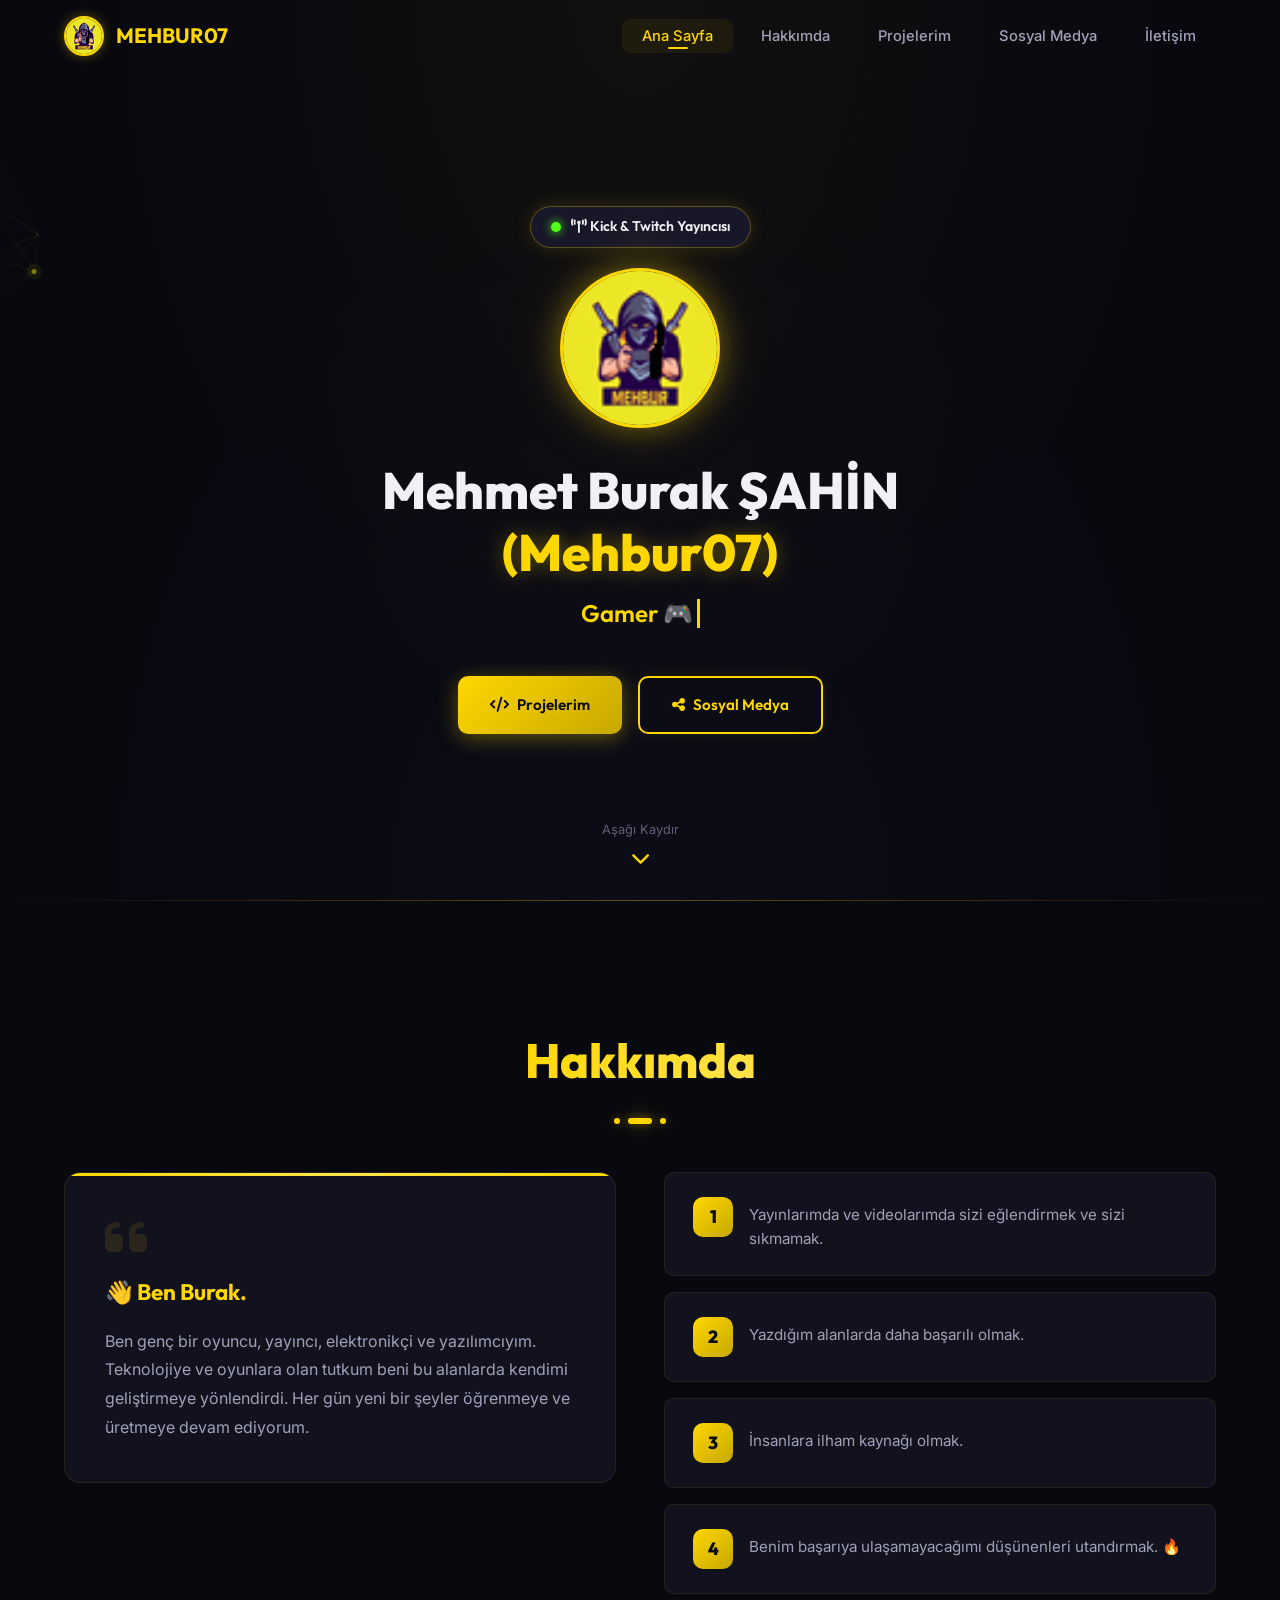
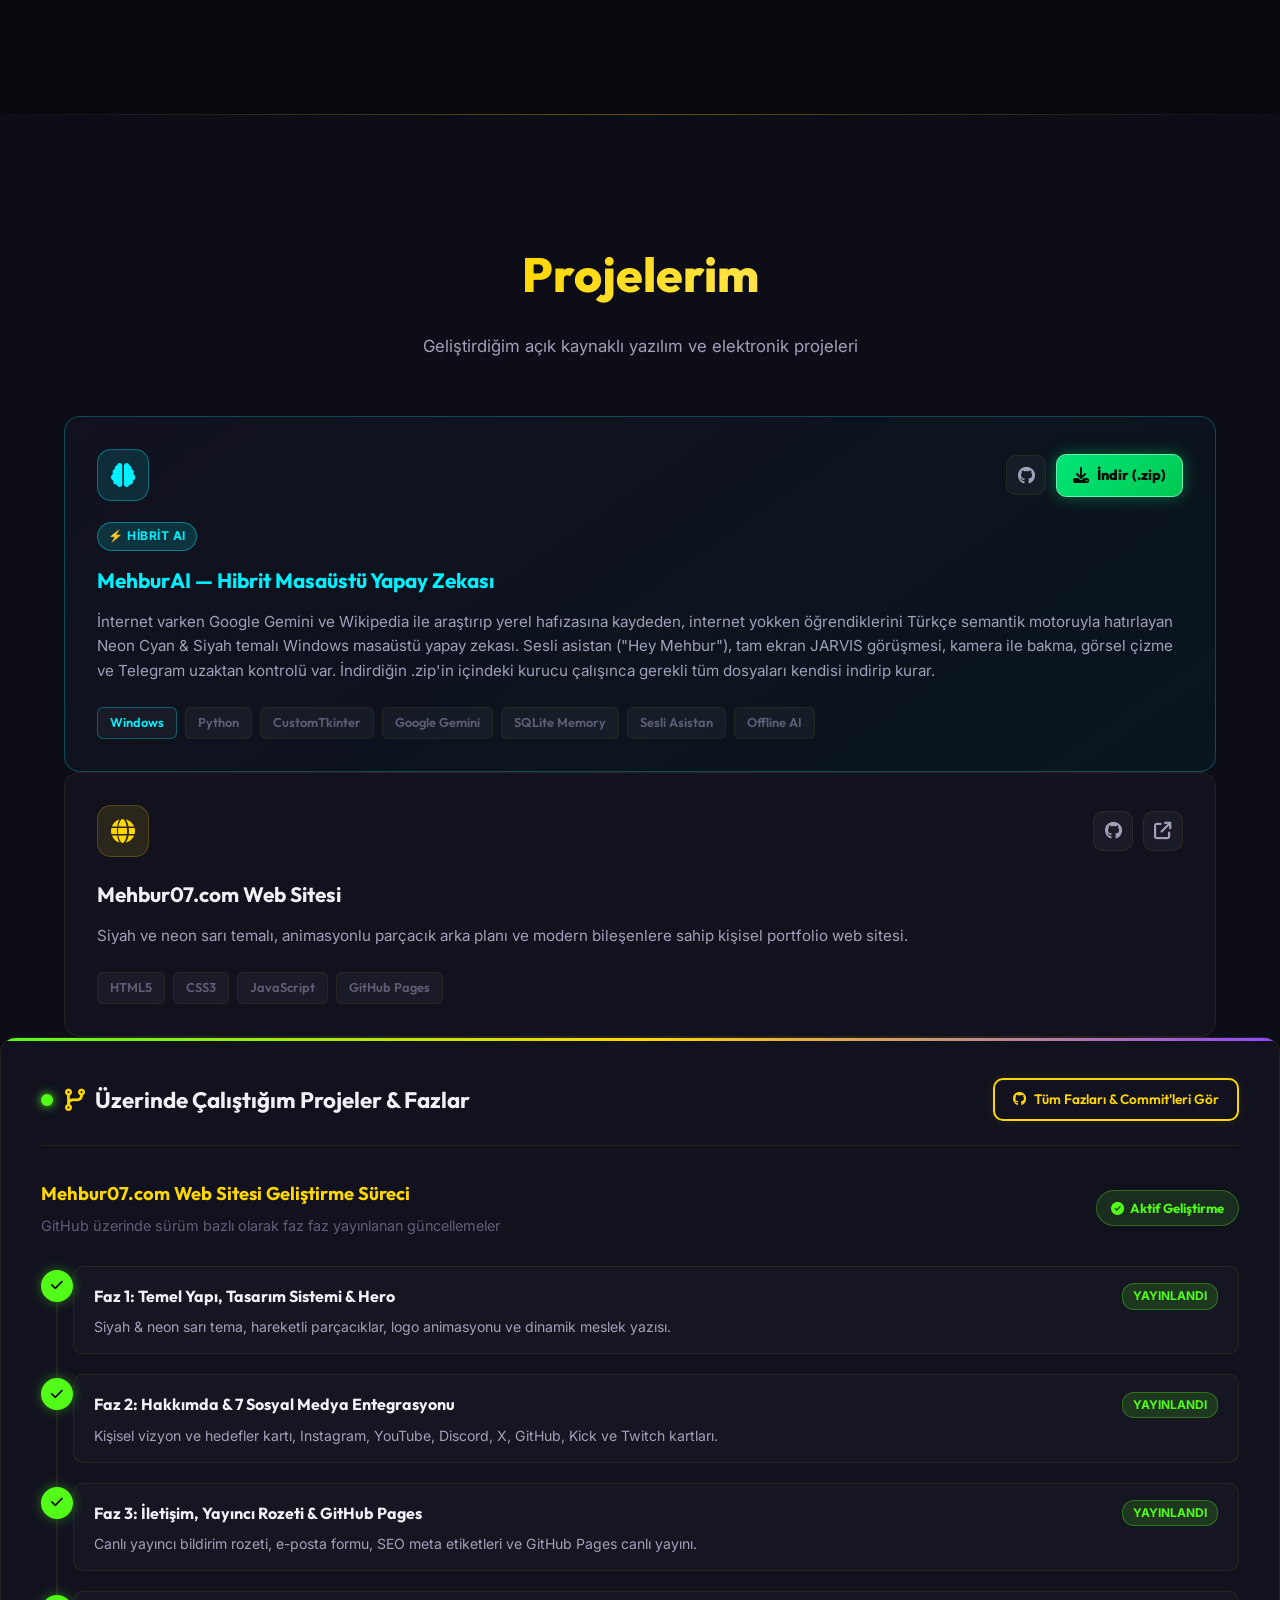
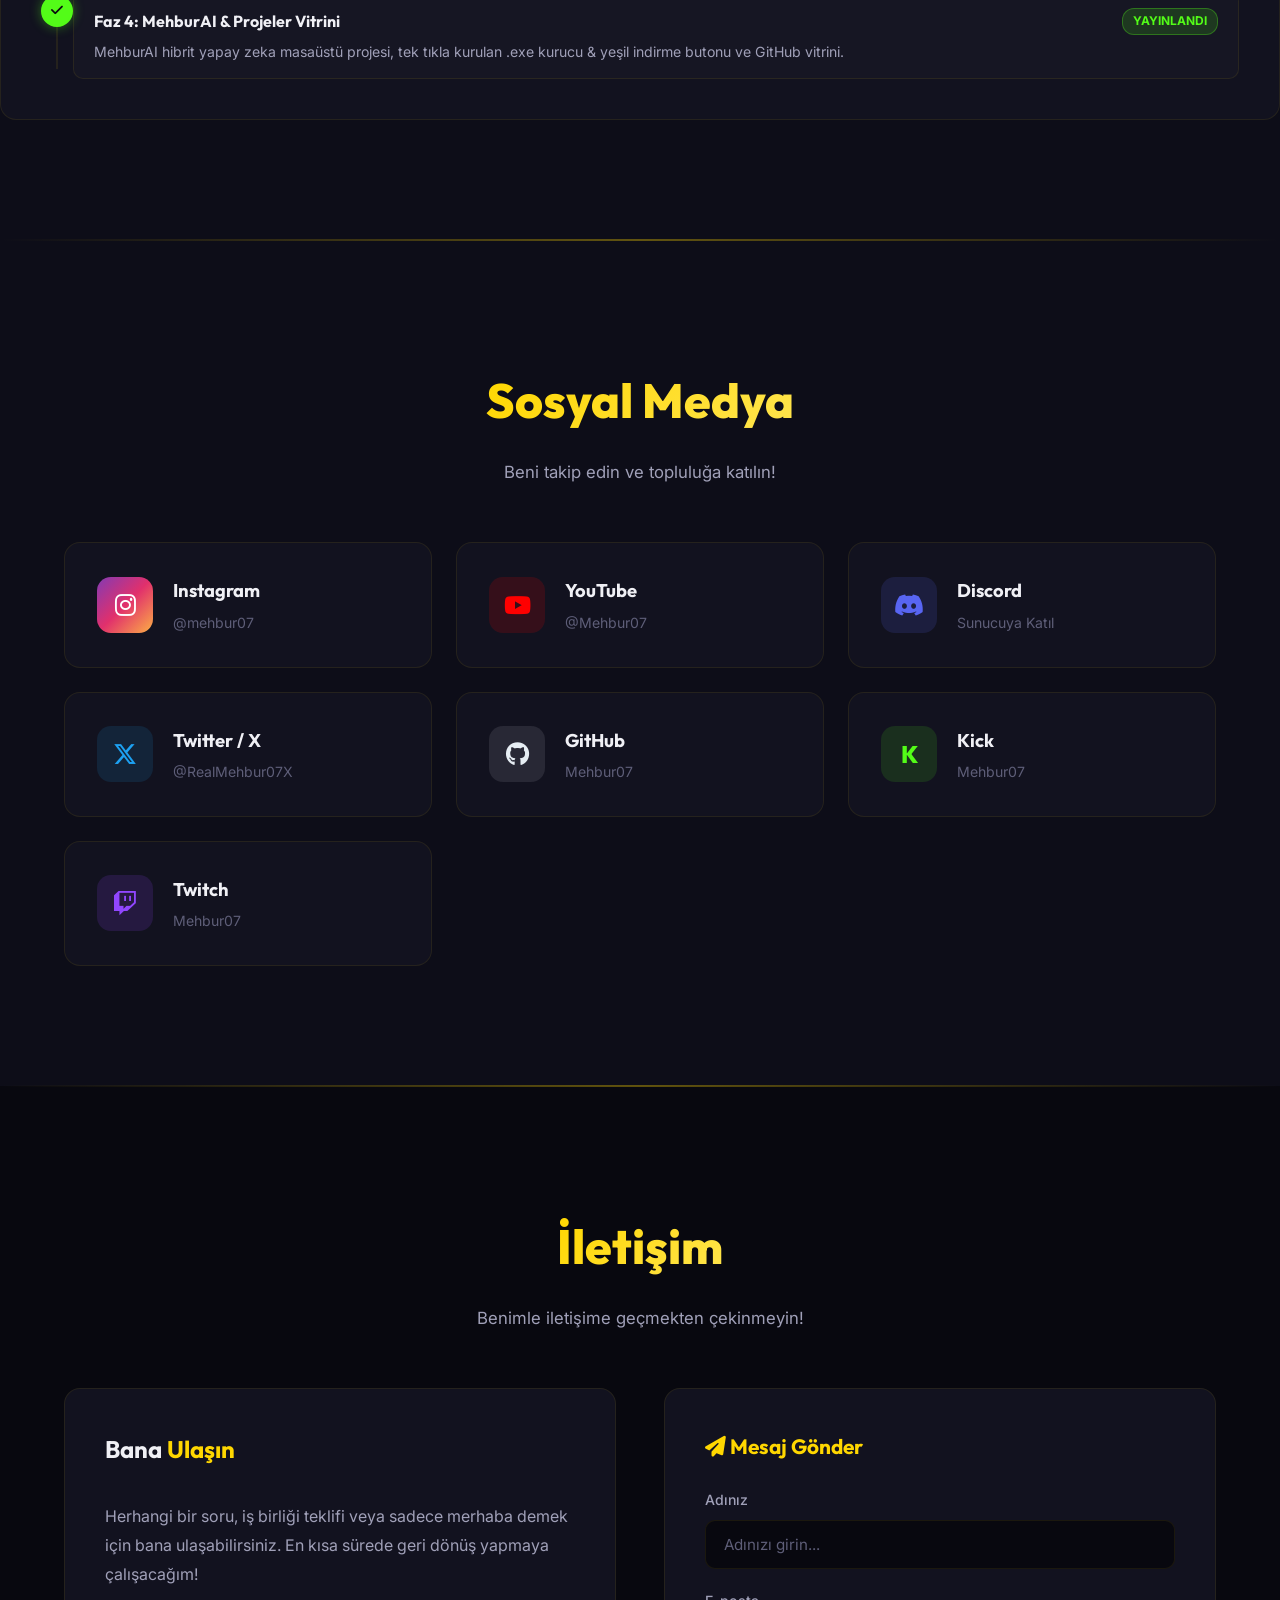
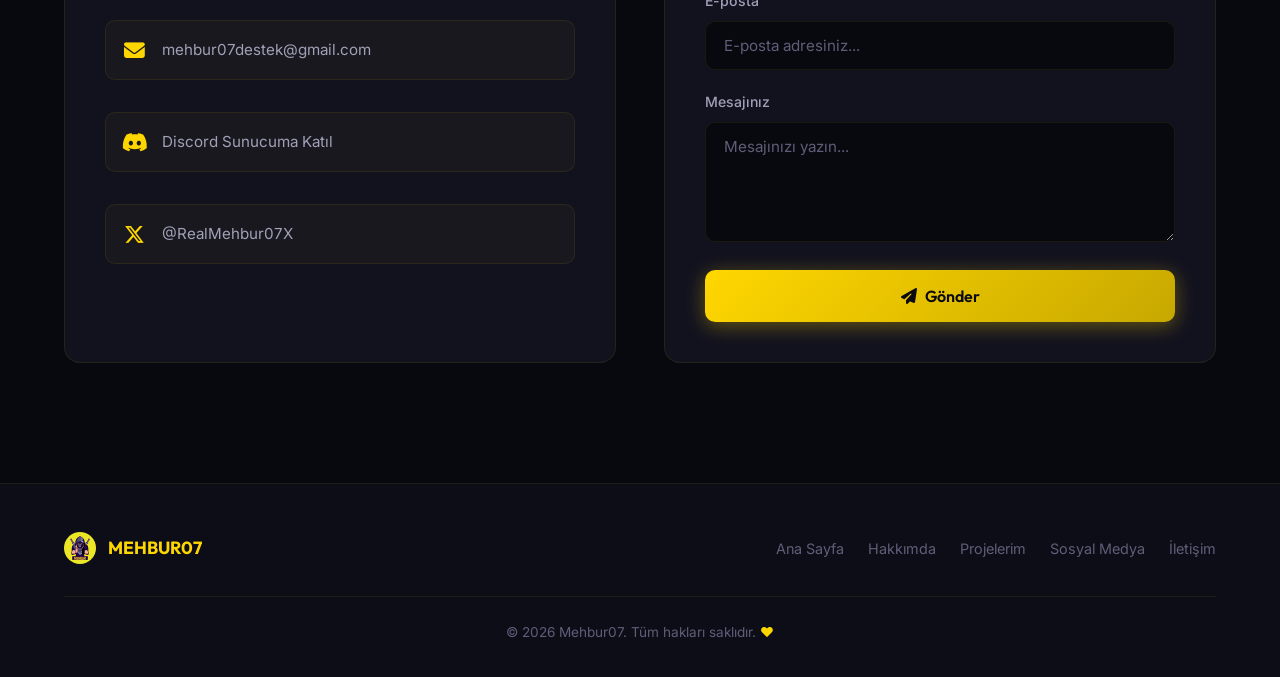
==== commit 16a6b093: "site: Among Us kaldırıldı, MehburAI kartı ve indirme butonu (Release'teki MehburAI.zip) geri eklendi" ====
--- a/index.html
+++ b/index.html
@@ -130,37 +130,44 @@
       <p class="section-subtitle reveal">Geliştirdiğim açık kaynaklı yazılım ve elektronik projeleri</p>
 
       <!-- Main Project Cards Grid -->
-      <!-- Project 1: Among Us Web Clone -->
-      <div class="project-card reveal" style="--i: 0">
+      <!-- Project 1: MehburAI Desktop Assistant -->
+      <div class="project-card mehbur-ai-card reveal" style="--i: 0">
         <div class="project-header">
           <div class="project-icon">
-            <i class="fa-solid fa-user-astronaut"></i>
-          </div>
-          <div class="project-links">
-            <a href="https://github.com/Mehbur07/mehbur07-site/tree/master/among-us" target="_blank"
-              rel="noopener noreferrer" title="GitHub Deposu" class="proj-link-btn">
+            <i class="fa-solid fa-brain"></i>
+          </div>
+          <div class="project-links" style="align-items: center;">
+            <a href="https://github.com/Mehbur07/MehburAI" target="_blank" rel="noopener noreferrer"
+              title="GitHub Deposu" class="proj-link-btn">
               <i class="fa-brands fa-github"></i>
             </a>
-            <a href="among-us/index.html" target="_blank" rel="noopener noreferrer" title="Oyunu Başlat (Hemen Oyna)"
-              class="proj-link-btn highlight-btn">
-              <i class="fa-solid fa-play"></i>
+            <a href="https://github.com/Mehbur07/MehburAI/releases/latest/download/MehburAI.zip" download="MehburAI.zip"
+              title="Zip'in içinde yalnızca kurucu .exe var; çalışınca tüm dosyaları indirip kurar (Windows)"
+              class="proj-download-btn-green">
+              <i class="fa-solid fa-download"></i> İndir (.zip)
             </a>
           </div>
         </div>
         <div class="project-body">
           <div class="project-badge-tag"
-            style="background: rgba(234, 43, 43, 0.2); color: #ff5555; border-color: #ff3366;">🚀 Popüler Oyun</div>
-          <h3 class="project-title">Among Us: The Skeld (Web Edition)</h3>
+            style="background: rgba(0, 240, 255, 0.15); color: #00F0FF; border-color: rgba(0, 240, 255, 0.4);">⚡ Hibrit
+            AI</div>
+          <h3 class="project-title" style="color: #00F0FF;">MehburAI — Hibrit Masaüstü Yapay Zekası</h3>
           <p class="project-desc">
-            HTML5 Canvas, 2D Raycasting (Fog of War) dinamik görüş açısı, akıllı AI botları, interaktif mini-görevler,
-            sabotajlar ve acil durum oylama sistemine sahip tam teşekküllü web oyunu.
+            İnternet varken Google Gemini ve Wikipedia ile araştırıp yerel hafızasına kaydeden, internet yokken
+            öğrendiklerini Türkçe semantik motoruyla hatırlayan Neon Cyan &amp; Siyah temalı Windows masaüstü yapay
+            zekası. Sesli asistan ("Hey Mehbur"), tam ekran JARVIS görüşmesi, kamera ile bakma, görsel çizme ve
+            Telegram uzaktan kontrolü var. İndirdiğin .zip'in içindeki kurucu çalışınca gerekli tüm dosyaları kendisi
+            indirip kurar.
           </p>
           <div class="project-tags">
-            <span class="tag">HTML5 Canvas</span>
-            <span class="tag">JavaScript</span>
-            <span class="tag">Game Engine</span>
-            <span class="tag">AI Bots</span>
-            <span class="tag">Web Audio API</span>
+            <span class="tag" style="color: #00F0FF; border-color: rgba(0,240,255,0.3);">Windows</span>
+            <span class="tag">Python</span>
+            <span class="tag">CustomTkinter</span>
+            <span class="tag">Google Gemini</span>
+            <span class="tag">SQLite Memory</span>
+            <span class="tag">Sesli Asistan</span>
+            <span class="tag">Offline AI</span>
           </div>
         </div>
       </div>
@@ -265,10 +272,10 @@
             <div class="phase-marker"><i class="fa-solid fa-check"></i></div>
             <div class="phase-info">
               <div class="phase-head">
-                <h5>Faz 4: Projeler Vitrini</h5>
+                <h5>Faz 4: MehburAI &amp; Projeler Vitrini</h5>
                 <span class="phase-tag done">Yayınlandı</span>
               </div>
-              <p>Geliştirdiğim projelerin GitHub bağlantıları ve canlı önizlemeleriyle listelendiği vitrin bölümü.</p>
+              <p>MehburAI hibrit yapay zeka masaüstü projesi, tek tıkla kurulan .exe kurucu &amp; yeşil indirme butonu ve GitHub vitrini.</p>
             </div>
           </div>
         </div>
--- a/style.css
+++ b/style.css
@@ -840,6 +840,83 @@
 .project-card:hover .tag {
   border-color: rgba(255, 215, 0, 0.2);
   color: var(--text-secondary);
+}
+
+/* ===== MEHBUR AI CARD & GREEN DOWNLOAD BUTTON ===== */
+.project-card.mehbur-ai-card {
+  border-color: rgba(0, 240, 255, 0.25);
+  background: linear-gradient(145deg, rgba(18, 18, 31, 0.95), rgba(7, 24, 32, 0.75));
+  position: relative;
+  overflow: hidden;
+}
+
+.project-card.mehbur-ai-card::before {
+  content: '';
+  position: absolute;
+  top: 0;
+  left: 0;
+  right: 0;
+  height: 2px;
+  background: linear-gradient(90deg, #00F0FF, #00E676, #008B99);
+}
+
+.project-card.mehbur-ai-card:hover {
+  border-color: #00F0FF;
+  box-shadow: 0 10px 40px rgba(0, 240, 255, 0.25);
+}
+
+.project-card.mehbur-ai-card .project-icon {
+  background: rgba(0, 240, 255, 0.12);
+  color: #00F0FF;
+  border: 1px solid rgba(0, 240, 255, 0.35);
+}
+
+.project-card.mehbur-ai-card:hover .project-icon {
+  background: linear-gradient(135deg, #00F0FF, #008B99);
+  color: #05070a;
+  box-shadow: 0 0 22px rgba(0, 240, 255, 0.55);
+}
+
+.proj-download-btn-green {
+  display: inline-flex;
+  align-items: center;
+  gap: 8px;
+  padding: 8px 16px;
+  background: linear-gradient(135deg, #00E676, #00C853);
+  color: #050d08 !important;
+  font-family: var(--font-heading);
+  font-size: 0.9rem;
+  font-weight: 800;
+  border-radius: 10px;
+  border: 1px solid #69F0AE;
+  box-shadow: 0 0 15px rgba(0, 230, 118, 0.4);
+  transition: var(--transition);
+  text-decoration: none;
+  cursor: pointer;
+}
+
+.proj-download-btn-green:hover {
+  background: linear-gradient(135deg, #69F0AE, #00E676);
+  color: #000 !important;
+  box-shadow: 0 0 25px rgba(0, 230, 118, 0.75);
+  transform: translateY(-2px) scale(1.03);
+}
+
+.proj-download-btn-green i {
+  font-size: 1rem;
+  animation: bounceDown 1.6s infinite ease-in-out;
+}
+
+@keyframes bounceDown {
+
+  0%,
+  100% {
+    transform: translateY(0);
+  }
+
+  50% {
+    transform: translateY(3px);
+  }
 }
 
 /* ===== ONGOING PROJECTS / PHASE ROADMAP ===== */
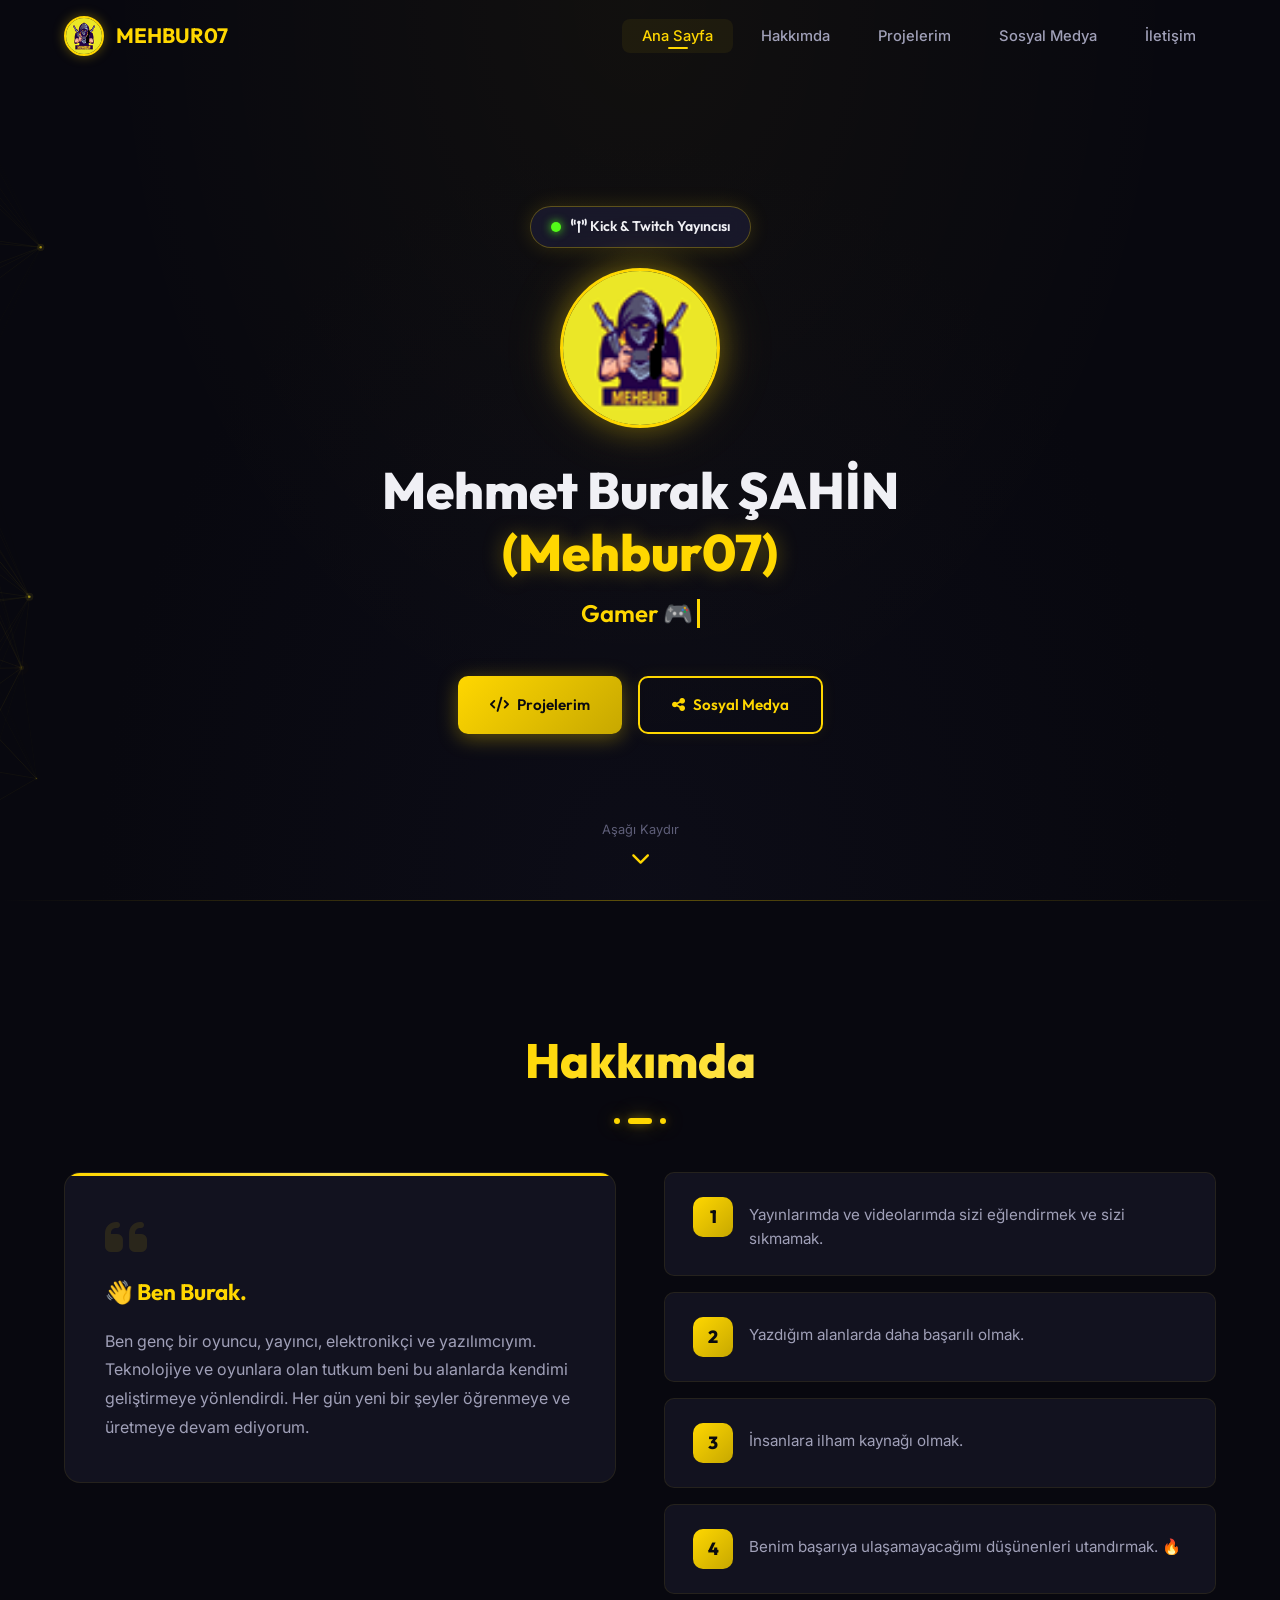
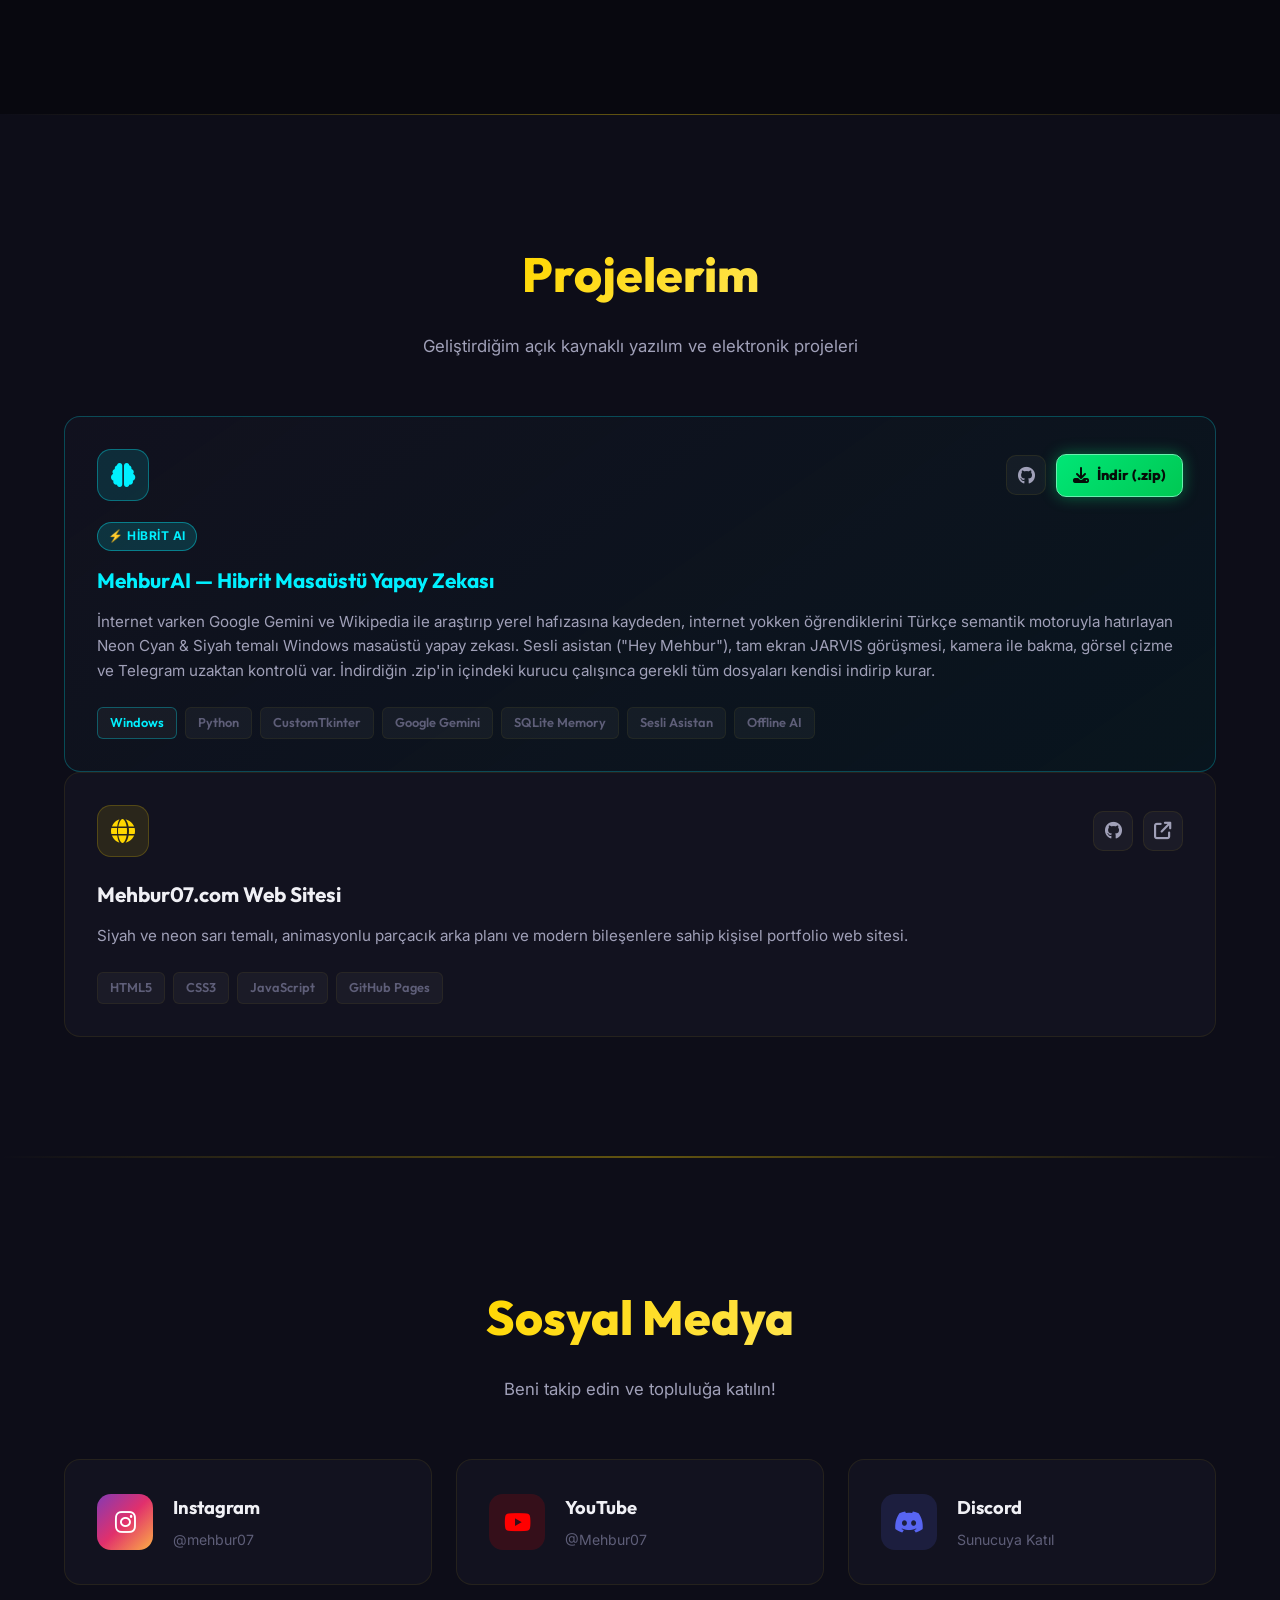
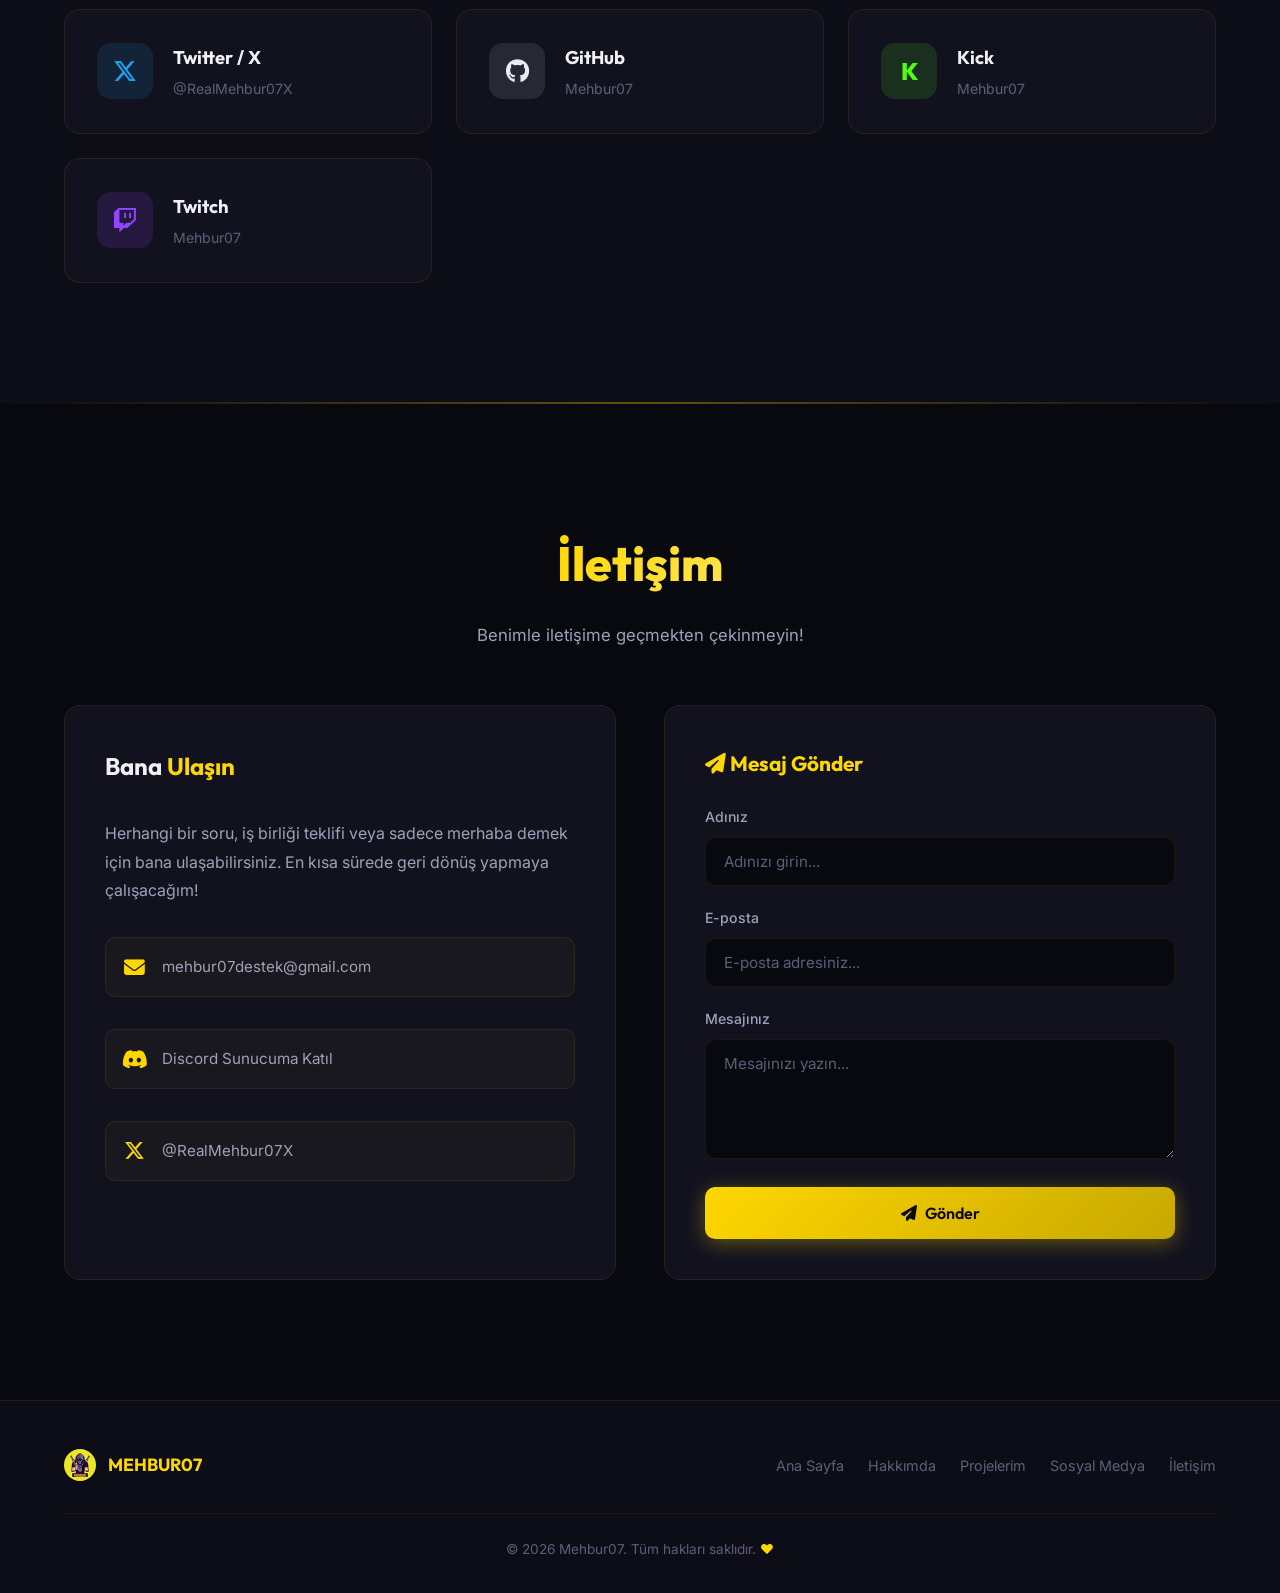
==== commit 3c1d2bd4: "site: 'Üzerinde Çalıştığım Projeler & Fazlar' bölümü kaldırıldı Co-Authored-By: Claude Sonnet 5 <nor" ====
--- a/index.html
+++ b/index.html
@@ -205,84 +205,6 @@
       </div>
 
     </div>
-
-    <!-- ===== ONGOING PROJECTS & PHASES (Üzerinde Çalıştığım Projeler) ===== -->
-    <div class="ongoing-projects-wrapper reveal">
-      <div class="ongoing-header">
-        <div class="ongoing-title-box">
-          <span class="pulse-indicator"></span>
-          <h3><i class="fa-solid fa-code-branch"></i> Üzerinde Çalıştığım Projeler & Fazlar</h3>
-        </div>
-        <a href="https://github.com/Mehbur07/mehbur07-site/commits/master" target="_blank" rel="noopener noreferrer"
-          class="btn btn-outline btn-sm">
-          <i class="fa-brands fa-github"></i> Tüm Fazları & Commit'leri Gör
-        </a>
-      </div>
-
-      <!-- Active Project Phase Tracker -->
-      <div class="phase-tracker-card">
-        <div class="phase-card-top">
-          <div>
-            <h4>Mehbur07.com Web Sitesi Geliştirme Süreci</h4>
-            <p>GitHub üzerinde sürüm bazlı olarak faz faz yayınlanan güncellemeler</p>
-          </div>
-          <span class="status-badge active"><i class="fa-solid fa-circle-check"></i> Aktif Geliştirme</span>
-        </div>
-
-        <div class="phases-timeline">
-          <!-- Phase 1 -->
-          <div class="phase-item completed">
-            <div class="phase-marker"><i class="fa-solid fa-check"></i></div>
-            <div class="phase-info">
-              <div class="phase-head">
-                <h5>Faz 1: Temel Yapı, Tasarım Sistemi & Hero</h5>
-                <span class="phase-tag done">Yayınlandı</span>
-              </div>
-              <p>Siyah & neon sarı tema, hareketli parçacıklar, logo animasyonu ve dinamik meslek yazısı.</p>
-            </div>
-          </div>
-
-          <!-- Phase 2 -->
-          <div class="phase-item completed">
-            <div class="phase-marker"><i class="fa-solid fa-check"></i></div>
-            <div class="phase-info">
-              <div class="phase-head">
-                <h5>Faz 2: Hakkımda & 7 Sosyal Medya Entegrasyonu</h5>
-                <span class="phase-tag done">Yayınlandı</span>
-              </div>
-              <p>Kişisel vizyon ve hedefler kartı, Instagram, YouTube, Discord, X, GitHub, Kick ve Twitch kartları.
-              </p>
-            </div>
-          </div>
-
-          <!-- Phase 3 -->
-          <div class="phase-item completed">
-            <div class="phase-marker"><i class="fa-solid fa-check"></i></div>
-            <div class="phase-info">
-              <div class="phase-head">
-                <h5>Faz 3: İletişim, Yayıncı Rozeti & GitHub Pages</h5>
-                <span class="phase-tag done">Yayınlandı</span>
-              </div>
-              <p>Canlı yayıncı bildirim rozeti, e-posta formu, SEO meta etiketleri ve GitHub Pages canlı yayını.</p>
-            </div>
-          </div>
-
-          <!-- Phase 4 -->
-          <div class="phase-item completed">
-            <div class="phase-marker"><i class="fa-solid fa-check"></i></div>
-            <div class="phase-info">
-              <div class="phase-head">
-                <h5>Faz 4: MehburAI &amp; Projeler Vitrini</h5>
-                <span class="phase-tag done">Yayınlandı</span>
-              </div>
-              <p>MehburAI hibrit yapay zeka masaüstü projesi, tek tıkla kurulan .exe kurucu &amp; yeşil indirme butonu ve GitHub vitrini.</p>
-            </div>
-          </div>
-        </div>
-      </div>
-
-    </div>
-
     </div>
   </section>
 
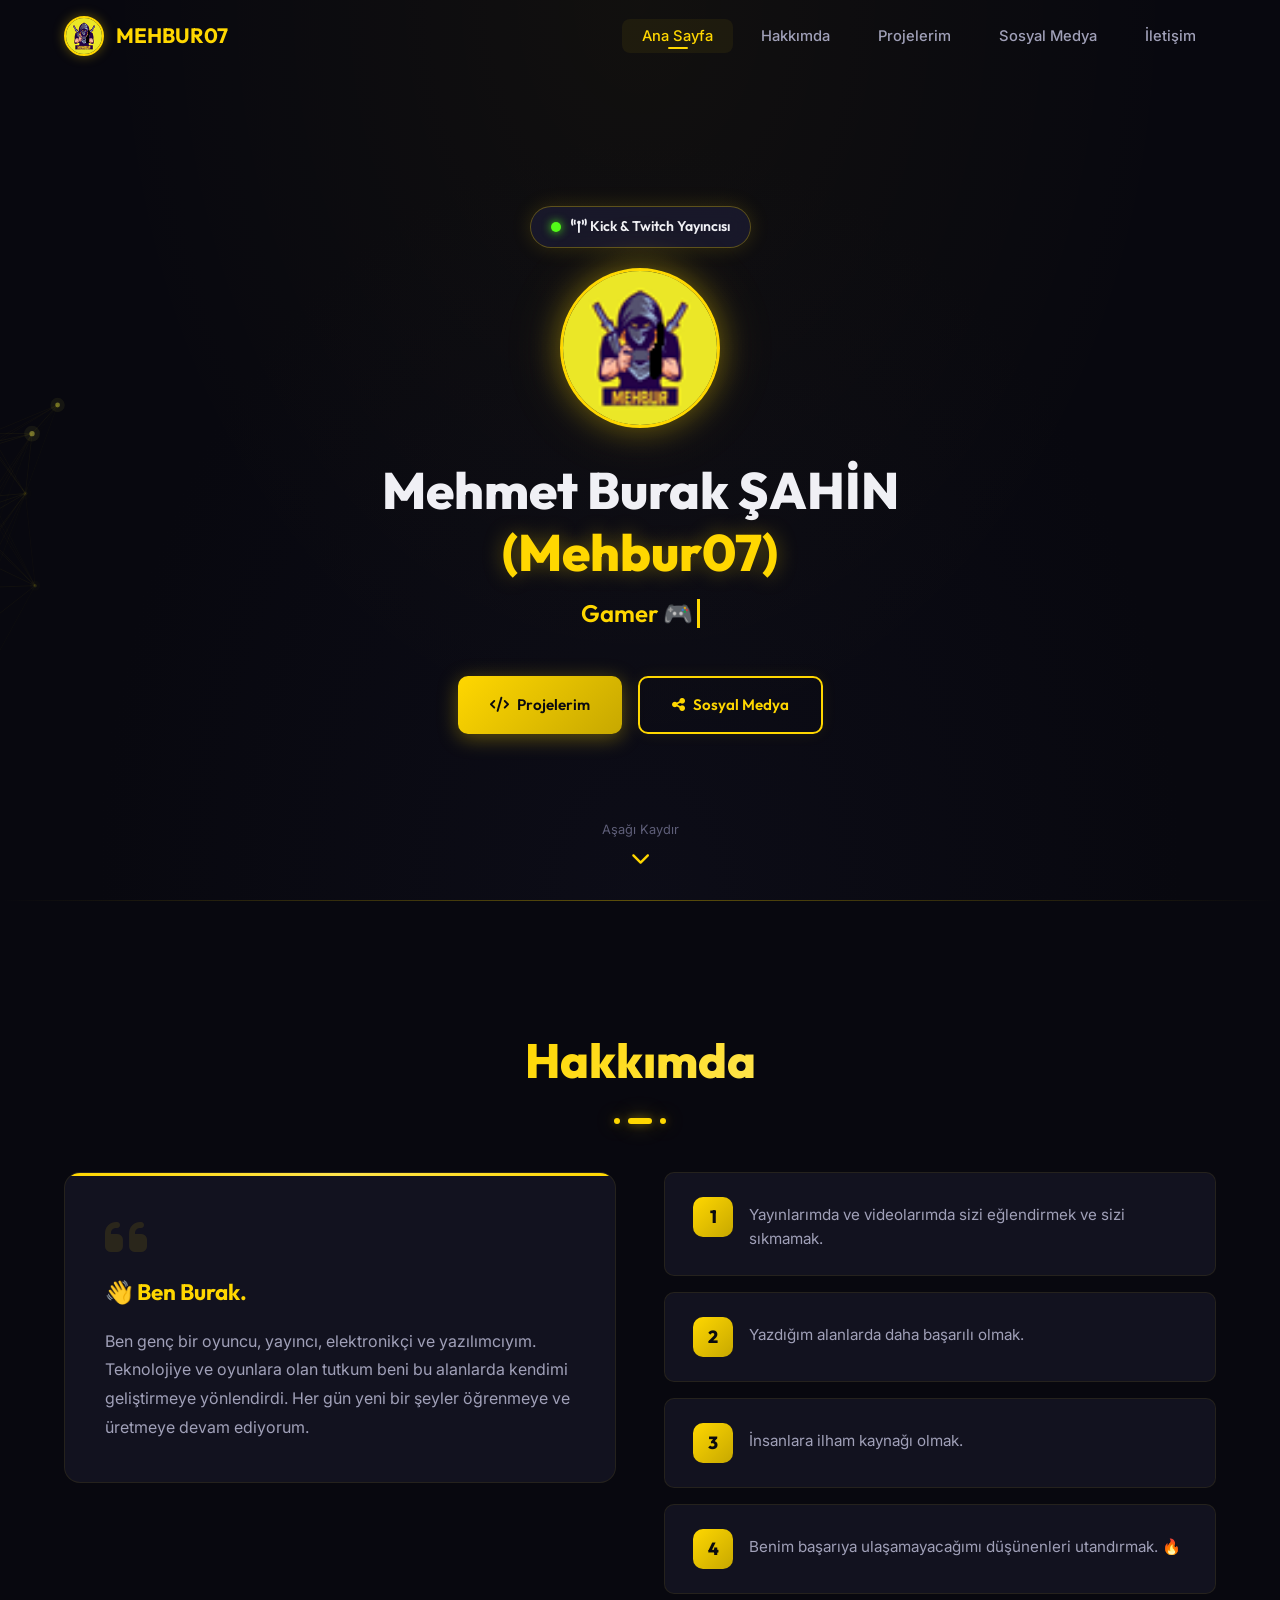
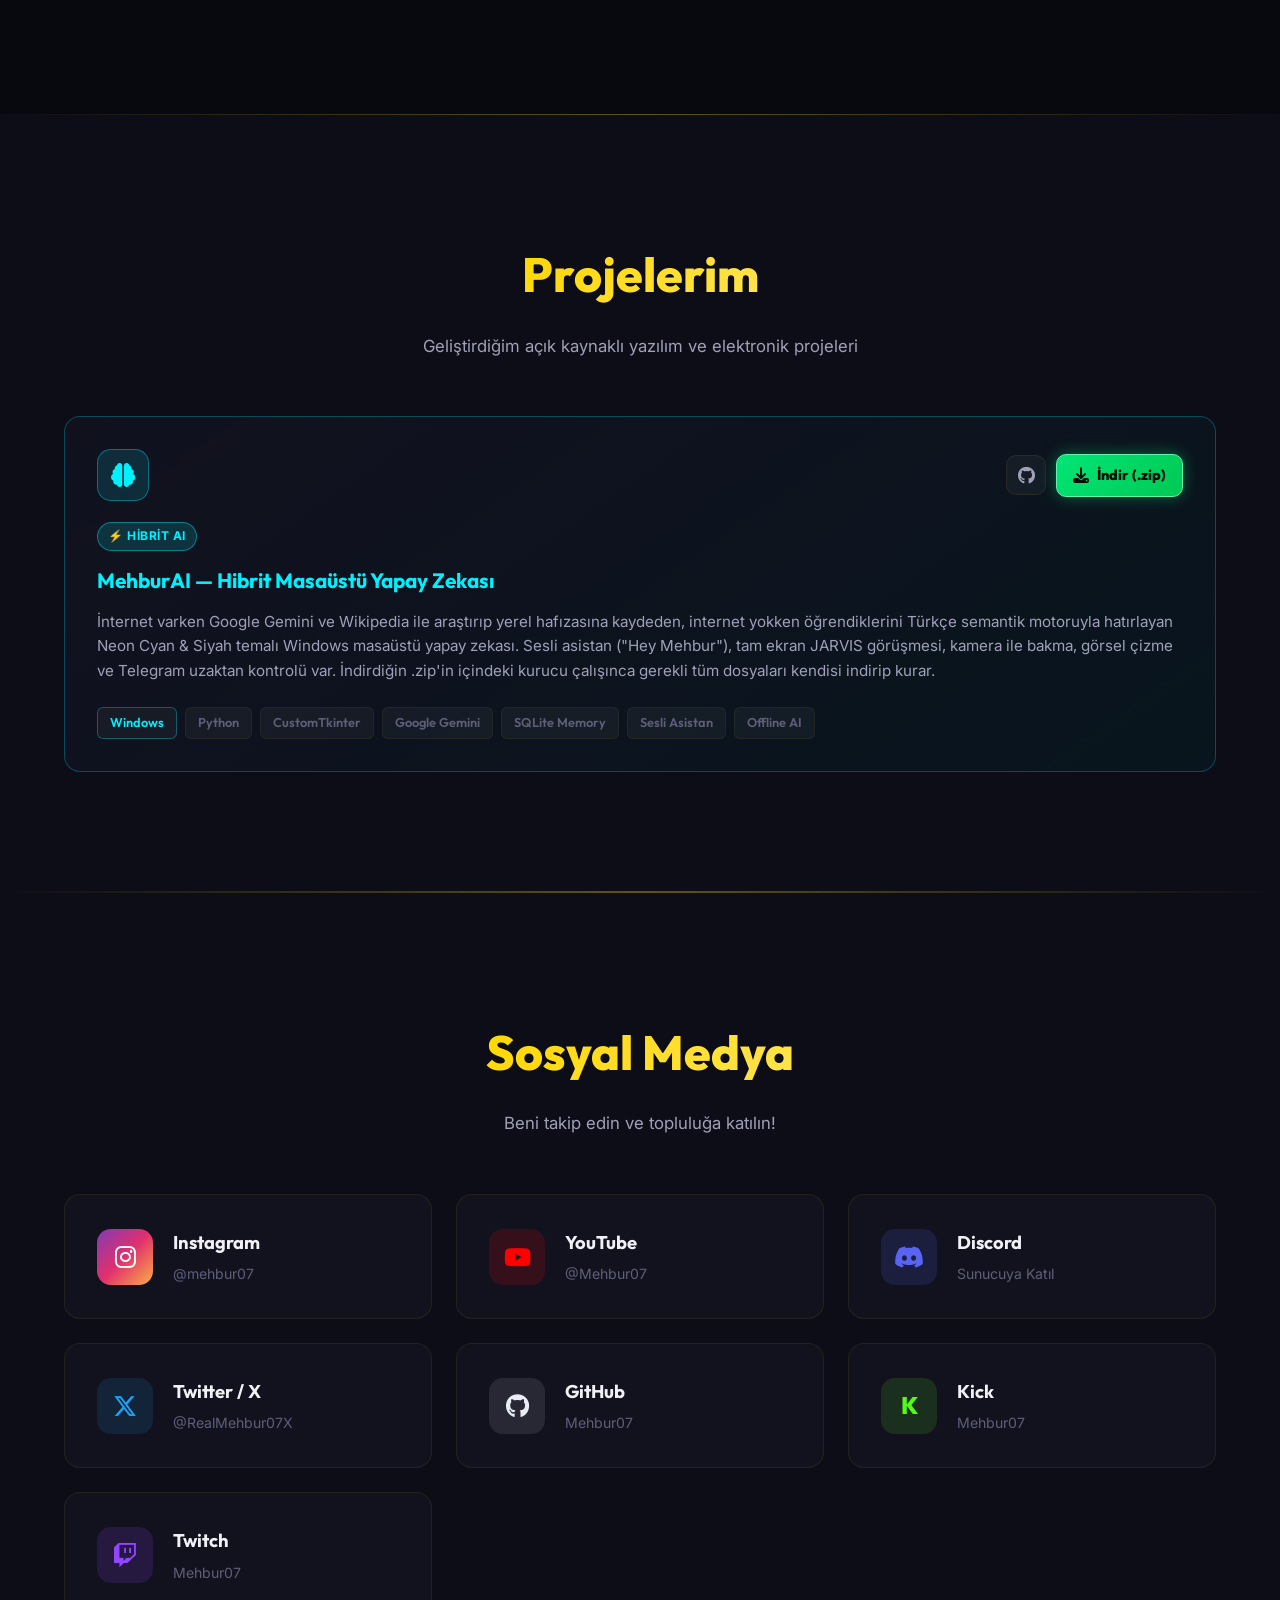
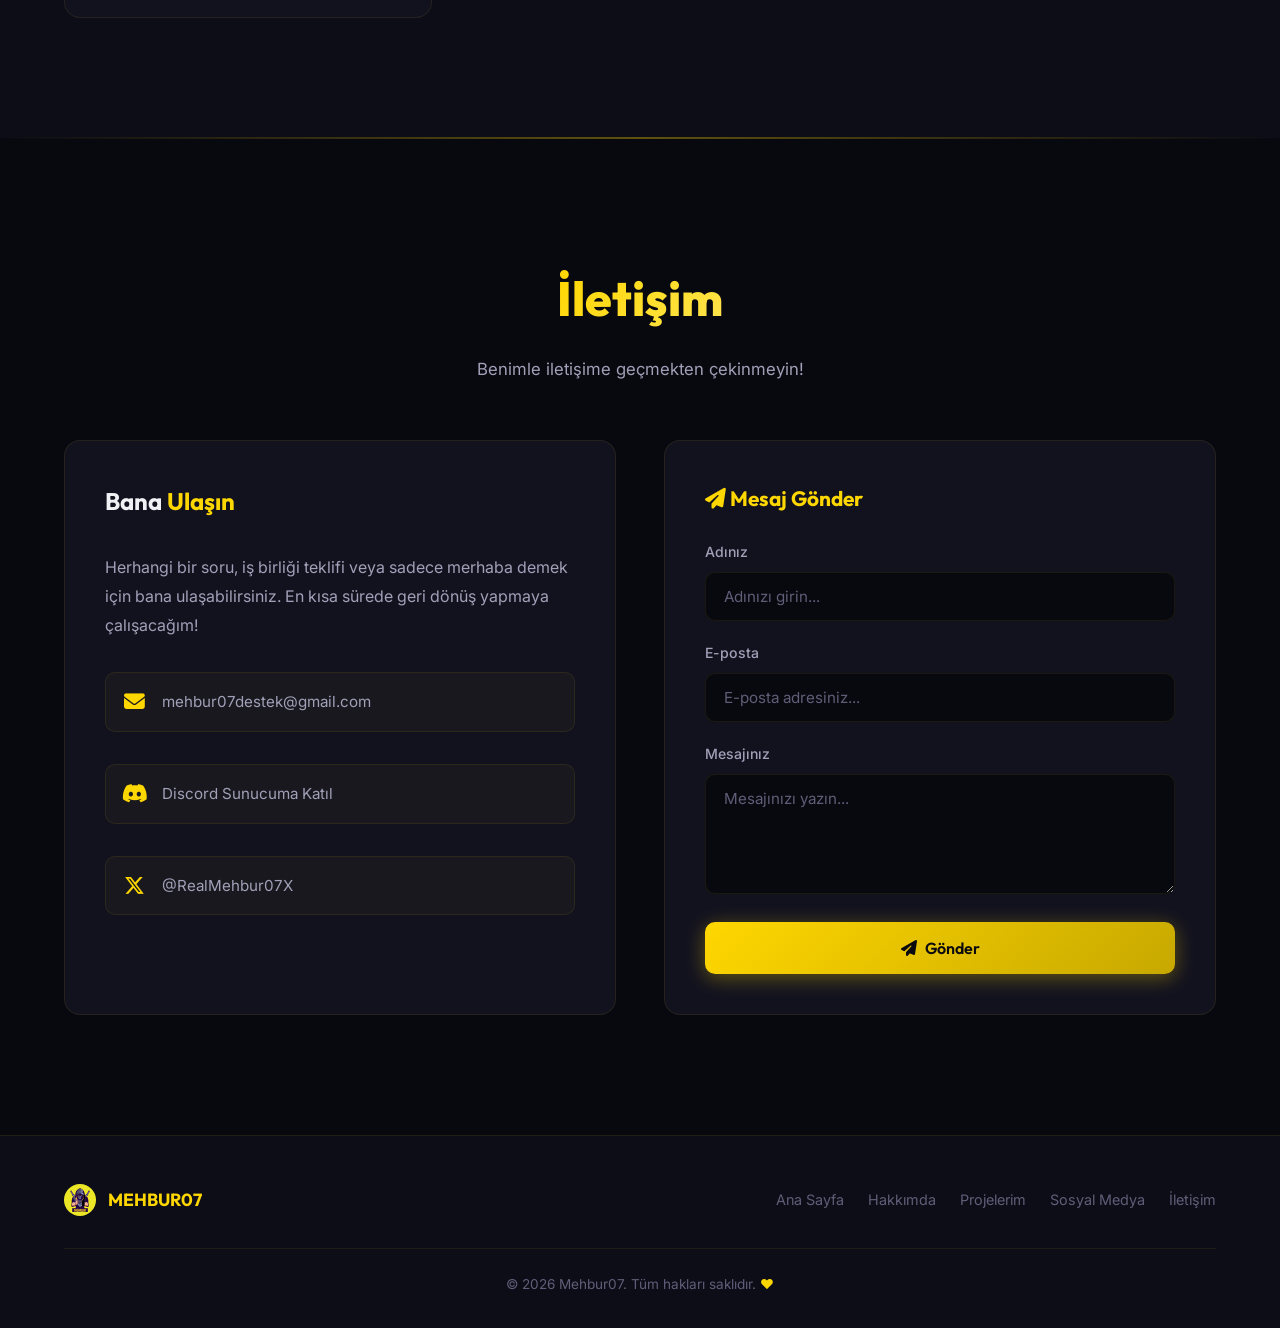
==== commit d23dcc00: "site: Projelerim bölümünden Mehbur07.com Web Sitesi kartı kaldırıldı Co-Authored-By: Claude Sonnet 5" ====
--- a/index.html
+++ b/index.html
@@ -172,38 +172,6 @@
         </div>
       </div>
 
-      <!-- Project 2: Mehbur07 Site -->
-      <div class="project-card reveal" style="--i: 1">
-        <div class="project-header">
-          <div class="project-icon">
-            <i class="fa-solid fa-globe"></i>
-          </div>
-          <div class="project-links">
-            <a href="https://github.com/Mehbur07/mehbur07-site" target="_blank" rel="noopener noreferrer"
-              title="GitHub Deposu" class="proj-link-btn">
-              <i class="fa-brands fa-github"></i>
-            </a>
-            <a href="https://mehbur07.github.io/mehbur07-site/" target="_blank" rel="noopener noreferrer"
-              title="Canlı Önizleme" class="proj-link-btn">
-              <i class="fa-solid fa-arrow-up-right-from-square"></i>
-            </a>
-          </div>
-        </div>
-        <div class="project-body">
-          <h3 class="project-title">Mehbur07.com Web Sitesi</h3>
-          <p class="project-desc">
-            Siyah ve neon sarı temalı, animasyonlu parçacık arka planı ve modern bileşenlere sahip kişisel portfolio
-            web sitesi.
-          </p>
-          <div class="project-tags">
-            <span class="tag">HTML5</span>
-            <span class="tag">CSS3</span>
-            <span class="tag">JavaScript</span>
-            <span class="tag">GitHub Pages</span>
-          </div>
-        </div>
-      </div>
-
     </div>
     </div>
   </section>
